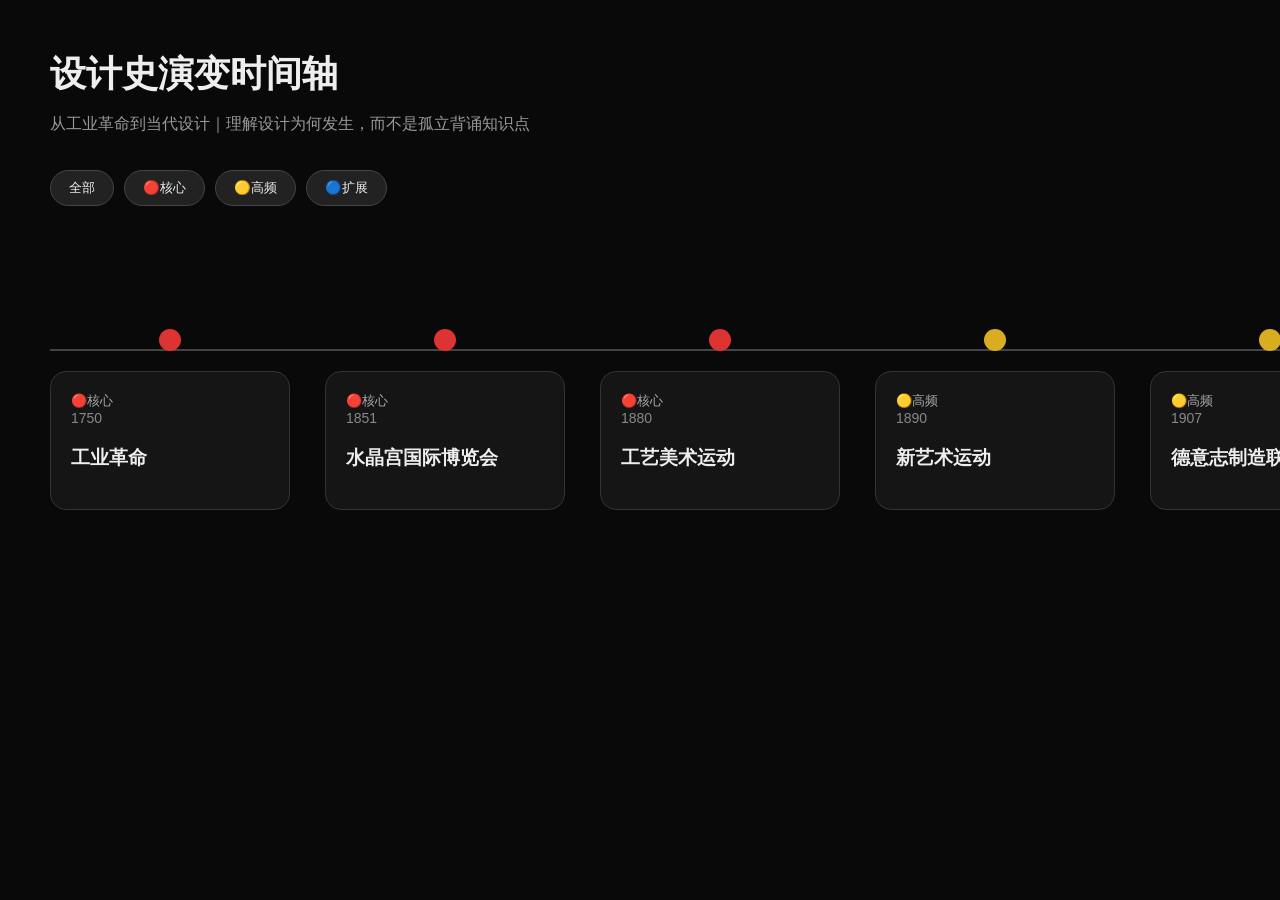
==== pages/design-history-timeline-app.html @ 2b5a3be9 "Upgrade design history timeline UI with expandable nodes and filtering" ====
<!DOCTYPE html>
<html lang="zh-CN">
<head>
<meta charset="UTF-8">
<meta name="viewport" content="width=device-width,initial-scale=1.0">
<title>Design History Timeline</title>
<style>
*{box-sizing:border-box}body{margin:0;background:#090909;color:#eee;font-family:Arial,"Microsoft YaHei",sans-serif}.wrap{padding:50px;overflow-x:auto}.title{font-size:36px;font-weight:700;margin-bottom:15px}.sub{color:#999;margin-bottom:35px}.filters button{background:#222;color:#eee;border:1px solid #444;padding:8px 18px;border-radius:20px;margin-right:10px;cursor:pointer}.line{display:flex;gap:35px;min-width:2200px;position:relative}.line:before{content:"";position:absolute;top:125px;left:0;right:0;height:2px;background:#444}.card{width:240px;position:relative}.dot{width:22px;height:22px;border-radius:50%;margin:105px auto 20px;background:#d33;position:relative;z-index:2}.yellow .dot{background:#d8ad20}.blue .dot{background:#2670d8}.box{background:#151515;border:1px solid #333;padding:20px;border-radius:16px;cursor:pointer;transition:.35s}.box:hover{transform:translateY(-10px);box-shadow:0 15px 40px #000}.tag{font-size:13px;color:#aaa}.detail{display:none;color:#bbb;line-height:1.8;margin-top:15px}.box.active .detail{display:block}.year{font-size:14px;color:#888}.hidden{display:none}
</style>
</head>
<body>
<div class="wrap">
<div class="title">设计史演变时间轴</div>
<div class="sub">从工业革命到当代设计｜理解设计为何发生，而不是孤立背诵知识点</div>
<div class="filters"><button onclick="filter('all')">全部</button><button onclick="filter('red')">🔴核心</button><button onclick="filter('yellow')">🟡高频</button><button onclick="filter('blue')">🔵扩展</button></div>
<br>
<div class="line">
<div class="card red"><div class="dot"></div><div class="box"><div class="tag">🔴核心</div><div class="year">1750</div><h3>工业革命</h3><div class="detail">机械化生产改变传统制造方式，现代设计产生的社会基础形成。</div></div></div>
<div class="card red"><div class="dot"></div><div class="box"><div class="tag">🔴核心</div><div class="year">1851</div><h3>水晶宫国际博览会</h3><div class="detail">工业技术展示与产品质量问题，引发设计改革思考。</div></div></div>
<div class="card red"><div class="dot"></div><div class="box"><div class="tag">🔴核心</div><div class="year">1880</div><h3>工艺美术运动</h3><div class="detail">拉斯金、莫里斯反对工业粗制滥造，强调艺术与生活结合。</div></div></div>
<div class="card yellow"><div class="dot"></div><div class="box"><div class="tag">🟡高频</div><div class="year">1890</div><h3>新艺术运动</h3><div class="detail">探索新时代形式语言，摆脱历史样式影响。</div></div></div>
<div class="card yellow"><div class="dot"></div><div class="box"><div class="tag">🟡高频</div><div class="year">1907</div><h3>德意志制造联盟</h3><div class="detail">推动艺术、工业和标准化结合，现代工业设计形成。</div></div></div>
<div class="card red"><div class="dot"></div><div class="box"><div class="tag">🔴核心</div><div class="year">1919</div><h3>包豪斯</h3><div class="detail">建立现代设计教育体系，提出艺术与技术统一。</div></div></div>
<div class="card yellow"><div class="dot"></div><div class="box"><div class="tag">🟡高频</div><div class="year">1950</div><h3>国际主义设计</h3><div class="detail">现代主义全球传播，功能主义成为重要原则。</div></div></div>
<div class="card blue"><div class="dot"></div><div class="box"><div class="tag">🔵扩展</div><div class="year">2000+</div><h3>数字与可持续设计</h3><div class="detail">设计对象扩展至体验、服务、系统和社会问题。</div></div></div>
</div></div>
<script>document.querySelectorAll('.box').forEach(e=>e.onclick=()=>e.classList.toggle('active'));function filter(type){document.querySelectorAll('.card').forEach(c=>{c.classList.toggle('hidden',type!='all'&&!c.classList.contains(type))})}</script>
</body>
</html>
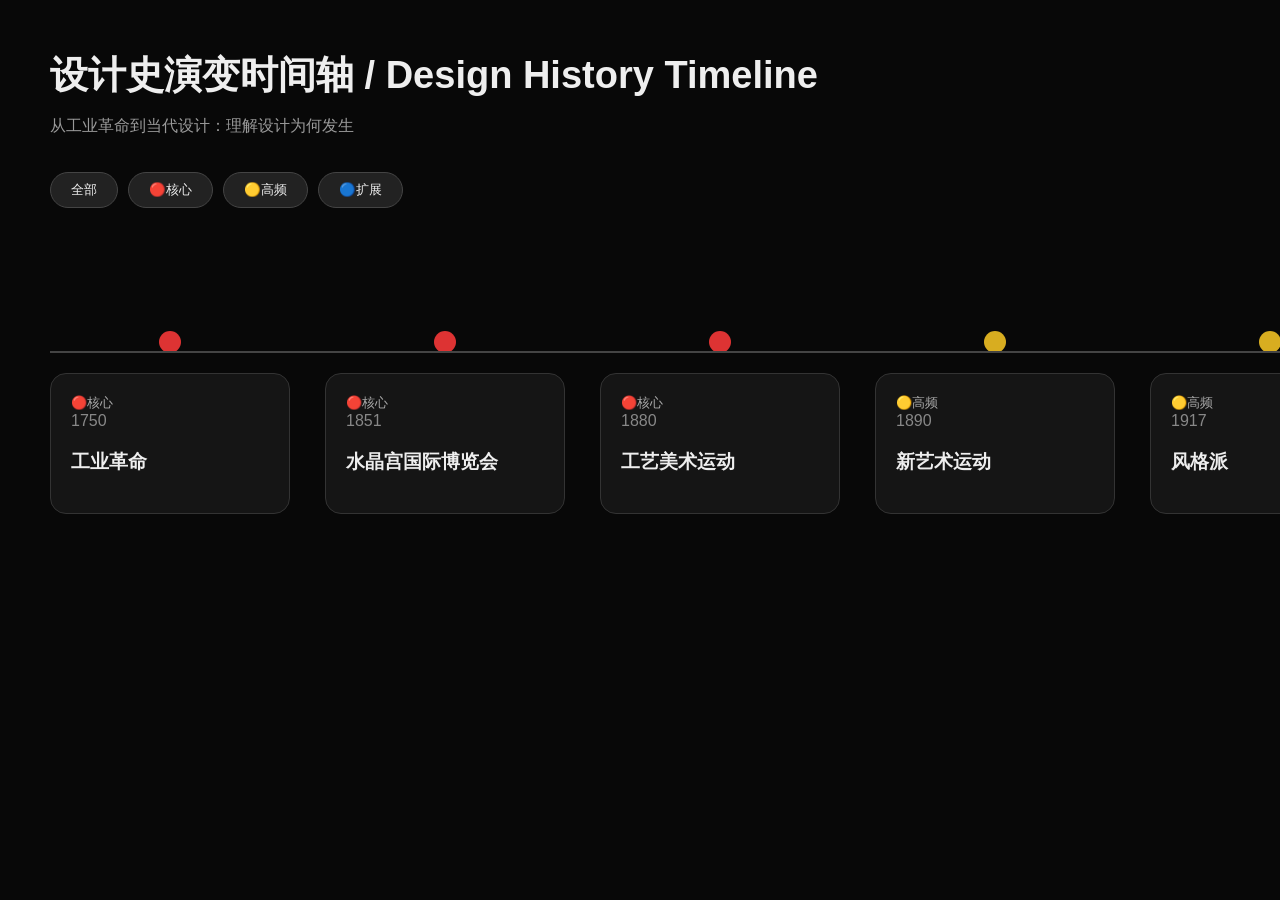
==== commit c52f79c6: "upgrade timeline page with expanded design history nodes" ====
--- a/pages/design-history-timeline-app.html
+++ b/pages/design-history-timeline-app.html
@@ -1,29 +1,24 @@
 <!DOCTYPE html>
 <html lang="zh-CN">
 <head>
-<meta charset="UTF-8">
-<meta name="viewport" content="width=device-width,initial-scale=1.0">
+<meta charset="UTF-8"><meta name="viewport" content="width=device-width,initial-scale=1.0">
 <title>Design History Timeline</title>
 <style>
-*{box-sizing:border-box}body{margin:0;background:#090909;color:#eee;font-family:Arial,"Microsoft YaHei",sans-serif}.wrap{padding:50px;overflow-x:auto}.title{font-size:36px;font-weight:700;margin-bottom:15px}.sub{color:#999;margin-bottom:35px}.filters button{background:#222;color:#eee;border:1px solid #444;padding:8px 18px;border-radius:20px;margin-right:10px;cursor:pointer}.line{display:flex;gap:35px;min-width:2200px;position:relative}.line:before{content:"";position:absolute;top:125px;left:0;right:0;height:2px;background:#444}.card{width:240px;position:relative}.dot{width:22px;height:22px;border-radius:50%;margin:105px auto 20px;background:#d33;position:relative;z-index:2}.yellow .dot{background:#d8ad20}.blue .dot{background:#2670d8}.box{background:#151515;border:1px solid #333;padding:20px;border-radius:16px;cursor:pointer;transition:.35s}.box:hover{transform:translateY(-10px);box-shadow:0 15px 40px #000}.tag{font-size:13px;color:#aaa}.detail{display:none;color:#bbb;line-height:1.8;margin-top:15px}.box.active .detail{display:block}.year{font-size:14px;color:#888}.hidden{display:none}
-</style>
-</head>
-<body>
-<div class="wrap">
-<div class="title">设计史演变时间轴</div>
-<div class="sub">从工业革命到当代设计｜理解设计为何发生，而不是孤立背诵知识点</div>
-<div class="filters"><button onclick="filter('all')">全部</button><button onclick="filter('red')">🔴核心</button><button onclick="filter('yellow')">🟡高频</button><button onclick="filter('blue')">🔵扩展</button></div>
-<br>
-<div class="line">
-<div class="card red"><div class="dot"></div><div class="box"><div class="tag">🔴核心</div><div class="year">1750</div><h3>工业革命</h3><div class="detail">机械化生产改变传统制造方式，现代设计产生的社会基础形成。</div></div></div>
-<div class="card red"><div class="dot"></div><div class="box"><div class="tag">🔴核心</div><div class="year">1851</div><h3>水晶宫国际博览会</h3><div class="detail">工业技术展示与产品质量问题，引发设计改革思考。</div></div></div>
-<div class="card red"><div class="dot"></div><div class="box"><div class="tag">🔴核心</div><div class="year">1880</div><h3>工艺美术运动</h3><div class="detail">拉斯金、莫里斯反对工业粗制滥造，强调艺术与生活结合。</div></div></div>
-<div class="card yellow"><div class="dot"></div><div class="box"><div class="tag">🟡高频</div><div class="year">1890</div><h3>新艺术运动</h3><div class="detail">探索新时代形式语言，摆脱历史样式影响。</div></div></div>
-<div class="card yellow"><div class="dot"></div><div class="box"><div class="tag">🟡高频</div><div class="year">1907</div><h3>德意志制造联盟</h3><div class="detail">推动艺术、工业和标准化结合，现代工业设计形成。</div></div></div>
+*{box-sizing:border-box}body{margin:0;background:#080808;color:#eee;font-family:Arial,"Microsoft YaHei",sans-serif}.wrap{padding:50px;overflow-x:auto}.title{font-size:38px;font-weight:700}.sub{color:#999;margin:15px 0 35px}.filters button{background:#222;color:#eee;border:1px solid #444;padding:8px 20px;border-radius:20px;cursor:pointer;margin-right:10px}.line{display:flex;gap:35px;min-width:4200px;position:relative}.line:before{content:"";position:absolute;top:125px;left:0;right:0;height:2px;background:#444}.card{width:240px}.dot{width:22px;height:22px;border-radius:50%;margin:105px auto 20px;background:#d33}.yellow .dot{background:#d8ad20}.blue .dot{background:#2670d8}.box{background:#151515;border:1px solid #333;padding:20px;border-radius:16px;cursor:pointer;transition:.3s}.box:hover{transform:translateY(-10px)}.detail{display:none;color:#bbb;line-height:1.7;margin-top:15px}.active .detail{display:block}.year{color:#888}.tag{font-size:13px;color:#aaa}.hidden{display:none}
+</style></head>
+<body><div class="wrap"><div class="title">设计史演变时间轴 / Design History Timeline</div><div class="sub">从工业革命到当代设计：理解设计为何发生</div><div class="filters"><button onclick="f('all')">全部</button><button onclick="f('red')">🔴核心</button><button onclick="f('yellow')">🟡高频</button><button onclick="f('blue')">🔵扩展</button></div><br><div class="line">
+<div class="card red"><div class="dot"></div><div class="box"><div class="tag">🔴核心</div><div class="year">1750</div><h3>工业革命</h3><div class="detail">机械化生产改变制造方式，成为现代设计产生的社会基础。</div></div></div>
+<div class="card red"><div class="dot"></div><div class="box"><div class="tag">🔴核心</div><div class="year">1851</div><h3>水晶宫国际博览会</h3><div class="detail">工业技术展示暴露产品美学问题，引发设计改革。</div></div></div>
+<div class="card red"><div class="dot"></div><div class="box"><div class="tag">🔴核心</div><div class="year">1880</div><h3>工艺美术运动</h3><div class="detail">拉斯金、莫里斯反思工业化，强调艺术与生活结合。</div></div></div>
+<div class="card yellow"><div class="dot"></div><div class="box"><div class="tag">🟡高频</div><div class="year">1890</div><h3>新艺术运动</h3><div class="detail">探索新的时代形式语言，反对历史样式模仿。</div></div></div>
+<div class="card yellow"><div class="dot"></div><div class="box"><div class="tag">🟡高频</div><div class="year">1917</div><h3>风格派</h3><div class="detail">追求几何抽象和理性秩序，影响现代视觉设计。</div></div></div>
+<div class="card yellow"><div class="dot"></div><div class="box"><div class="tag">🟡高频</div><div class="year">1917</div><h3>俄国构成主义</h3><div class="detail">强调结构、材料和社会功能，推动现代设计观念。</div></div></div>
+<div class="card yellow"><div class="dot"></div><div class="box"><div class="tag">🟡高频</div><div class="year">1907</div><h3>德意志制造联盟</h3><div class="detail">艺术进入工业体系，推动标准化生产。</div></div></div>
 <div class="card red"><div class="dot"></div><div class="box"><div class="tag">🔴核心</div><div class="year">1919</div><h3>包豪斯</h3><div class="detail">建立现代设计教育体系，提出艺术与技术统一。</div></div></div>
-<div class="card yellow"><div class="dot"></div><div class="box"><div class="tag">🟡高频</div><div class="year">1950</div><h3>国际主义设计</h3><div class="detail">现代主义全球传播，功能主义成为重要原则。</div></div></div>
-<div class="card blue"><div class="dot"></div><div class="box"><div class="tag">🔵扩展</div><div class="year">2000+</div><h3>数字与可持续设计</h3><div class="detail">设计对象扩展至体验、服务、系统和社会问题。</div></div></div>
-</div></div>
-<script>document.querySelectorAll('.box').forEach(e=>e.onclick=()=>e.classList.toggle('active'));function filter(type){document.querySelectorAll('.card').forEach(c=>{c.classList.toggle('hidden',type!='all'&&!c.classList.contains(type))})}</script>
-</body>
-</html>+<div class="card yellow"><div class="dot"></div><div class="box"><div class="tag">🟡高频</div><div class="year">1925</div><h3>装饰艺术运动</h3><div class="detail">融合工业文明与装饰美学，形成20世纪视觉风格。</div></div></div>
+<div class="card yellow"><div class="dot"></div><div class="box"><div class="tag">🟡高频</div><div class="year">1950</div><h3>国际主义设计</h3><div class="detail">现代主义全球传播，强调功能与理性。</div></div></div>
+<div class="card yellow"><div class="dot"></div><div class="box"><div class="tag">🟡高频</div><div class="year">1953</div><h3>乌尔姆设计学院</h3><div class="detail">强化科学方法和系统设计思想。</div></div></div>
+<div class="card blue"><div class="dot"></div><div class="box"><div class="tag">🔵扩展</div><div class="year">1960s</div><h3>波普设计</h3><div class="detail">大众文化和消费社会进入设计领域。</div></div></div>
+<div class="card blue"><div class="dot"></div><div class="box"><div class="tag">🔵扩展</div><div class="year">1980s</div><h3>后现代与解构主义</h3><div class="detail">反思现代主义单一原则，强调多元文化表达。</div></div></div>
+<div class="card blue"><div class="dot"></div><div class="box"><div class="tag">🔵扩展</div><div class="year">2000+</div><h3>数字与可持续设计</h3><div class="detail">设计从产品扩展至体验、服务和社会系统。</div></div></div>
+</div></div><script>document.querySelectorAll('.box').forEach(e=>e.onclick=()=>e.classList.toggle('active'));function f(t){document.querySelectorAll('.card').forEach(c=>c.classList.toggle('hidden',t!='all'&&!c.classList.contains(t)))}</script></body></html>
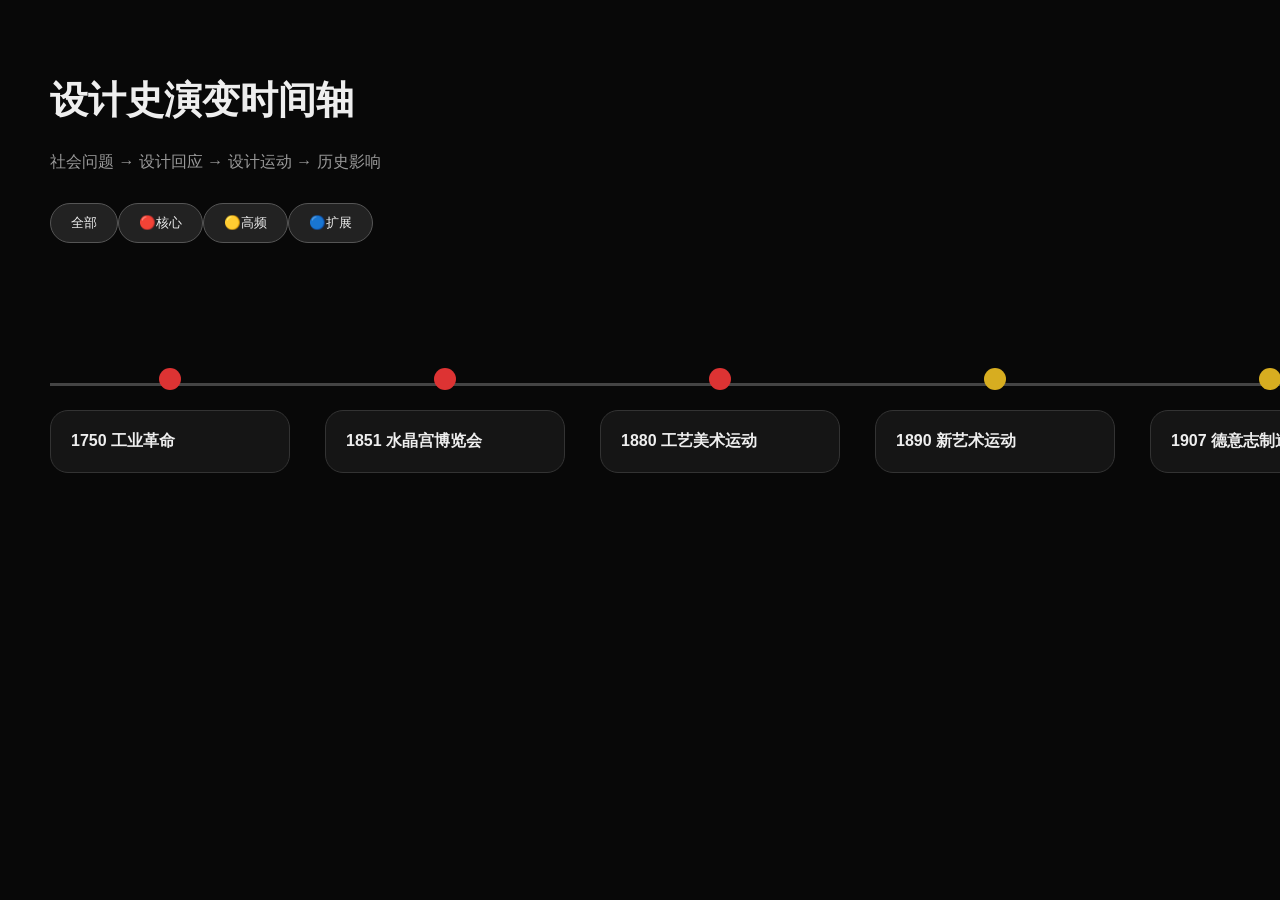
==== commit 27737cc5: "refine timeline app interaction and causal timeline layout" ====
--- a/pages/design-history-timeline-app.html
+++ b/pages/design-history-timeline-app.html
@@ -1,24 +1 @@
-<!DOCTYPE html>
-<html lang="zh-CN">
-<head>
-<meta charset="UTF-8"><meta name="viewport" content="width=device-width,initial-scale=1.0">
-<title>Design History Timeline</title>
-<style>
-*{box-sizing:border-box}body{margin:0;background:#080808;color:#eee;font-family:Arial,"Microsoft YaHei",sans-serif}.wrap{padding:50px;overflow-x:auto}.title{font-size:38px;font-weight:700}.sub{color:#999;margin:15px 0 35px}.filters button{background:#222;color:#eee;border:1px solid #444;padding:8px 20px;border-radius:20px;cursor:pointer;margin-right:10px}.line{display:flex;gap:35px;min-width:4200px;position:relative}.line:before{content:"";position:absolute;top:125px;left:0;right:0;height:2px;background:#444}.card{width:240px}.dot{width:22px;height:22px;border-radius:50%;margin:105px auto 20px;background:#d33}.yellow .dot{background:#d8ad20}.blue .dot{background:#2670d8}.box{background:#151515;border:1px solid #333;padding:20px;border-radius:16px;cursor:pointer;transition:.3s}.box:hover{transform:translateY(-10px)}.detail{display:none;color:#bbb;line-height:1.7;margin-top:15px}.active .detail{display:block}.year{color:#888}.tag{font-size:13px;color:#aaa}.hidden{display:none}
-</style></head>
-<body><div class="wrap"><div class="title">设计史演变时间轴 / Design History Timeline</div><div class="sub">从工业革命到当代设计：理解设计为何发生</div><div class="filters"><button onclick="f('all')">全部</button><button onclick="f('red')">🔴核心</button><button onclick="f('yellow')">🟡高频</button><button onclick="f('blue')">🔵扩展</button></div><br><div class="line">
-<div class="card red"><div class="dot"></div><div class="box"><div class="tag">🔴核心</div><div class="year">1750</div><h3>工业革命</h3><div class="detail">机械化生产改变制造方式，成为现代设计产生的社会基础。</div></div></div>
-<div class="card red"><div class="dot"></div><div class="box"><div class="tag">🔴核心</div><div class="year">1851</div><h3>水晶宫国际博览会</h3><div class="detail">工业技术展示暴露产品美学问题，引发设计改革。</div></div></div>
-<div class="card red"><div class="dot"></div><div class="box"><div class="tag">🔴核心</div><div class="year">1880</div><h3>工艺美术运动</h3><div class="detail">拉斯金、莫里斯反思工业化，强调艺术与生活结合。</div></div></div>
-<div class="card yellow"><div class="dot"></div><div class="box"><div class="tag">🟡高频</div><div class="year">1890</div><h3>新艺术运动</h3><div class="detail">探索新的时代形式语言，反对历史样式模仿。</div></div></div>
-<div class="card yellow"><div class="dot"></div><div class="box"><div class="tag">🟡高频</div><div class="year">1917</div><h3>风格派</h3><div class="detail">追求几何抽象和理性秩序，影响现代视觉设计。</div></div></div>
-<div class="card yellow"><div class="dot"></div><div class="box"><div class="tag">🟡高频</div><div class="year">1917</div><h3>俄国构成主义</h3><div class="detail">强调结构、材料和社会功能，推动现代设计观念。</div></div></div>
-<div class="card yellow"><div class="dot"></div><div class="box"><div class="tag">🟡高频</div><div class="year">1907</div><h3>德意志制造联盟</h3><div class="detail">艺术进入工业体系，推动标准化生产。</div></div></div>
-<div class="card red"><div class="dot"></div><div class="box"><div class="tag">🔴核心</div><div class="year">1919</div><h3>包豪斯</h3><div class="detail">建立现代设计教育体系，提出艺术与技术统一。</div></div></div>
-<div class="card yellow"><div class="dot"></div><div class="box"><div class="tag">🟡高频</div><div class="year">1925</div><h3>装饰艺术运动</h3><div class="detail">融合工业文明与装饰美学，形成20世纪视觉风格。</div></div></div>
-<div class="card yellow"><div class="dot"></div><div class="box"><div class="tag">🟡高频</div><div class="year">1950</div><h3>国际主义设计</h3><div class="detail">现代主义全球传播，强调功能与理性。</div></div></div>
-<div class="card yellow"><div class="dot"></div><div class="box"><div class="tag">🟡高频</div><div class="year">1953</div><h3>乌尔姆设计学院</h3><div class="detail">强化科学方法和系统设计思想。</div></div></div>
-<div class="card blue"><div class="dot"></div><div class="box"><div class="tag">🔵扩展</div><div class="year">1960s</div><h3>波普设计</h3><div class="detail">大众文化和消费社会进入设计领域。</div></div></div>
-<div class="card blue"><div class="dot"></div><div class="box"><div class="tag">🔵扩展</div><div class="year">1980s</div><h3>后现代与解构主义</h3><div class="detail">反思现代主义单一原则，强调多元文化表达。</div></div></div>
-<div class="card blue"><div class="dot"></div><div class="box"><div class="tag">🔵扩展</div><div class="year">2000+</div><h3>数字与可持续设计</h3><div class="detail">设计从产品扩展至体验、服务和社会系统。</div></div></div>
-</div></div><script>document.querySelectorAll('.box').forEach(e=>e.onclick=()=>e.classList.toggle('active'));function f(t){document.querySelectorAll('.card').forEach(c=>c.classList.toggle('hidden',t!='all'&&!c.classList.contains(t)))}</script></body></html>+<!DOCTYPE html><html lang="zh-CN"><head><meta charset="UTF-8"><meta name="viewport" content="width=device-width,initial-scale=1.0"><title>Design History Timeline</title><style>*{box-sizing:border-box}body{margin:0;background:#080808;color:#eee;font-family:Arial,"Microsoft YaHei"}.wrap{padding:50px;overflow-x:auto}.title{font-size:38px}.sub{color:#999;margin-bottom:30px}.filters button{background:#222;color:#eee;border:1px solid #555;padding:10px 20px;border-radius:30px;cursor:pointer}.line{display:flex;gap:35px;min-width:4000px;position:relative}.line:before{content:"";position:absolute;top:140px;left:0;right:0;height:3px;background:#444}.card{width:240px;position:relative}.dot{width:22px;height:22px;border-radius:50%;margin:125px auto 20px;background:#d33}.yellow .dot{background:#d7ad20}.blue .dot{background:#2670d8}.box{background:#151515;border:1px solid #333;border-radius:18px;padding:20px;cursor:pointer;transition:.3s}.box:hover{transform:translateY(-10px)}.detail{display:none;color:#bbb;line-height:1.8;margin-top:15px}.active .detail{display:block}.hidden{display:none}</style></head><body><div class="wrap"><h1 class="title">设计史演变时间轴</h1><div class="sub">社会问题 → 设计回应 → 设计运动 → 历史影响</div><div class="filters"><button onclick="filter('all')">全部</button><button onclick="filter('red')">🔴核心</button><button onclick="filter('yellow')">🟡高频</button><button onclick="filter('blue')">🔵扩展</button></div><div class="line"><div class="card red"><div class="dot"></div><div class="box"><b>1750 工业革命</b><div class="detail">机械化生产改变制造体系，现代设计产生背景形成。</div></div></div><div class="card red"><div class="dot"></div><div class="box"><b>1851 水晶宫博览会</b><div class="detail">工业技术展示暴露产品问题，引发设计改革。</div></div></div><div class="card red"><div class="dot"></div><div class="box"><b>1880 工艺美术运动</b><div class="detail">莫里斯、拉斯金反思工业化，强调艺术与生活结合。</div></div></div><div class="card yellow"><div class="dot"></div><div class="box"><b>1890 新艺术运动</b><div class="detail">探索新的时代形式语言。</div></div></div><div class="card yellow"><div class="dot"></div><div class="box"><b>1907 德意志制造联盟</b><div class="detail">艺术、工业、标准化结合。</div></div></div><div class="card red"><div class="dot"></div><div class="box"><b>1919 包豪斯</b><div class="detail">建立现代设计教育体系，艺术与技术统一。</div></div></div><div class="card yellow"><div class="dot"></div><div class="box"><b>1950 国际主义设计</b><div class="detail">现代主义全球传播。</div></div></div><div class="card blue"><div class="dot"></div><div class="box"><b>2000+ 数字与可持续设计</b><div class="detail">设计扩展至体验、服务和系统。</div></div></div></div></div><script>document.querySelectorAll('.box').forEach(e=>e.onclick=()=>e.classList.toggle('active'));function filter(t){document.querySelectorAll('.card').forEach(e=>e.classList.toggle('hidden',t!='all'&&!e.classList.contains(t)))}</script></body></html>
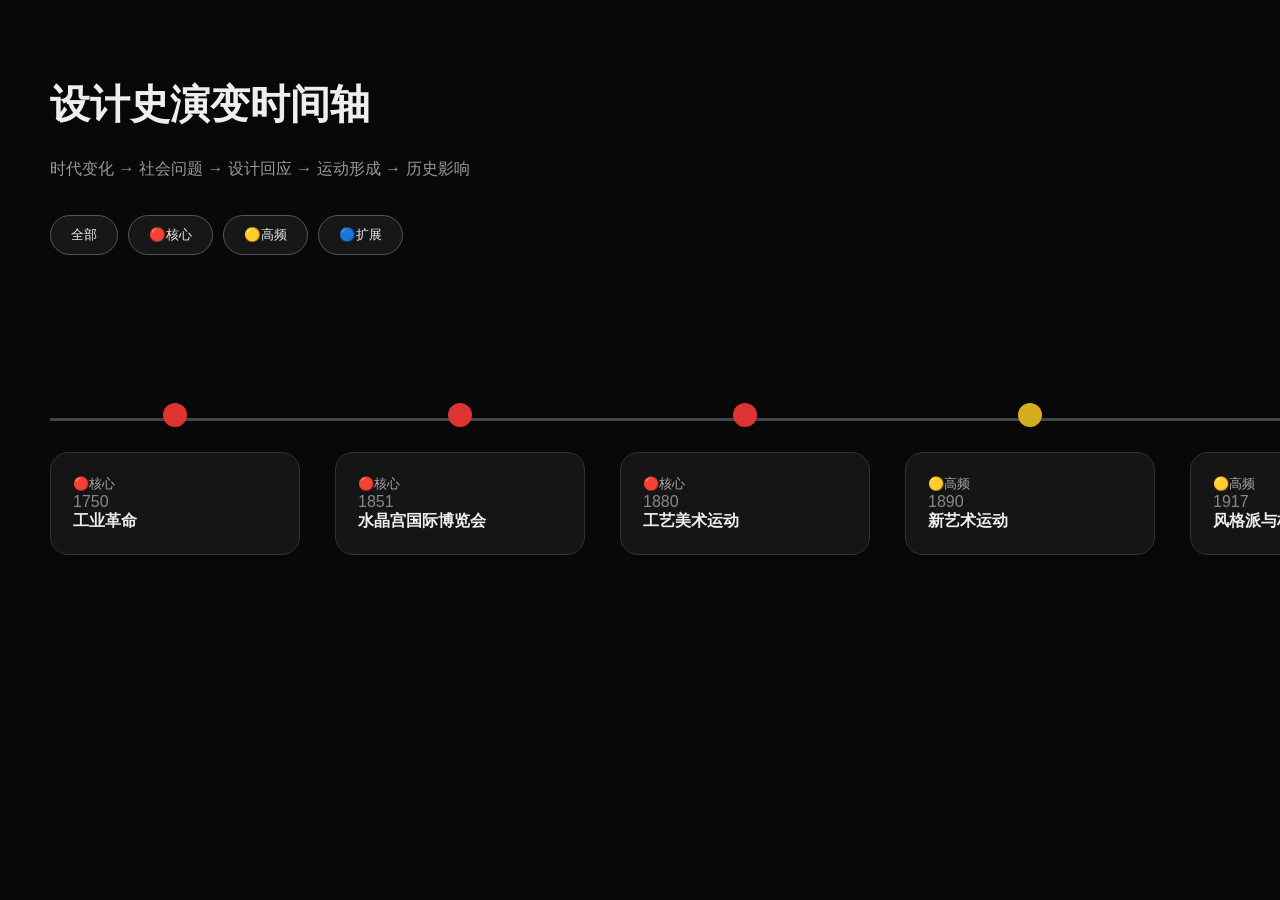
==== commit fdf95ee5: "expand timeline nodes and improve design history narrative" ====
--- a/pages/design-history-timeline-app.html
+++ b/pages/design-history-timeline-app.html
@@ -1 +1,23 @@
-<!DOCTYPE html><html lang="zh-CN"><head><meta charset="UTF-8"><meta name="viewport" content="width=device-width,initial-scale=1.0"><title>Design History Timeline</title><style>*{box-sizing:border-box}body{margin:0;background:#080808;color:#eee;font-family:Arial,"Microsoft YaHei"}.wrap{padding:50px;overflow-x:auto}.title{font-size:38px}.sub{color:#999;margin-bottom:30px}.filters button{background:#222;color:#eee;border:1px solid #555;padding:10px 20px;border-radius:30px;cursor:pointer}.line{display:flex;gap:35px;min-width:4000px;position:relative}.line:before{content:"";position:absolute;top:140px;left:0;right:0;height:3px;background:#444}.card{width:240px;position:relative}.dot{width:22px;height:22px;border-radius:50%;margin:125px auto 20px;background:#d33}.yellow .dot{background:#d7ad20}.blue .dot{background:#2670d8}.box{background:#151515;border:1px solid #333;border-radius:18px;padding:20px;cursor:pointer;transition:.3s}.box:hover{transform:translateY(-10px)}.detail{display:none;color:#bbb;line-height:1.8;margin-top:15px}.active .detail{display:block}.hidden{display:none}</style></head><body><div class="wrap"><h1 class="title">设计史演变时间轴</h1><div class="sub">社会问题 → 设计回应 → 设计运动 → 历史影响</div><div class="filters"><button onclick="filter('all')">全部</button><button onclick="filter('red')">🔴核心</button><button onclick="filter('yellow')">🟡高频</button><button onclick="filter('blue')">🔵扩展</button></div><div class="line"><div class="card red"><div class="dot"></div><div class="box"><b>1750 工业革命</b><div class="detail">机械化生产改变制造体系，现代设计产生背景形成。</div></div></div><div class="card red"><div class="dot"></div><div class="box"><b>1851 水晶宫博览会</b><div class="detail">工业技术展示暴露产品问题，引发设计改革。</div></div></div><div class="card red"><div class="dot"></div><div class="box"><b>1880 工艺美术运动</b><div class="detail">莫里斯、拉斯金反思工业化，强调艺术与生活结合。</div></div></div><div class="card yellow"><div class="dot"></div><div class="box"><b>1890 新艺术运动</b><div class="detail">探索新的时代形式语言。</div></div></div><div class="card yellow"><div class="dot"></div><div class="box"><b>1907 德意志制造联盟</b><div class="detail">艺术、工业、标准化结合。</div></div></div><div class="card red"><div class="dot"></div><div class="box"><b>1919 包豪斯</b><div class="detail">建立现代设计教育体系，艺术与技术统一。</div></div></div><div class="card yellow"><div class="dot"></div><div class="box"><b>1950 国际主义设计</b><div class="detail">现代主义全球传播。</div></div></div><div class="card blue"><div class="dot"></div><div class="box"><b>2000+ 数字与可持续设计</b><div class="detail">设计扩展至体验、服务和系统。</div></div></div></div></div><script>document.querySelectorAll('.box').forEach(e=>e.onclick=()=>e.classList.toggle('active'));function filter(t){document.querySelectorAll('.card').forEach(e=>e.classList.toggle('hidden',t!='all'&&!e.classList.contains(t)))}</script></body></html>+<!DOCTYPE html>
+<html lang="zh-CN">
+<head>
+<meta charset="UTF-8"><meta name="viewport" content="width=device-width,initial-scale=1.0">
+<title>Design History Timeline</title>
+<style>
+*{box-sizing:border-box}body{margin:0;background:#080808;color:#eee;font-family:Arial,"Microsoft YaHei"}.wrap{padding:50px;overflow-x:auto}.title{font-size:40px;font-weight:700}.sub{color:#999;margin:15px 0 35px}.filters button{background:#171717;color:#eee;border:1px solid #555;padding:10px 20px;border-radius:30px;margin-right:10px;cursor:pointer}.line{display:flex;gap:35px;min-width:5200px;position:relative}.line:before{content:"";position:absolute;top:145px;left:0;right:0;height:3px;background:#444}.card{width:250px;position:relative}.dot{width:24px;height:24px;border-radius:50%;margin:130px auto 25px;background:#d33;position:relative;z-index:2}.yellow .dot{background:#d7ad20}.blue .dot{background:#2670d8}.box{background:#151515;border:1px solid #333;border-radius:18px;padding:22px;cursor:pointer;transition:.35s}.box:hover{transform:translateY(-12px);border-color:#aaa}.detail{display:none;color:#bbb;line-height:1.8;margin-top:15px}.active .detail{display:block}.hidden{display:none}.tag{color:#aaa;font-size:13px}.year{color:#888}
+</style></head>
+<body><div class="wrap"><h1 class="title">设计史演变时间轴</h1><div class="sub">时代变化 → 社会问题 → 设计回应 → 运动形成 → 历史影响</div>
+<div class="filters"><button onclick="filter('all')">全部</button><button onclick="filter('red')">🔴核心</button><button onclick="filter('yellow')">🟡高频</button><button onclick="filter('blue')">🔵扩展</button></div><br><div class="line">
+<div class="card red"><div class="dot"></div><div class="box"><div class="tag">🔴核心</div><div class="year">1750</div><b>工业革命</b><div class="detail">机械化生产改变制造体系，为现代设计产生提供社会基础。</div></div></div>
+<div class="card red"><div class="dot"></div><div class="box"><div class="tag">🔴核心</div><div class="year">1851</div><b>水晶宫国际博览会</b><div class="detail">工业技术展示暴露产品质量与审美问题，引发设计改革。</div></div></div>
+<div class="card red"><div class="dot"></div><div class="box"><div class="tag">🔴核心</div><div class="year">1880</div><b>工艺美术运动</b><div class="detail">拉斯金、莫里斯反思工业化，强调艺术与生活结合。</div></div></div>
+<div class="card yellow"><div class="dot"></div><div class="box"><div class="tag">🟡高频</div><div class="year">1890</div><b>新艺术运动</b><div class="detail">探索新的时代形式语言，反对历史样式束缚。</div></div></div>
+<div class="card yellow"><div class="dot"></div><div class="box"><div class="tag">🟡高频</div><div class="year">1917</div><b>风格派与构成主义</b><div class="detail">抽象形式与社会功能结合，推动现代视觉语言形成。</div></div></div>
+<div class="card yellow"><div class="dot"></div><div class="box"><div class="tag">🟡高频</div><div class="year">1907</div><b>德意志制造联盟</b><div class="detail">艺术进入工业体系，推动标准化与现代工业设计。</div></div></div>
+<div class="card red"><div class="dot"></div><div class="box"><div class="tag">🔴核心</div><div class="year">1919</div><b>包豪斯</b><div class="detail">建立现代设计教育体系，提出艺术与技术统一。</div></div></div>
+<div class="card yellow"><div class="dot"></div><div class="box"><div class="tag">🟡高频</div><div class="year">1925</div><b>装饰艺术运动</b><div class="detail">工业文明与装饰美学结合，形成20世纪视觉风格。</div></div></div>
+<div class="card yellow"><div class="dot"></div><div class="box"><div class="tag">🟡高频</div><div class="year">1953</div><b>乌尔姆设计学院</b><div class="detail">设计进一步科学化，强调系统设计与理性方法。</div></div></div>
+<div class="card blue"><div class="dot"></div><div class="box"><div class="tag">🔵扩展</div><div class="year">1960s</div><b>波普设计</b><div class="detail">大众文化进入设计领域，回应消费社会。</div></div></div>
+<div class="card blue"><div class="dot"></div><div class="box"><div class="tag">🔵扩展</div><div class="year">1980+</div><b>后现代与解构主义</b><div class="detail">反思单一现代主义，推动设计多元化发展。</div></div></div>
+<div class="card blue"><div class="dot"></div><div class="box"><div class="tag">🔵扩展</div><div class="year">2000+</div><b>数字与可持续设计</b><div class="detail">设计对象扩展到体验、服务、系统和社会问题。</div></div></div>
+</div></div><script>document.querySelectorAll('.box').forEach(e=>e.onclick=()=>e.classList.toggle('active'));function filter(t){document.querySelectorAll('.card').forEach(e=>e.classList.toggle('hidden',t!='all'&&!e.classList.contains(t)))}</script></body></html>
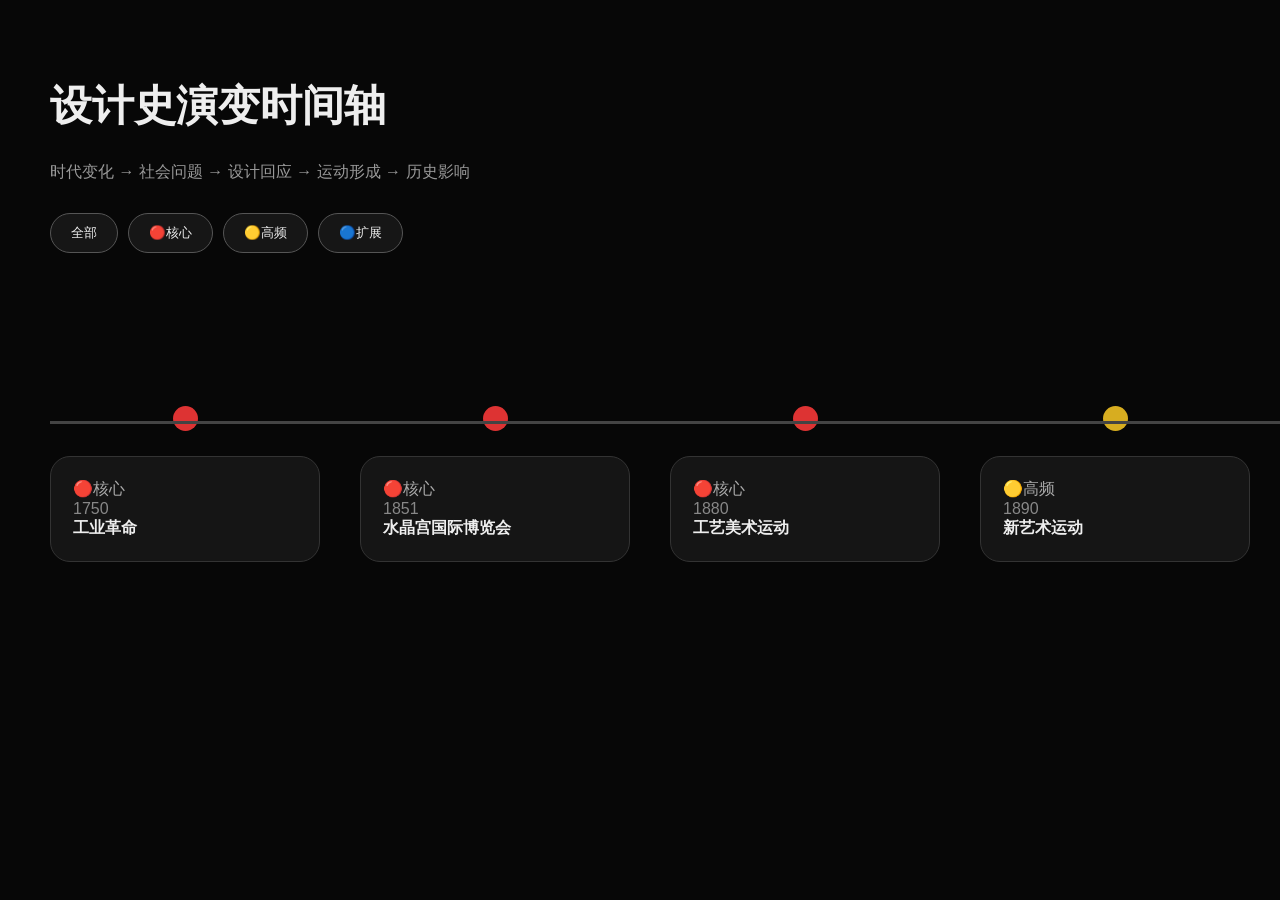
==== commit eaa2ee54: "Integrate timeline detail panel interaction" ====
--- a/pages/design-history-timeline-app.html
+++ b/pages/design-history-timeline-app.html
@@ -4,20 +4,30 @@
 <meta charset="UTF-8"><meta name="viewport" content="width=device-width,initial-scale=1.0">
 <title>Design History Timeline</title>
 <style>
-*{box-sizing:border-box}body{margin:0;background:#080808;color:#eee;font-family:Arial,"Microsoft YaHei"}.wrap{padding:50px;overflow-x:auto}.title{font-size:40px;font-weight:700}.sub{color:#999;margin:15px 0 35px}.filters button{background:#171717;color:#eee;border:1px solid #555;padding:10px 20px;border-radius:30px;margin-right:10px;cursor:pointer}.line{display:flex;gap:35px;min-width:5200px;position:relative}.line:before{content:"";position:absolute;top:145px;left:0;right:0;height:3px;background:#444}.card{width:250px;position:relative}.dot{width:24px;height:24px;border-radius:50%;margin:130px auto 25px;background:#d33;position:relative;z-index:2}.yellow .dot{background:#d7ad20}.blue .dot{background:#2670d8}.box{background:#151515;border:1px solid #333;border-radius:18px;padding:22px;cursor:pointer;transition:.35s}.box:hover{transform:translateY(-12px);border-color:#aaa}.detail{display:none;color:#bbb;line-height:1.8;margin-top:15px}.active .detail{display:block}.hidden{display:none}.tag{color:#aaa;font-size:13px}.year{color:#888}
+*{box-sizing:border-box}body{margin:0;background:#070707;color:#eee;font-family:Arial,"Microsoft YaHei"}.wrap{padding:50px;overflow-x:auto}.title{font-size:42px}.sub{color:#999;margin-bottom:30px}.filters button{background:#161616;color:#eee;border:1px solid #555;padding:10px 20px;border-radius:30px;margin-right:10px;cursor:pointer}.line{display:flex;gap:40px;min-width:6000px;position:relative}.line:before{content:"";position:absolute;top:150px;left:0;right:0;height:3px;background:#444}.card{width:270px}.dot{width:25px;height:25px;border-radius:50%;background:#d33;margin:135px auto 25px}.yellow .dot{background:#d7ad20}.blue .dot{background:#2670d8}.box{background:#151515;border:1px solid #333;border-radius:20px;padding:22px;cursor:pointer;transition:.3s}.box:hover{transform:translateY(-10px)}.detail{display:none;color:#bbb;line-height:1.8;margin-top:15px}.active .detail{display:block}.hidden{display:none}.panel{position:fixed;right:0;top:0;width:420px;height:100%;background:#111;border-left:1px solid #333;padding:35px;transform:translateX(100%);transition:.4s;overflow:auto}.panel.show{transform:translateX(0)}.close{cursor:pointer;color:#aaa}.tag{color:#aaa}.year{color:#888}
 </style></head>
-<body><div class="wrap"><h1 class="title">设计史演变时间轴</h1><div class="sub">时代变化 → 社会问题 → 设计回应 → 运动形成 → 历史影响</div>
-<div class="filters"><button onclick="filter('all')">全部</button><button onclick="filter('red')">🔴核心</button><button onclick="filter('yellow')">🟡高频</button><button onclick="filter('blue')">🔵扩展</button></div><br><div class="line">
-<div class="card red"><div class="dot"></div><div class="box"><div class="tag">🔴核心</div><div class="year">1750</div><b>工业革命</b><div class="detail">机械化生产改变制造体系，为现代设计产生提供社会基础。</div></div></div>
-<div class="card red"><div class="dot"></div><div class="box"><div class="tag">🔴核心</div><div class="year">1851</div><b>水晶宫国际博览会</b><div class="detail">工业技术展示暴露产品质量与审美问题，引发设计改革。</div></div></div>
-<div class="card red"><div class="dot"></div><div class="box"><div class="tag">🔴核心</div><div class="year">1880</div><b>工艺美术运动</b><div class="detail">拉斯金、莫里斯反思工业化，强调艺术与生活结合。</div></div></div>
-<div class="card yellow"><div class="dot"></div><div class="box"><div class="tag">🟡高频</div><div class="year">1890</div><b>新艺术运动</b><div class="detail">探索新的时代形式语言，反对历史样式束缚。</div></div></div>
-<div class="card yellow"><div class="dot"></div><div class="box"><div class="tag">🟡高频</div><div class="year">1917</div><b>风格派与构成主义</b><div class="detail">抽象形式与社会功能结合，推动现代视觉语言形成。</div></div></div>
-<div class="card yellow"><div class="dot"></div><div class="box"><div class="tag">🟡高频</div><div class="year">1907</div><b>德意志制造联盟</b><div class="detail">艺术进入工业体系，推动标准化与现代工业设计。</div></div></div>
-<div class="card red"><div class="dot"></div><div class="box"><div class="tag">🔴核心</div><div class="year">1919</div><b>包豪斯</b><div class="detail">建立现代设计教育体系，提出艺术与技术统一。</div></div></div>
-<div class="card yellow"><div class="dot"></div><div class="box"><div class="tag">🟡高频</div><div class="year">1925</div><b>装饰艺术运动</b><div class="detail">工业文明与装饰美学结合，形成20世纪视觉风格。</div></div></div>
-<div class="card yellow"><div class="dot"></div><div class="box"><div class="tag">🟡高频</div><div class="year">1953</div><b>乌尔姆设计学院</b><div class="detail">设计进一步科学化，强调系统设计与理性方法。</div></div></div>
-<div class="card blue"><div class="dot"></div><div class="box"><div class="tag">🔵扩展</div><div class="year">1960s</div><b>波普设计</b><div class="detail">大众文化进入设计领域，回应消费社会。</div></div></div>
-<div class="card blue"><div class="dot"></div><div class="box"><div class="tag">🔵扩展</div><div class="year">1980+</div><b>后现代与解构主义</b><div class="detail">反思单一现代主义，推动设计多元化发展。</div></div></div>
-<div class="card blue"><div class="dot"></div><div class="box"><div class="tag">🔵扩展</div><div class="year">2000+</div><b>数字与可持续设计</b><div class="detail">设计对象扩展到体验、服务、系统和社会问题。</div></div></div>
-</div></div><script>document.querySelectorAll('.box').forEach(e=>e.onclick=()=>e.classList.toggle('active'));function filter(t){document.querySelectorAll('.card').forEach(e=>e.classList.toggle('hidden',t!='all'&&!e.classList.contains(t)))}</script></body></html>+<body>
+<div class="wrap"><h1 class="title">设计史演变时间轴</h1><div class="sub">时代变化 → 社会问题 → 设计回应 → 运动形成 → 历史影响</div>
+<div class="filters"><button onclick="filter('all')">全部</button><button onclick="filter('red')">🔴核心</button><button onclick="filter('yellow')">🟡高频</button><button onclick="filter('blue')">🔵扩展</button></div><br>
+<div class="line" id="timeline">
+</div></div>
+<div class="panel" id="panel"><div class="close" onclick="closePanel()">关闭 ×</div><h2 id="ptitle"></h2><div id="pcontent"></div></div>
+<script>
+const data=[
+['red','1750','工业革命','机械化生产改变制造体系，为现代设计产生提供社会基础。'],
+['red','1851','水晶宫国际博览会','工业技术展示暴露产品质量与审美问题，引发设计改革。'],
+['red','1880','工艺美术运动','拉斯金、莫里斯反思工业化，强调艺术与生活结合。'],
+['yellow','1890','新艺术运动','探索新的时代形式语言，反对历史样式束缚。'],
+['yellow','1907','德意志制造联盟','艺术进入工业体系，推动标准化与现代工业设计。'],
+['yellow','1917','风格派与构成主义','抽象形式与社会功能结合，推动现代视觉语言形成。'],
+['red','1919','包豪斯','建立现代设计教育体系，提出艺术与技术统一。'],
+['yellow','1925','装饰艺术运动','工业文明与装饰美学结合。'],
+['yellow','1953','乌尔姆设计学院','设计进一步科学化，强调系统设计。'],
+['blue','1960s','波普设计','大众文化进入设计领域，回应消费社会。'],
+['blue','1980+','后现代与解构主义','反思单一现代主义，推动设计多元化。'],
+['blue','2000+','数字与可持续设计','设计对象扩展到体验、服务和系统。']];
+const t=document.getElementById('timeline');data.forEach(x=>{let c=document.createElement('div');c.className='card '+x[0];c.innerHTML=`<div class="dot"></div><div class="box"><div class="tag">${x[0]=='red'?'🔴核心':x[0]=='yellow'?'🟡高频':'🔵扩展'}</div><div class="year">${x[1]}</div><b>${x[2]}</b><div class="detail">${x[3]}</div></div>`;c.querySelector('.box').onclick=()=>openPanel(x);t.appendChild(c)});
+function openPanel(x){document.getElementById('ptitle').innerHTML=x[1]+' '+x[2];document.getElementById('pcontent').innerHTML='<h3>出现原因</h3><p>'+x[3]+'</p><h3>历史影响</h3><p>推动设计思想与实践的发展，形成后续设计体系。</p>';document.getElementById('panel').classList.add('show')}
+function closePanel(){document.getElementById('panel').classList.remove('show')}
+function filter(t){document.querySelectorAll('.card').forEach(e=>e.classList.toggle('hidden',t!='all'&&!e.classList.contains(t)))}
+</script></body></html>
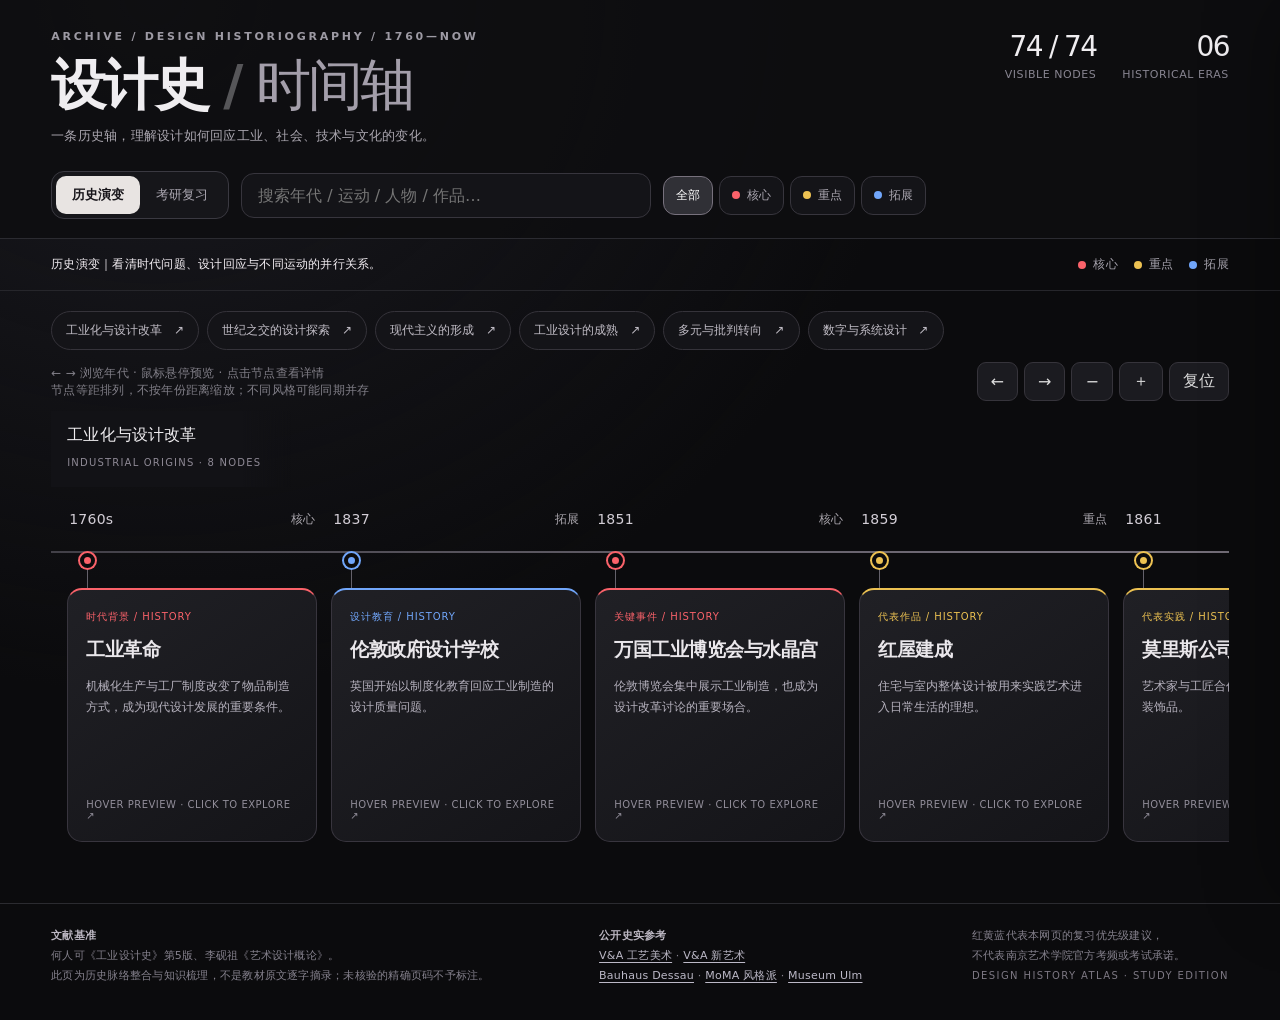
==== commit e7a83532: "feat: ship interactive 70-node design history atlas with chronology, hover previews, dual study mode" ====
--- a/pages/design-history-timeline-app.html
+++ b/pages/design-history-timeline-app.html
@@ -1,33 +1,99 @@
-<!DOCTYPE html>
-<html lang="zh-CN">
-<head>
-<meta charset="UTF-8"><meta name="viewport" content="width=device-width,initial-scale=1.0">
-<title>Design History Timeline</title>
-<style>
-*{box-sizing:border-box}body{margin:0;background:#070707;color:#eee;font-family:Arial,"Microsoft YaHei"}.wrap{padding:50px;overflow-x:auto}.title{font-size:42px}.sub{color:#999;margin-bottom:30px}.filters button{background:#161616;color:#eee;border:1px solid #555;padding:10px 20px;border-radius:30px;margin-right:10px;cursor:pointer}.line{display:flex;gap:40px;min-width:6000px;position:relative}.line:before{content:"";position:absolute;top:150px;left:0;right:0;height:3px;background:#444}.card{width:270px}.dot{width:25px;height:25px;border-radius:50%;background:#d33;margin:135px auto 25px}.yellow .dot{background:#d7ad20}.blue .dot{background:#2670d8}.box{background:#151515;border:1px solid #333;border-radius:20px;padding:22px;cursor:pointer;transition:.3s}.box:hover{transform:translateY(-10px)}.detail{display:none;color:#bbb;line-height:1.8;margin-top:15px}.active .detail{display:block}.hidden{display:none}.panel{position:fixed;right:0;top:0;width:420px;height:100%;background:#111;border-left:1px solid #333;padding:35px;transform:translateX(100%);transition:.4s;overflow:auto}.panel.show{transform:translateX(0)}.close{cursor:pointer;color:#aaa}.tag{color:#aaa}.year{color:#888}
-</style></head>
-<body>
-<div class="wrap"><h1 class="title">设计史演变时间轴</h1><div class="sub">时代变化 → 社会问题 → 设计回应 → 运动形成 → 历史影响</div>
-<div class="filters"><button onclick="filter('all')">全部</button><button onclick="filter('red')">🔴核心</button><button onclick="filter('yellow')">🟡高频</button><button onclick="filter('blue')">🔵扩展</button></div><br>
-<div class="line" id="timeline">
-</div></div>
-<div class="panel" id="panel"><div class="close" onclick="closePanel()">关闭 ×</div><h2 id="ptitle"></h2><div id="pcontent"></div></div>
-<script>
-const data=[
-['red','1750','工业革命','机械化生产改变制造体系，为现代设计产生提供社会基础。'],
-['red','1851','水晶宫国际博览会','工业技术展示暴露产品质量与审美问题，引发设计改革。'],
-['red','1880','工艺美术运动','拉斯金、莫里斯反思工业化，强调艺术与生活结合。'],
-['yellow','1890','新艺术运动','探索新的时代形式语言，反对历史样式束缚。'],
-['yellow','1907','德意志制造联盟','艺术进入工业体系，推动标准化与现代工业设计。'],
-['yellow','1917','风格派与构成主义','抽象形式与社会功能结合，推动现代视觉语言形成。'],
-['red','1919','包豪斯','建立现代设计教育体系，提出艺术与技术统一。'],
-['yellow','1925','装饰艺术运动','工业文明与装饰美学结合。'],
-['yellow','1953','乌尔姆设计学院','设计进一步科学化，强调系统设计。'],
-['blue','1960s','波普设计','大众文化进入设计领域，回应消费社会。'],
-['blue','1980+','后现代与解构主义','反思单一现代主义，推动设计多元化。'],
-['blue','2000+','数字与可持续设计','设计对象扩展到体验、服务和系统。']];
-const t=document.getElementById('timeline');data.forEach(x=>{let c=document.createElement('div');c.className='card '+x[0];c.innerHTML=`<div class="dot"></div><div class="box"><div class="tag">${x[0]=='red'?'🔴核心':x[0]=='yellow'?'🟡高频':'🔵扩展'}</div><div class="year">${x[1]}</div><b>${x[2]}</b><div class="detail">${x[3]}</div></div>`;c.querySelector('.box').onclick=()=>openPanel(x);t.appendChild(c)});
-function openPanel(x){document.getElementById('ptitle').innerHTML=x[1]+' '+x[2];document.getElementById('pcontent').innerHTML='<h3>出现原因</h3><p>'+x[3]+'</p><h3>历史影响</h3><p>推动设计思想与实践的发展，形成后续设计体系。</p>';document.getElementById('panel').classList.add('show')}
-function closePanel(){document.getElementById('panel').classList.remove('show')}
-function filter(t){document.querySelectorAll('.card').forEach(e=>e.classList.toggle('hidden',t!='all'&&!e.classList.contains(t)))}
-</script></body></html>+<!DOCTYPE html><html lang="zh-CN"><head><meta charset="utf-8"><meta name="viewport" content="width=device-width,initial-scale=1"><meta name="description" content="工业革命至当代的交互式设计史时间轴，历史演变与考研复习双模式。"><title>设计史时间轴 · DESIGN HISTORY ATLAS</title><style>
+:root{color-scheme:dark;--bg:#0b0b0d;--card:#19191d;--line:#44444a;--text:#efedf0;--muted:#a2a0a8;--red:#fa626a;--yellow:#edc252;--blue:#71a6fa;--step:250px}
+*{box-sizing:border-box}html{scroll-behavior:smooth}body{margin:0;background:var(--bg);color:var(--text);font-family:Inter,"Noto Sans SC","Microsoft Yahei",system-ui,sans-serif;letter-spacing:.015em}
+button,input{font:inherit}button{cursor:pointer}.page{min-height:100vh;overflow:hidden;background:radial-gradient(ellipse at 12% 0%,#19191f 0%,transparent 48%),var(--bg)}
+header{padding:30px clamp(18px,4vw,64px) 19px;border-bottom:1px solid #2b2b31;background:#0d0d10d9;position:relative}
+.eyebrow{font-size:11px;letter-spacing:.25em;color:#9d9aa4;font-weight:700}.top{display:flex;align-items:flex-start;justify-content:space-between;gap:24px}.brand h1{font-size:clamp(28px,4.3vw,56px);font-weight:650;letter-spacing:-.055em;margin:12px 0 8px;line-height:1.12}.brand h1 em{font-weight:300;font-style:normal;color:#a39eaa}.brand p{margin:0;line-height:1.65;color:#aaa6af;font-size:13px}.summary{display:flex;gap:26px;text-align:right}.summary b{display:block;font-size:28px;font-weight:450;letter-spacing:-.06em}.summary span{font-size:11px;color:#888591;letter-spacing:.05em}
+.controls{display:flex;align-items:center;gap:12px;flex-wrap:wrap;margin-top:25px}.modes{display:flex;border:1px solid #3a3941;border-radius:13px;padding:4px;background:#16161a}.modes button{background:transparent;border:0;color:#aaa6b0;border-radius:10px;padding:10px 16px;font-size:13px}.modes button.active{background:#e8e4e2;color:#17151a;font-weight:650}
+.search{min-width:190px;flex:1;max-width:410px;position:relative}.search input{border:1px solid #37353d;border-radius:13px;background:#141418;color:#eee;padding:12px 16px;width:100%;outline:0}.search input:focus{border-color:#9992a2}.levels{display:flex;gap:6px;flex-wrap:wrap}.levels button{border:1px solid #37353d;background:#141418;color:#aaa6b0;border-radius:12px;padding:10px 12px;font-size:12px}.levels button.active{background:#303036;border-color:#77717d;color:#fff}.levels i{display:inline-block;width:8px;height:8px;border-radius:50%;margin-right:7px}.red{--accent:var(--red)}.yellow{--accent:var(--yellow)}.blue{--accent:var(--blue)}
+.levels i.red{background:var(--red)}.levels i.yellow{background:var(--yellow)}.levels i.blue{background:var(--blue)}
+.guide{display:flex;align-items:center;justify-content:space-between;gap:20px;padding:17px clamp(18px,4vw,64px);border-bottom:1px solid #26262b;color:#a6a3ad;font-size:12px}.guide strong{color:#f5f0f5;font-weight:500}.guide .indicators{display:flex;align-items:center;gap:16px}.indicator{display:flex;align-items:center;gap:7px}.indicator::before{content:"";width:8px;height:8px;border-radius:50%;background:var(--accent)}.guide .indicators .red{--accent:var(--red)}.guide .indicators .yellow{--accent:var(--yellow)}.guide .indicators .blue{--accent:var(--blue)}
+.eraNav{display:flex;gap:8px;overflow:auto;padding:20px clamp(18px,4vw,64px) 12px;scrollbar-width:thin}.eraNav button{flex-shrink:0;border:1px solid #35333a;background:#141418;color:#c1bdc6;border-radius:100px;padding:10px 14px;font-size:12px;white-space:nowrap}.eraNav button:hover,.eraNav button:focus-visible{border-color:#b9b4bb;color:#fff}
+.workspace{margin:0 clamp(18px,4vw,64px);position:relative}.railTools{display:flex;justify-content:space-between;align-items:center;gap:12px;margin-bottom:10px}.railTools .hint{font-size:12px;color:#807e87}.railButtons{display:flex;gap:6px}.railButtons button{color:#ddd;background:#1b1b20;border:1px solid #36343b;padding:8px 13px;border-radius:9px}
+.viewport{overflow-x:auto;overflow-y:hidden;min-height:492px;scrollbar-width:thin;scrollbar-color:#57515d #19191c;padding-bottom:18px;overscroll-behavior-inline:contain}.track{display:flex;align-items:stretch;width:max-content;min-height:450px}.era{padding:0 16px 0 0;border-left:1px solid #353138}.era:first-child{border-left:0}.eraTitle{position:sticky;left:0;z-index:1;background:linear-gradient(90deg,#121216 80%,#12121600);padding:14px 16px 17px;width:max-content;min-width:240px;max-width:80vw;white-space:nowrap}.eraTitle b{display:block;font-size:16px;font-weight:540;margin-bottom:5px;letter-spacing:.01em}.eraTitle small{font-size:10px;color:#8e8995;letter-spacing:.12em}.events{position:relative;display:flex;gap:14px;padding:10px 24px 24px 16px}.events:before{content:"";position:absolute;left:0;right:0;top:64px;height:2px;background:linear-gradient(90deg,#424048,#77717c,#424048)}
+.event{width:var(--step);flex:none;position:relative;outline:0}.event .head{height:62px;display:flex;align-items:center;justify-content:space-between;padding:3px 2px 21px;color:#aaa6ad;font-size:12px}.event .year{font-variant-numeric:tabular-nums;color:#d3ced6;font-size:14px}.event .pin{position:absolute;top:56px;left:13px;width:15px;height:15px;border:4px solid var(--bg);border-radius:100%;background:var(--accent);box-shadow:0 0 0 2px var(--accent);z-index:2}.event .stem{position:absolute;left:20px;top:72px;height:21px;width:1px;background:#64616a}.eventCard{margin-top:29px;text-align:left;width:100%;height:254px;display:flex;flex-direction:column;gap:13px;background:linear-gradient(145deg,#202025,#141418);border:1px solid #38353e;border-top:2px solid var(--accent);border-radius:15px;padding:20px 18px;transition:transform .2s ease,border-color .2s,box-shadow .2s;position:relative;color:#eae7eb}
+.eventCard:hover,.eventCard:focus-visible{transform:translateY(-8px);border-color:var(--accent);box-shadow:0 19px 32px #0007}.eventCard[aria-expanded=true]{border-color:var(--accent);background:#232229}.eventCard .category{font-size:10px;color:var(--accent);letter-spacing:.09em}.eventCard .name{font-size:19px;font-weight:600;letter-spacing:-.025em;line-height:1.35}.eventCard .desc{font-size:12px;color:#b6b2be;line-height:1.75;overflow:hidden;display:-webkit-box;-webkit-line-clamp:4;-webkit-box-orient:vertical}.eventCard .more{margin-top:auto;color:#928e9a;font-size:10px;letter-spacing:.05em}
+.empty{padding:100px 10px;color:#aaa;min-width:70vw}.foot{padding:22px clamp(18px,4vw,64px) 35px;border-top:1px solid #2b2b30;display:flex;flex-wrap:wrap;gap:25px;justify-content:space-between;color:#85818d;font-size:11px;line-height:1.8}.foot a{color:#bcb9c7;text-underline-offset:3px}
+.peek{position:fixed;pointer-events:none;z-index:90;width:290px;max-width:calc(100vw - 28px);background:#f0ece9;color:#16151a;border-radius:13px;padding:16px 17px;box-shadow:0 18px 50px #000c;opacity:0;transform:translateY(5px);transition:opacity .13s,transform .13s}.peek.show{opacity:1;transform:none}.peek b{font-size:14px}.peek p{font-size:12px;line-height:1.6;color:#55515a;margin:7px 0}.peek small{font-size:11px;color:#807b86}
+.shade{position:fixed;inset:0;background:#0009;z-index:100;opacity:0;pointer-events:none;transition:opacity .23s}.shade.open{opacity:1;pointer-events:auto}
+.drawer{position:fixed;right:0;top:0;bottom:0;width:min(540px,100vw);z-index:101;background:#17171c;border-left:1px solid #4b4750;transform:translateX(105%);transition:transform .27s;overflow:auto;padding:28px clamp(22px,3vw,38px) 45px;box-shadow:-30px 0 70px #0005}.drawer.open{transform:none}
+.drawerHead{display:flex;align-items:center;justify-content:space-between}.drawerHead .mini{font-size:10px;letter-spacing:.13em;color:#aaa}.close{border:1px solid #514b56;border-radius:9px;background:#24232a;color:#fff;padding:7px 12px}
+.drawerYear{font-size:16px;color:var(--accent);margin:35px 0 9px}.drawer h2{font-size:34px;line-height:1.25;letter-spacing:-.04em;margin:0 0 19px}.drawerLead{font-size:14px;line-height:1.9;color:#bdb8c3;margin-bottom:24px}.fact{border-top:1px solid #36343d;padding:17px 0}.fact h3{font-size:11px;letter-spacing:.11em;font-weight:500;color:#85818d;margin:0 0 8px}.fact p{font-size:14px;line-height:1.8;margin:0;color:#ded9e1}.relation{display:flex;flex-wrap:wrap;gap:7px}.relation button{border:1px solid #57505d;border-radius:7px;padding:8px 9px;background:#25232b;color:#e4dee8;font-size:12px;text-align:left}.relation button:hover{border-color:#fff}.examTag{display:inline-block;padding:7px 10px;background:#302b35;border:1px solid #4d4653;border-radius:7px;font-size:12px;margin:0 6px 6px 0;color:#ddd4e0}
+.disclaimer{font-size:11px;color:#a39ca9;line-height:1.8;border-top:1px solid #36343d;margin-top:18px;padding-top:15px}.credit{letter-spacing:.14em;font-size:10px;color:#7d7883}
+@media(max-width:780px){header{padding-top:23px}.summary{display:none}.controls{align-items:stretch}.modes{width:100%}.modes button{flex:1}.search{max-width:unset;width:100%;flex-basis:100%}.guide{align-items:flex-start;flex-direction:column}.railTools .hint{max-width:190px;line-height:1.5}.eventCard{height:245px}.viewport{min-height:471px}.eraNav{padding-top:15px}.foot{flex-direction:column;gap:8px}.drawer{padding-top:19px}.drawer h2{font-size:29px}}
+@media(prefers-reduced-motion:reduce){*,*::before,*::after{scroll-behavior:auto!important;transition-duration:.01ms!important;animation-duration:.01ms!important}}
+</style></head><body>
+<div class="page"><header><div class="top"><div class="brand"><div class="eyebrow">ARCHIVE  /  DESIGN HISTORIOGRAPHY  /  1760—NOW</div><h1>设计史<span style="opacity:.32"> / </span><em>时间轴</em></h1><p>一条历史轴，理解设计如何回应工业、社会、技术与文化的变化。</p></div><div class="summary"><div><b id="count">74 / 74</b><span>VISIBLE NODES</span></div><div><b>06</b><span>HISTORICAL ERAS</span></div></div></div>
+<div class="controls"><div class="modes" role="group" aria-label="浏览模式"><button class="active" data-mode="history" aria-pressed="true">历史演变</button><button data-mode="exam" aria-pressed="false">考研复习</button></div><div class="search"><input type="search" id="search" placeholder="搜索年代 / 运动 / 人物 / 作品…" aria-label="搜索知识点"></div><div class="levels" role="group" aria-label="复习优先级筛选"><button class="active" data-filter="all" aria-pressed="true">全部</button><button data-filter="red" aria-pressed="false"><i class="red"></i>核心</button><button data-filter="yellow" aria-pressed="false"><i class="yellow"></i>重点</button><button data-filter="blue" aria-pressed="false"><i class="blue"></i>拓展</button></div></div></header>
+<div class="guide"><strong id="modeExplain">历史演变｜看清时代问题、设计回应与不同运动的并行关系。</strong><div class="indicators"><span class="indicator red">核心</span><span class="indicator yellow">重点</span><span class="indicator blue">拓展</span></div></div>
+<nav class="eraNav" aria-label="年代快速跳转"><button type="button" data-era="industrial">工业化与设计改革　↗</button><button type="button" data-era="reform">世纪之交的设计探索　↗</button><button type="button" data-era="modern">现代主义的形成　↗</button><button type="button" data-era="postwar">工业设计的成熟　↗</button><button type="button" data-era="plural">多元与批判转向　↗</button><button type="button" data-era="digital">数字与系统设计　↗</button></nav>
+<div class="workspace"><div class="railTools"><span class="hint">← → 浏览年代 · 鼠标悬停预览 · 点击节点查看详情<br>节点等距排列，不按年份距离缩放；不同风格可能同期并存</span><div class="railButtons"><button id="prev" aria-label="向前浏览">←</button><button id="next" aria-label="向后浏览">→</button><button id="zoomOut" aria-label="缩小">−</button><button id="zoomIn" aria-label="放大">＋</button><button id="reset">复位</button></div></div><div class="viewport" id="viewport" tabindex="0" aria-label="设计史横向时间轴"><main class="track" id="track"></main></div></div>
+<footer class="foot"><div><b style="color:#bcb7c2">文献基准</b><br>何人可《工业设计史》第5版、李砚祖《艺术设计概论》。<br>此页为历史脉络整合与知识梳理，不是教材原文逐字摘录；未核验的精确页码不予标注。</div><div><b style="color:#bcb7c2">公开史实参考</b><br><a href="https://www.vam.ac.uk/articles/arts-and-crafts-an-introduction" target="_blank" rel="noopener">V&amp;A 工艺美术</a> · <a href="https://www.vam.ac.uk/articles/art-nouveau-an-international-style" target="_blank" rel="noopener">V&amp;A 新艺术</a><br><a href="https://bauhaus-dessau.de/en/institution/chronology/" target="_blank" rel="noopener">Bauhaus Dessau</a> · <a href="https://www.moma.org/collection/terms/de-stijl" target="_blank" rel="noopener">MoMA 风格派</a> · <a href="https://museumulm.de/en/collections/hfg-ulm/" target="_blank" rel="noopener">Museum Ulm</a></div><div>红黄蓝代表本网页的复习优先级建议，<br>不代表南京艺术学院官方考频或考试承诺。<br><span class="credit">DESIGN HISTORY ATLAS · STUDY EDITION</span></div></footer></div>
+<div class="peek" id="peek" aria-hidden="true"></div><div class="shade" id="shade"></div><aside id="drawer" class="drawer" role="dialog" aria-modal="true" aria-hidden="true" aria-label="设计史节点详情"><div class="drawerHead"><span class="mini">DESIGN HISTORY / KNOWLEDGE FILE</span><button class="close" id="close" aria-label="关闭详情">关闭 ×</button></div><p class="drawerYear" id="drawerYear"></p><h2 id="drawerTitle"></h2><p class="drawerLead" id="drawerLead"></p><div id="drawerDetails"></div><p class="disclaimer">知识解释为对设计史公开史实和教材相关知识的学习性归纳，非教材原话。并行运动之间的关联不应全部理解为直接因果。</p></aside>
+<script>const data=[{"year":"1760s","tier":"red","category":"时代背景","title":"工业革命","summary":"机械化生产与工厂制度改变了物品制造方式，成为现代设计发展的重要条件。","why":"生产规模扩大，传统手工艺组织方式难以应对新市场。","idea":"设计逐渐要面对批量生产、功能与品质的协调。","people":"詹姆斯·瓦特等工业技术革新者","works":"蒸汽动力与机械生产","legacy":"为19世纪设计改革与工业设计专业化奠定条件。","related":["1851年万国工业博览会"],"id":"n0","sort":1760},{"year":"1837","tier":"blue","category":"设计教育","title":"伦敦政府设计学校","summary":"英国开始以制度化教育回应工业制造的设计质量问题。","why":"工业制品品质与装饰趣味引起社会关注。","idea":"从教育层面改善制造品的图案与造型。","people":"亨利·科尔（后续设计改革的重要推动者）","works":"英国早期设计教育实践","legacy":"连接工业教育、展览和设计改革。","related":["1851年万国工业博览会"],"id":"n1","sort":1837},{"year":"1851","tier":"red","category":"关键事件","title":"万国工业博览会与水晶宫","summary":"伦敦博览会集中展示工业制造，也成为设计改革讨论的重要场合。","why":"机械技术进步和产品造型品质之间出现落差。","idea":"铁与玻璃的预制化建筑展示了新材料、新结构可能。","people":"约瑟夫·帕克斯顿","works":"水晶宫（Crystal Palace）","legacy":"推动英国设计改革与工艺价值之争。","related":["工艺美术运动","红屋"],"id":"n2","sort":1851},{"year":"1859","tier":"yellow","category":"代表作品","title":"红屋建成","summary":"住宅与室内整体设计被用来实践艺术进入日常生活的理想。","why":"对维多利亚时代流行的仿古装饰和工业品质感到不满。","idea":"建筑、家具和室内陈设共同构成生活空间。","people":"菲利普·韦布、威廉·莫里斯","works":"红屋（Red House）","legacy":"成为理解英国工艺美术思想的典型案例。","related":["工艺美术运动","莫里斯公司成立"],"id":"n3","sort":1859},{"year":"1861","tier":"yellow","category":"代表实践","title":"莫里斯公司成立","summary":"艺术家与工匠合作制作家具、纺织品及装饰品。","why":"希望将手工品质和艺术设计带回日常用品。","idea":"强调材料、工艺与整体环境的统一。","people":"威廉·莫里斯及合作伙伴","works":"莫里斯公司纺织品与壁纸","legacy":"推动手工艺的社会价值与设计改革。","related":["工艺美术运动","红屋建成"],"id":"n4","sort":1861},{"year":"1880s","tier":"red","category":"设计运动","title":"工艺美术运动","summary":"英国设计改革由思想主张发展为广泛的工艺与生活方式运动。","why":"批评机械化生产中的粗制滥造及劳动异化。","idea":"强调诚实材料、手工艺品质以及艺术与生活的联系。","people":"约翰·拉斯金、威廉·莫里斯、沃尔特·克兰","works":"红屋、莫里斯壁纸与家具","legacy":"影响欧洲大陆新艺术运动及后来的现代设计改革。","related":["新艺术运动","莫里斯公司成立"],"id":"n5","sort":1880},{"year":"1884","tier":"blue","category":"组织实践","title":"艺术工作者行会","summary":"英国工艺美术相关群体开始更系统地组织交流。","why":"工艺者在艺术等级体系中的地位偏低。","idea":"强调建筑师、艺术家和工艺者的合作。","people":"英国艺术工作者行会成员","works":"Art Workers' Guild","legacy":"为工艺美术运动的组织化提供推动。","related":["工艺美术运动"],"id":"n6","sort":1884},{"year":"1887","tier":"yellow","category":"组织实践","title":"工艺美术展览协会成立","summary":"“Arts and Crafts”作为运动名称获得组织化传播的基础。","why":"装饰艺术长期缺乏平等展示平台。","idea":"通过展览为工艺制品建立公共评价空间。","people":"沃尔特·克兰等","works":"Arts and Crafts Exhibition Society","legacy":"1888年首届展览推动运动传播。","related":["工艺美术运动"],"id":"n7","sort":1887},{"year":"1890s","tier":"red","category":"设计运动","title":"新艺术运动","summary":"欧洲多国出现寻求摆脱历史复古样式的设计革新。","why":"历史主义与折衷式装饰难以表达新时代。","idea":"强调自然形态、曲线或几何语言以及整体艺术环境。","people":"维克多·霍尔塔、吉马尔、穆夏、麦金托什","works":"塔塞尔公馆、巴黎地铁入口","legacy":"在工艺美术与现代主义之间形成重要过渡。","related":["工艺美术运动","维也纳分离派"],"id":"n8","sort":1890},{"year":"1893","tier":"yellow","category":"代表作品","title":"塔塞尔公馆","summary":"布鲁塞尔建筑把结构、装饰与连续的线条组织为整体。","why":"需要摆脱传统建筑的复古装饰框架。","idea":"以富有生命感的曲线统合楼梯、铁艺和室内空间。","people":"维克多·霍尔塔","works":"塔塞尔公馆（Hôtel Tassel）","legacy":"成为比利时新艺术建筑的重要案例。","related":["新艺术运动"],"id":"n9","sort":1893},{"year":"1897","tier":"yellow","category":"设计运动","title":"维也纳分离派","summary":"奥地利艺术家与既有艺术体制决裂，追求新的视觉文化。","why":"反对学院派和历史主义的主导地位。","idea":"强调平面化、几何秩序与艺术设计整合。","people":"古斯塔夫·克里姆特、约瑟夫·霍夫曼","works":"维也纳分离派展览馆","legacy":"连接新艺术运动与理性化几何设计。","related":["新艺术运动","维也纳工坊"],"id":"n10","sort":1897},{"year":"1900","tier":"yellow","category":"关键事件","title":"巴黎世界博览会","summary":"世纪之交的展览促进新技术与新设计风格的国际传播。","why":"工业化与城市生活需要具有时代感的视觉形态。","idea":"建筑、交通设施和展品成为城市现代性的展示。","people":"多国建筑师、设计师","works":"1900年巴黎世博会相关展馆与展品","legacy":"强化新艺术语言的国际可见度。","related":["新艺术运动"],"id":"n11","sort":1900},{"year":"1903","tier":"yellow","category":"组织实践","title":"维也纳工坊","summary":"艺术家与工匠建立面向整体生活环境的设计制作组织。","why":"工业制品与传统装饰之间需要新的质量标准。","idea":"重视几何形式、工艺品质与统一的视觉风格。","people":"约瑟夫·霍夫曼、科洛曼·莫泽","works":"维也纳工坊家居与用品","legacy":"为现代商业品牌和产品形象整合提供先例。","related":["维也纳分离派","德意志制造联盟"],"id":"n12","sort":1903},{"year":"1907","tier":"red","category":"设计组织","title":"德意志制造联盟","summary":"德国推动设计与产业合作，讨论标准化和产品品质。","why":"工业竞争要求提升制造品的功能与文化品质。","idea":"强调艺术、工业与商业协作；内部存在标准化与个性表达的争论。","people":"赫尔曼·穆特修斯、彼得·贝伦斯、亨利·凡·德·威尔德","works":"AEG企业形象与产品设计","legacy":"为现代工业设计与包豪斯发展提供重要背景。","related":["AEG涡轮机工厂","包豪斯创立"],"id":"n13","sort":1907},{"year":"1909","tier":"red","category":"代表作品","title":"AEG涡轮机工厂","summary":"工业建筑与企业视觉形象体现设计和现代生产的结合。","why":"大型工业企业需要兼顾技术和统一形象。","idea":"将工业结构、建筑表现与企业设计联系起来。","people":"彼得·贝伦斯","works":"AEG涡轮机工厂","legacy":"成为企业整体设计与工业美学的重要案例。","related":["德意志制造联盟"],"id":"n14","sort":1909},{"year":"1913","tier":"yellow","category":"生产方式","title":"福特移动装配线","summary":"大规模标准化生产改变制造与消费。","why":"提升汽车产量并降低制造成本。","idea":"零件标准化、流程分工与生产组织革新。","people":"亨利·福特及工厂工程团队","works":"福特T型车生产体系","legacy":"为工业设计的大众化、市场化提供条件。","related":["美国工业设计职业化"],"id":"n15","sort":1913},{"year":"1914","tier":"yellow","category":"关键事件","title":"科隆制造联盟展","summary":"德国设计改革内部的理念分歧公开呈现。","why":"标准化生产与艺术创造的自由如何共存。","idea":"现代建筑和工业产品的形态实验。","people":"穆特修斯、凡·德·威尔德、格罗皮乌斯","works":"1914年科隆德意志制造联盟展","legacy":"让现代主义的价值争论更加明确。","related":["德意志制造联盟","包豪斯创立"],"id":"n16","sort":1914},{"year":"1915","tier":"yellow","category":"前卫运动","title":"俄国构成主义的兴起","summary":"俄国前卫艺术逐步转向材料、结构与生产。","why":"艺术与新的社会实践如何发生联系。","idea":"以构成、几何、材料和功能替代再现式装饰。","people":"弗拉基米尔·塔特林、亚历山大·罗琴科","works":"构成主义海报与空间实验","legacy":"影响现代视觉传达、展陈与设计实践。","related":["第三国际纪念塔方案","风格派成立"],"id":"n17","sort":1915},{"year":"1917","tier":"red","category":"前卫运动","title":"风格派成立","summary":"荷兰艺术家与设计师寻找具有普遍性的抽象秩序。","why":"战争年代对和谐、秩序和理性形式的追求。","idea":"水平垂直线、矩形及三原色的构成。","people":"特奥·凡·杜斯堡、蒙德里安、里特维尔德","works":"《风格派》杂志、红蓝椅","legacy":"推动现代家具、建筑与平面构成语言。","related":["红蓝椅","施罗德住宅"],"id":"n18","sort":1917},{"year":"1918","tier":"yellow","category":"代表作品","title":"红蓝椅","summary":"家具被处理成独立的线与色面构成。","why":"寻找超越传统实体家具的抽象形式。","idea":"使用直线、平面与原色建立空间关系。","people":"赫里特·里特维尔德","works":"红蓝椅（Red and Blue Chair；后期形成红蓝配色）","legacy":"体现风格派将抽象艺术转化为日常物品。","related":["风格派成立","施罗德住宅"],"id":"n19","sort":1918},{"year":"1919","tier":"red","category":"设计教育","title":"包豪斯创立","summary":"格罗皮乌斯在魏玛创办新型艺术与设计学校。","why":"传统美术教育与工业化社会需求脱节。","idea":"以基础课程和工作坊联通艺术、工艺、技术；主张艺术与技术的新统一。","people":"瓦尔特·格罗皮乌斯、约翰·伊顿、保罗·克利等","works":"包豪斯课程与作品","legacy":"深刻影响现代设计教育和工业产品观念。","related":["德意志制造联盟","包豪斯迁至德绍"],"id":"n20","sort":1919},{"year":"1920","tier":"yellow","category":"前卫作品","title":"第三国际纪念塔方案","summary":"塔特林提出以动态结构表达新的社会理想。","why":"艺术如何参与社会变革和公共空间。","idea":"螺旋结构、工程材料与宣传功能结合。","people":"弗拉基米尔·塔特林","works":"第三国际纪念塔未建方案","legacy":"成为构成主义建筑与公共装置的标志性案例。","related":["俄国构成主义的兴起"],"id":"n21","sort":1920},{"year":"1923","tier":"yellow","category":"关键转折","title":"艺术与技术的新统一","summary":"包豪斯更明确转向适合工业生产的原型探索。","why":"仅靠手工艺实验难以回应工业社会需要。","idea":"设计教学与批量制造的实践结合。","people":"格罗皮乌斯与包豪斯工作坊","works":"1923年包豪斯展览、实验样品","legacy":"影响德绍时期的产品与建筑实践。","related":["包豪斯创立","包豪斯迁至德绍"],"id":"n22","sort":1923},{"year":"1924","tier":"yellow","category":"代表作品","title":"施罗德住宅","summary":"室内外空间采用可变隔断与几何秩序。","why":"现代住宅需要更自由的生活空间。","idea":"风格派构成与可变空间的结合。","people":"赫里特·里特维尔德、特鲁斯·施罗德","works":"施罗德住宅","legacy":"显示抽象设计原则对建筑与生活空间的塑造。","related":["风格派成立"],"id":"n23","sort":1924},{"year":"1925","tier":"red","category":"设计运动","title":"巴黎装饰艺术博览会","summary":"1925年巴黎展会使装饰艺术风格获得标志性呈现。","why":"现代都市消费文化需要兼具豪华感与时代性的造型。","idea":"几何装饰、精致材料与现代工业美感并置。","people":"法国及国际装饰艺术设计师","works":"1925年国际现代装饰和工业艺术博览会","legacy":"成为Art Deco设计史命名的重要事件。","related":["美国流线型设计","纽约世界博览会"],"id":"n24","sort":1925},{"year":"1925","tier":"red","category":"设计教育","title":"包豪斯迁至德绍","summary":"学校迁入现代工业城市，开始更重视工业化原型。","why":"魏玛政治环境变化与教育方向调整。","idea":"工厂合作、产品实验和建筑教育进一步发展。","people":"格罗皮乌斯及师生","works":"德绍时期工作坊","legacy":"为德绍校舍及现代设计教育成果提供条件。","related":["包豪斯创立","德绍包豪斯校舍"],"id":"n25","sort":1925},{"year":"1926","tier":"red","category":"代表建筑","title":"德绍包豪斯校舍","summary":"新校舍将建筑体量、功能组织和工业材料综合呈现。","why":"新学校需要适配工作坊、教学和集体生活。","idea":"玻璃幕墙、功能分区与简练的建筑语言。","people":"瓦尔特·格罗皮乌斯","works":"包豪斯德绍校舍","legacy":"成为现代主义建筑与设计教育的代表案例。","related":["包豪斯迁至德绍"],"id":"n26","sort":1926},{"year":"1927","tier":"yellow","category":"建筑展览","title":"魏森霍夫住宅展","summary":"一批现代建筑师通过实验住宅展示新居住方式。","why":"都市住房与标准化建造的现实需求。","idea":"平屋顶、开放布局、工业材料等现代建筑探索。","people":"密斯·凡·德·罗、勒·柯布西耶等","works":"斯图加特魏森霍夫住宅展","legacy":"促进现代主义建筑的国际传播。","related":["国际式展览"],"id":"n27","sort":1927},{"year":"1928","tier":"yellow","category":"设计组织","title":"CIAM成立","summary":"现代建筑师组织讨论城市、住房与功能的关系。","why":"工业都市需要跨国交流与城市规划方法。","idea":"现代主义建筑及城市规划的系统讨论。","people":"勒·柯布西耶等建筑师","works":"国际现代建筑协会（CIAM）","legacy":"使现代建筑的理念进入更广范围。","related":["魏森霍夫住宅展"],"id":"n28","sort":1928},{"year":"1929","tier":"red","category":"代表作品","title":"巴塞罗那椅与德国馆","summary":"现代主义的结构与材料表现达到高度凝练。","why":"国际展馆需要代表现代国家形象的建筑与家具。","idea":"钢、皮革、大理石及开放空间的协调运用。","people":"密斯·凡·德·罗、莉莉·赖希","works":"巴塞罗那椅、巴塞罗那德国馆","legacy":"常用于现代主义形式与功能关系的案例分析。","related":["国际式展览"],"id":"n29","sort":1929},{"year":"1930s","tier":"red","category":"行业发展","title":"美国工业设计职业化","summary":"产品设计逐步形成独立的商业职业。","why":"大萧条前后市场竞争与消费品销售压力增加。","idea":"外观造型、用户吸引力与制造技术结合。","people":"雷蒙德·罗维、亨利·德雷夫斯、诺曼·贝尔·盖迪斯","works":"交通工具、家电与产品设计","legacy":"推动设计与营销、企业竞争的结合。","related":["美国流线型设计","有计划废止制"],"id":"n30","sort":1930},{"year":"1932","tier":"red","category":"设计思潮","title":"国际式展览与命名","summary":"现代建筑的简洁几何语言在国际范围内被系统介绍。","why":"新建筑实践需要得到总结和传播。","idea":"强调体量表达、规整结构与少装饰等建筑特征。","people":"菲利普·约翰逊、亨利-拉塞尔·希区柯克","works":"纽约现代艺术博物馆《国际式》展览","legacy":"推动现代主义建筑的广泛认知；不等于所有设计领域的唯一标准。","related":["巴塞罗那椅与德国馆"],"id":"n31","sort":1932},{"year":"1933","tier":"red","category":"历史转折","title":"包豪斯关闭","summary":"纳粹政权压力下学校停止运作，师生理念向国外传播。","why":"政治环境直接干预艺术与设计教育。","idea":"学校关闭不等于其现代设计思想的终结。","people":"密斯·凡·德·罗及包豪斯师生","works":"包豪斯在魏玛、德绍、柏林的办学历程","legacy":"其师生流动扩大了现代主义的国际影响。","related":["包豪斯创立","乌尔姆设计学院成立"],"id":"n32","sort":1933},{"year":"1934","tier":"yellow","category":"设计风格","title":"美国流线型设计","summary":"空气动力学形象成为交通和消费产品的时代语言。","why":"速度、效率和市场竞争塑造产品审美。","idea":"连续曲面与流动线条表现技术进步感。","people":"诺曼·贝尔·盖迪斯、雷蒙德·罗维","works":"流线型汽车、火车和家电","legacy":"体现商业造型与功能技术并行的设计路径。","related":["美国工业设计职业化"],"id":"n33","sort":1934},{"year":"1935","tier":"blue","category":"视觉设计","title":"企鹅图书平装本","summary":"现代平面设计更重视廉价出版和清晰的识别系统。","why":"知识传播需要易购、易辨认的出版物。","idea":"统一的封面网格、字体与品牌识别。","people":"爱德华·扬等","works":"企鹅图书早期平装本","legacy":"展示现代平面设计服务大众传播的能力。","related":["瑞士国际主义平面风格"],"id":"n34","sort":1935},{"year":"1939","tier":"yellow","category":"关键事件","title":"纽约世界博览会","summary":"企业主导的未来生活想象集中展现。","why":"消费社会需要可感知的技术未来愿景。","idea":"模型、交通叙事和展览空间呈现科技与设计。","people":"诺曼·贝尔·盖迪斯等","works":"通用汽车Futurama展陈","legacy":"显示工业设计与企业传播、展陈设计的融合。","related":["美国工业设计职业化"],"id":"n35","sort":1939},{"year":"1940s","tier":"yellow","category":"地域设计","title":"北欧现代设计成熟","summary":"斯堪的纳维亚形成兼顾功能、自然材料与生活品质的现代设计。","why":"寒冷环境、生活传统和公共福利理念影响物品设计。","idea":"人性化尺度、木材工艺和克制形态。","people":"阿尔瓦·阿尔托、汉斯·瓦格纳、阿纳·雅各布森","works":"曲木家具、北欧家具与灯具","legacy":"成为现代设计地域性与人本特征的重要参照。","related":["战后欧洲设计复兴"],"id":"n36","sort":1940},{"year":"1946","tier":"yellow","category":"代表作品","title":"伊姆斯胶合板椅","summary":"家具通过胶合板弯曲技术实现适配身体的造型。","why":"战后对舒适、可生产家具的需求增长。","idea":"材料实验、人因考虑与批量制造结合。","people":"查尔斯·伊姆斯、蕾·伊姆斯","works":"Eames Molded Plywood Chair","legacy":"影响战后美国现代家具的发展。","related":["伊姆斯塑料椅"],"id":"n37","sort":1946},{"year":"1950","tier":"yellow","category":"代表作品","title":"伊姆斯塑料椅","summary":"新型材料让现代家具走向更广泛消费场景。","why":"经济型、可批量生产的椅子成为现实需求。","idea":"人体曲面、玻璃纤维增强塑料等技术探索。","people":"查尔斯·伊姆斯、蕾·伊姆斯","works":"Eames Molded Fiberglass Chairs","legacy":"表现材料技术与工业化家具设计的结合。","related":["伊姆斯胶合板椅"],"id":"n38","sort":1950},{"year":"1950s","tier":"yellow","category":"视觉设计","title":"瑞士国际主义平面风格","summary":"现代平面设计形成清晰、理性的网格系统。","why":"跨国传播需要明确而稳定的信息组织。","idea":"无衬线字体、网格与客观摄影。","people":"约瑟夫·米勒-布罗克曼、阿明·霍夫曼","works":"瑞士海报和网格设计","legacy":"深刻影响现代视觉传达与信息设计。","related":["企鹅图书平装本"],"id":"n39","sort":1950},{"year":"1950s","tier":"yellow","category":"设计方法","title":"人机工程学广泛应用","summary":"工业设计逐渐重视人体尺度、操作安全与使用效率。","why":"复杂工业产品需要回应真实的身体与行为需求。","idea":"以测量、实验和行为分析优化产品。","people":"亨利·德雷夫斯等","works":"《人的尺度》相关人体测量与工业设计实践","legacy":"使“以人为本”获得更具体的技术方法。","related":["美国工业设计职业化"],"id":"n46","sort":1950},{"year":"1950s","tier":"yellow","category":"商业机制","title":"有计划废止制","summary":"以产品更新推动重复消费的商业设计策略引发讨论。","why":"企业希望通过产品换代刺激持续购买。","idea":"款式、技术或耐用性上的更新策略。","people":"美国汽车及消费品行业","works":"汽车年度改款等现象","legacy":"成为设计商业伦理与可持续讨论的反面参照。","related":["美国工业设计职业化","可持续发展报告"],"id":"n47","sort":1950},{"year":"1950s","tier":"yellow","category":"地域设计","title":"战后意大利设计复兴","summary":"意大利将工业技术、生活趣味与材料实验结合。","why":"战后工业增长及新消费文化。","idea":"强调形式创造力、工艺传统与工业生产协作。","people":"吉奥·庞蒂、阿基莱·卡斯蒂廖尼等","works":"意大利家具和家电设计","legacy":"为后来的反主流和孟菲斯运动提供文化环境。","related":["孟菲斯设计集团"],"id":"n48","sort":1950},{"year":"1951","tier":"yellow","category":"关键事件","title":"英国节日展","summary":"战后英国通过设计展现科技进步与社会复兴。","why":"重建时代需要面向公众的现代生活想象。","idea":"展馆、工业产品与公共展示形成整体体验。","people":"英国设计与建筑团队","works":"Festival of Britain","legacy":"体现设计与国家文化、公共生活之间的联系。","related":["战后欧洲设计复兴"],"id":"n40","sort":1951},{"year":"1952","tier":"blue","category":"行业组织","title":"日本工业设计师协会","summary":"日本现代工业设计逐渐形成组织化的专业网络。","why":"战后产业复兴需要工业设计人才与交流。","idea":"专业化、制造业合作和国际竞争。","people":"日本工业设计师协会（JIDA）成员","works":"JIDA成立","legacy":"为日本设计产业成长提供行业基础。","related":["日本设计国际化"],"id":"n41","sort":1952},{"year":"1953","tier":"red","category":"设计教育","title":"乌尔姆设计学院成立","summary":"德国战后设计教育进一步趋向理性分析与系统方法。","why":"工业技术和复杂生产体系要求更科学的设计程序。","idea":"强调产品系统、研究方法与技术协作。","people":"英格·朔尔、奥托·艾舍、马克斯·比尔、托马斯·马尔多纳多","works":"乌尔姆设计学院教学与项目","legacy":"接续而又修正包豪斯的设计教育传统。","related":["包豪斯创立","布劳恩与乌尔姆合作"],"id":"n42","sort":1953},{"year":"1954","tier":"yellow","category":"代表作品","title":"乌尔姆凳","summary":"简洁家具体现教学环境中的功能与材料逻辑。","why":"现代教育空间需要轻便灵活的用品。","idea":"多功能、结构明确、材料节制。","people":"马克斯·比尔、汉斯·古格洛特、保罗·希尔丁格","works":"乌尔姆凳（Ulmer Hocker）","legacy":"成为理性设计教育的重要物证。","related":["乌尔姆设计学院成立"],"id":"n43","sort":1954},{"year":"1955","tier":"red","category":"企业设计","title":"布劳恩与乌尔姆合作","summary":"企业产品设计同系统化方法与统一形象结合。","why":"电子消费品需要可理解、可生产的造型与交互。","idea":"产品家族、功能逻辑与企业识别统一。","people":"汉斯·古格洛特、迪特·拉姆斯等","works":"布劳恩家用电器与音响","legacy":"形成德国理性设计的重要实践。","related":["乌尔姆设计学院成立","布劳恩SK4"],"id":"n44","sort":1955},{"year":"1956","tier":"red","category":"代表作品","title":"布劳恩SK4","summary":"透明盖板和清晰操作布局改变音响设备的视觉语言。","why":"传统家电家具化外观与电子设备用途不匹配。","idea":"简明结构、透明材质与产品操作逻辑结合。","people":"汉斯·古格洛特、迪特·拉姆斯","works":"Braun SK4唱机","legacy":"体现现代主义产品设计与企业设计的结合。","related":["布劳恩与乌尔姆合作"],"id":"n45","sort":1956},{"year":"1960","tier":"yellow","category":"地域设计","title":"日本设计国际化","summary":"日本工业产品与视觉形象逐步进入国际市场。","why":"制造业升级与现代生活方式变化。","idea":"现代工业技术与日本传统审美并行。","people":"柳宗理、龟仓雄策等","works":"日本现代家具、工业产品与视觉设计","legacy":"形成兼具国际性和地域特征的现代设计。","related":["东京奥运视觉设计"],"id":"n49","sort":1960},{"year":"1960s","tier":"yellow","category":"设计风格","title":"波普设计兴起","summary":"大众文化和消费图像进入家具、平面及产品设计。","why":"青年文化不满严肃单一的现代主义语言。","idea":"鲜艳色彩、广告符号、幽默和短暂性。","people":"彼得·默多克、艾伦·琼斯等","works":"纸椅与波普家具、海报","legacy":"扩展设计对流行文化和消费社会的表达。","related":["孟菲斯设计集团"],"id":"n52","sort":1960},{"year":"1961","tier":"blue","category":"先锋运动","title":"建筑电讯派兴起","summary":"英国前卫建筑师提出以技术、媒介与未来城市为核心的幻想方案。","why":"对传统城市与固定建筑模式的不满。","idea":"插接城市、可移动结构与夸张科技形象。","people":"彼得·库克等","works":"Archigram《Plug-In City》","legacy":"影响高技术风格与实验性空间设计。","related":["高技术风格"],"id":"n50","sort":1961},{"year":"1962","tier":"yellow","category":"社会背景","title":"《寂静的春天》出版","summary":"生态危机逐渐进入大众公共议题。","why":"化学技术应用对自然环境造成影响。","idea":"推动对技术副作用的批判性讨论。","people":"蕾切尔·卡森","works":"《寂静的春天》","legacy":"为绿色设计的社会背景提供重要线索。","related":["《为真实的世界而设计》","可持续发展报告"],"id":"n51","sort":1962},{"year":"1964","tier":"yellow","category":"视觉设计","title":"东京奥运视觉设计","summary":"大型国际赛事展示系统性视觉识别与导向设计。","why":"复杂国际观众需要跨语言的信息传达。","idea":"图形符号、摄影与标识系统协同。","people":"龟仓雄策、胜见胜等","works":"1964年东京奥运会海报与导向图形","legacy":"推动日本现代视觉设计的国际影响。","related":["日本设计国际化"],"id":"n53","sort":1964},{"year":"1967","tier":"yellow","category":"代表作品","title":"潘顿椅","summary":"塑料成型技术使悬臂式整体椅成为消费产品。","why":"新材料与制造方式扩展家具构型。","idea":"连续曲面、色彩与一体化结构。","people":"维纳·潘顿","works":"Panton Chair（量产始于1960年代末）","legacy":"可用于材料革新、造型与生活方式案例。","related":["波普设计兴起"],"id":"n54","sort":1967},{"year":"1968","tier":"yellow","category":"历史转折","title":"乌尔姆设计学院关闭","summary":"学校虽停止办学，其理性设计方法持续传播。","why":"财政与政治等问题导致学校难以延续。","idea":"学术机构终结与设计思想流传并不等同。","people":"乌尔姆学院教师与学生","works":"1968年乌尔姆学院关闭","legacy":"方法论影响后续企业设计教育与实践。","related":["乌尔姆设计学院成立"],"id":"n55","sort":1968},{"year":"1969","tier":"yellow","category":"代表作品","title":"情人节打字机","summary":"意大利产品设计将便携性、颜色和时尚体验融入办公用品。","why":"传统办公设备与新生活方式之间的差距。","idea":"轻巧外形、塑料材质与强烈识别性。","people":"埃托雷·索特萨斯、佩里·金","works":"Olivetti Valentine打字机","legacy":"展示工业产品的情感与商业符号价值。","related":["战后意大利设计复兴","孟菲斯设计集团"],"id":"n56","sort":1969},{"year":"1970s","tier":"blue","category":"设计风格","title":"高技术风格","summary":"技术设备、建筑结构和工业构件被直接作为视觉语言。","why":"对隐藏结构的传统装饰以及单一建筑表皮的反思。","idea":"外露结构、工程材料、可识别的技术系统。","people":"理查德·罗杰斯、伦佐·皮亚诺等","works":"蓬皮杜中心","legacy":"使技术结构与公共空间表达结合。","related":["蓬皮杜中心"],"id":"n57","sort":1970},{"year":"1971","tier":"red","category":"设计伦理","title":"《为真实的世界而设计》","summary":"设计师社会责任成为更突出的讨论主题。","why":"消费主义设计难以覆盖弱势群体和环境问题。","idea":"关注社会需要、资源和真正的人的需求。","people":"维克多·帕帕奈克","works":"《Design for the Real World》英语版","legacy":"与绿色设计、公共设计和社会责任紧密相关。","related":["《寂静的春天》出版","可持续发展报告"],"id":"n58","sort":1971},{"year":"1973","tier":"yellow","category":"社会背景","title":"石油危机","summary":"能源与资源问题挑战无节制消费和增长观念。","why":"依赖化石能源的产业面临成本与供应压力。","idea":"节能、替代材料与资源效率获得更多关注。","people":"工业设计师与能源研究者","works":"节能家电与交通产品的探索","legacy":"成为绿色设计思考的历史背景之一。","related":["可持续发展报告"],"id":"n59","sort":1973},{"year":"1977","tier":"yellow","category":"代表建筑","title":"蓬皮杜中心建成","summary":"结构和机电系统外显，改变文化建筑的公共形象。","why":"现代文化设施需要开放、灵活的公共空间。","idea":"技术构件与空间流线成为视觉表现。","people":"伦佐·皮亚诺、理查德·罗杰斯","works":"巴黎蓬皮杜中心","legacy":"是高技术建筑风格的重要案例。","related":["高技术风格"],"id":"n60","sort":1977},{"year":"1980s","tier":"red","category":"设计思潮","title":"后现代主义设计","summary":"在反思单一现代主义价值的过程中，设计走向多元表达。","why":"现代主义的理性普遍主义难以涵盖复杂文化语境。","idea":"历史引用、象征、多义性和折衷表达。","people":"罗伯特·文丘里、迈克尔·格雷夫斯、索特萨斯","works":"波特兰大厦、孟菲斯家具","legacy":"促进符号、文脉和大众文化进入设计讨论。","related":["孟菲斯设计集团","解构主义设计"],"id":"n62","sort":1980},{"year":"1980s","tier":"yellow","category":"设计思潮","title":"解构主义设计","summary":"建筑和造型实验挑战传统中心、秩序和几何完整性。","why":"对稳定构成和单一意义表达的反思。","idea":"错位、断裂、非正交与复杂空间组织。","people":"弗兰克·盖里、彼得·艾森曼、扎哈·哈迪德等","works":"解构主义建筑方案与建成作品","legacy":"推动当代建筑和空间语言的扩展。","related":["后现代主义设计"],"id":"n63","sort":1980},{"year":"1981","tier":"red","category":"设计运动","title":"孟菲斯设计集团","summary":"意大利设计师以反常规色彩和形态挑战正统现代主义。","why":"对理性功能主义和中性色彩的审美疲劳。","idea":"拼贴、鲜明图案、混搭材料和幽默表达。","people":"埃托雷·索特萨斯、米歇尔·德·卢基等","works":"Carlton书架、孟菲斯家具","legacy":"成为后现代设计语言的标志之一。","related":["后现代主义设计","情人节打字机"],"id":"n61","sort":1981},{"year":"1984","tier":"yellow","category":"数字产品","title":"Macintosh发布","summary":"图形用户界面让个人电脑更易于一般用户操作。","why":"命令行交互存在较高学习门槛。","idea":"可视图标、窗口和鼠标交互形成整体体验。","people":"Apple Macintosh项目团队","works":"Macintosh 128K","legacy":"是交互设计进入大众技术产品的重要阶段。","related":["互联网与交互界面"],"id":"n64","sort":1984},{"year":"1987","tier":"red","category":"公共议题","title":"《我们共同的未来》报告","summary":"可持续发展获得国际政策层面的重要定义与传播。","why":"环境保护与经济发展被要求同时考虑。","idea":"将代际公平与资源问题纳入长期决策。","people":"世界环境与发展委员会","works":"《Our Common Future》","legacy":"为后来绿色设计与循环设计提供政策背景。","related":["《寂静的春天》出版","联合国可持续发展目标"],"id":"n65","sort":1987},{"year":"1988","tier":"yellow","category":"设计方法","title":"《日常用品的设计》","summary":"以认知心理学解释人与产品交互中的困难。","why":"设计不当导致用户难以理解如何操作。","idea":"可见性、反馈与自然映射等用户体验原则。","people":"唐纳德·诺曼","works":"《The Psychology of Everyday Things》（后改题为《The Design of Everyday Things》）","legacy":"促进用户中心和交互设计方法传播。","related":["互联网与交互界面"],"id":"n66","sort":1988},{"year":"1991","tier":"yellow","category":"技术转折","title":"万维网面向公众","summary":"超文本网络逐渐改变信息获取和交互方式。","why":"不同计算机之间的信息共享需求快速扩大。","idea":"网页、链接与信息架构成为新的设计对象。","people":"蒂姆·伯纳斯-李及CERN团队","works":"World Wide Web早期网页","legacy":"奠定网络信息设计与数字体验的发展背景。","related":["互联网与交互界面"],"id":"n67","sort":1991},{"year":"1998","tier":"yellow","category":"代表产品","title":"iMac G3","summary":"半透明彩色外壳改变个人电脑的消费电子形象。","why":"电脑市场需要更友好、更有识别度的产品。","idea":"工业外观、品牌传播和易用感共同塑造产品体验。","people":"乔纳森·艾维及苹果设计团队","works":"iMac G3","legacy":"展现工业设计与品牌身份的深度协作。","related":["Macintosh发布","iPhone发布"],"id":"n68","sort":1998},{"year":"2001","tier":"yellow","category":"代表产品","title":"iPod发布","summary":"便携音乐播放器通过界面和服务生态重构体验。","why":"数字音乐管理与携带变得普遍。","idea":"操作装置、软件与音乐获取体验协作。","people":"苹果设计与工程团队","works":"第一代iPod","legacy":"体现产品从单一硬件向整体体验转变。","related":["互联网与交互界面","iPhone发布"],"id":"n69","sort":2001},{"year":"2007","tier":"yellow","category":"代表产品","title":"iPhone发布","summary":"多点触控智能手机重新组织移动交互和服务体验。","why":"手机与互联网功能走向融合。","idea":"软件界面、硬件形态和交互手势整合。","people":"苹果跨学科团队","works":"第一代iPhone","legacy":"扩大交互设计、服务与数字生态的影响。","related":["iPod发布","服务与体验设计扩展"],"id":"n70","sort":2007},{"year":"2010s","tier":"blue","category":"设计方法","title":"服务与体验设计扩展","summary":"设计对象逐渐从单件产品转向用户旅程和服务系统。","why":"复杂产品体验横跨多个接触点。","idea":"强调流程、服务蓝图与跨平台体验。","people":"服务设计研究者与跨学科团队","works":"数字平台、公共服务体验项目","legacy":"推动设计从造型转向组织关系与系统体验。","related":["互联网与交互界面","联合国可持续发展目标"],"id":"n71","sort":2010},{"year":"2015","tier":"yellow","category":"公共议题","title":"联合国可持续发展目标","summary":"全球发展议题为设计提供更清晰的社会任务框架。","why":"贫困、资源、气候与城市治理问题相互关联。","idea":"面向社会和环境的长期系统性设计。","people":"联合国成员国与相关机构","works":"联合国SDGs 17项可持续发展目标","legacy":"影响公共设计、可持续产品与城市更新议题。","related":["《我们共同的未来》报告","循环设计与低碳转型"],"id":"n72","sort":2015},{"year":"2020s","tier":"blue","category":"当代方向","title":"循环设计与低碳转型","summary":"设计进一步重视产品全生命周期及资源循环。","why":"废弃物、碳排放与复杂供应链形成新挑战。","idea":"维修、再使用、回收、模块化和系统优化。","people":"产业设计团队与环境研究者","works":"循环产品与公共服务实践","legacy":"体现设计责任由产品扩展至生命周期与社会系统。","related":["联合国可持续发展目标"],"id":"n73","sort":2020}];const eras=[{"id":"industrial","start":1750,"end":1889,"label":"工业化与设计改革","en":"INDUSTRIAL ORIGINS","desc":"机械生产改变制造方式，设计质量和手工艺价值成为争论焦点。"},{"id":"reform","start":1890,"end":1916,"label":"世纪之交的设计探索","en":"REFORM & NEW FORMS","desc":"从反历史主义装饰走向设计、工业和标准化合作。"},{"id":"modern","start":1917,"end":1933,"label":"现代主义的形成","en":"MODERNISM IN FORMATION","desc":"抽象运动、包豪斯与现代工业体系并行发展。"},{"id":"postwar","start":1934,"end":1969,"label":"工业设计的成熟","en":"INDUSTRY & RECONSTRUCTION","desc":"商业设计、地域现代主义与理性方法共同发展。"},{"id":"plural","start":1970,"end":1999,"label":"多元与批判转向","en":"PLURALITY & CRITIQUE","desc":"社会责任、反主流设计和数字工具挑战单一的现代主义叙事。"},{"id":"digital","start":2000,"end":2030,"label":"数字与系统设计","en":"DIGITAL & SYSTEMIC","desc":"从产品到交互、服务、生态与公共议题。"}];(function boot(){
+ const $=id=>document.getElementById(id);
+ const modeBtns=[...document.querySelectorAll("[data-mode]")];
+ const filterBtns=[...document.querySelectorAll("[data-filter]")];
+ const tierText={red:"核心",yellow:"重点",blue:"拓展"};
+ let mode="history",tier="all",search="",zoom=1,selected=null,shown=[];
+ const track=$("track"),port=$("viewport"),peek=$("peek"),drawer=$("drawer"),shade=$("shade");
+ const escapeHTML=x=>String(x??"").replace(/[&<>"']/g,m=>({"&":"&amp;","<":"&lt;",">":"&gt;",'"':"&quot;","'":"&#39;"}[m]));
+ function getEra(n){return eras.find(e=>n.sort>=e.start&&n.sort<=e.end)||eras[eras.length-1]}
+ function visible(){return data.filter(n=>(tier==="all"||n.tier===tier)&&(!search||[n.year,n.title,n.summary,n.why,n.idea,n.people,n.works,n.category].some(s=>s.toLowerCase().includes(search))))}
+ function exam(n){return n.category.includes("作品")||n.category.includes("建筑")||n.category==="代表实践"?"案例分析 / 简答论证":n.tier==="red"?"名词解释 / 简答题 / 论述题":n.tier==="yellow"?"名词解释 / 简答题":"扩展理解 / 案例补充"}
+ function render(keepScroll=false){
+  const oldLeft=port.scrollLeft;shown=visible();
+  $("count").textContent=shown.length+" / "+data.length;
+  $("modeExplain").textContent=mode==="history"?"历史演变｜看清时代问题、设计回应与不同运动的并行关系。":"考研复习｜以红黄蓝提示复习顺序，并从节点进入人物、作品与答题方向。";
+  track.innerHTML="";
+  if(!shown.length){track.innerHTML='<div class="empty">没有匹配的知识节点。请尝试其他关键词或清除筛选。</div>';return}
+  const groups=eras.map(e=>({era:e,nodes:shown.filter(n=>getEra(n).id===e.id)})).filter(g=>g.nodes.length);
+  groups.forEach(({era,nodes})=>{
+   const wrap=document.createElement("section");wrap.className="era";wrap.id="era-"+era.id;wrap.setAttribute("aria-label",era.label);
+   const head=document.createElement("div");head.className="eraTitle";head.innerHTML="<b>"+escapeHTML(era.label)+"</b><small>"+escapeHTML(era.en)+" · "+nodes.length+" NODES</small>";wrap.appendChild(head);
+   const events=document.createElement("div");events.className="events";
+   nodes.forEach(n=>{
+    const el=document.createElement("div");el.className="event "+n.tier;el.id="event-"+n.id;
+    const body=mode==="history"?n.summary:(n.works!=="—"?"典型案例："+n.works+"。":"核心理解："+n.idea);
+    el.innerHTML='<div class="head"><span class="year">'+escapeHTML(n.year)+'</span><span>'+tierText[n.tier]+'</span></div><span class="pin"></span><span class="stem"></span><button class="eventCard" type="button" aria-label="查看'+escapeHTML(n.title)+'详情" aria-expanded="'+(selected===n.id?"true":"false")+'"><span class="category">'+escapeHTML(n.category)+' / '+(mode==="history"?"HISTORY":"EXAM")+'</span><span class="name">'+escapeHTML(n.title)+'</span><span class="desc">'+escapeHTML(body)+'</span><span class="more">HOVER PREVIEW · CLICK TO EXPLORE ↗</span></button>';
+    const btn=el.querySelector("button");
+    btn.addEventListener("mouseenter",ev=>showPeek(n,ev));btn.addEventListener("mousemove",movePeek);btn.addEventListener("mouseleave",hidePeek);
+    btn.addEventListener("focus",()=>{});btn.addEventListener("click",()=>openDrawer(n));
+    events.appendChild(el);
+   });wrap.appendChild(events);track.appendChild(wrap);
+  });
+  if(keepScroll)port.scrollLeft=oldLeft;
+ }
+ function movePeek(e){const w=Math.min(300,window.innerWidth-28),h=178;let x=e.clientX+19,y=e.clientY+19;if(x+w>innerWidth-10)x=Math.max(10,e.clientX-w-14);if(y+h>innerHeight-10)y=Math.max(10,e.clientY-h-14);peek.style.left=x+"px";peek.style.top=y+"px"}
+ function showPeek(n,e){if(drawer.classList.contains("open"))return;peek.innerHTML="<b>"+escapeHTML(n.year+" · "+n.title)+"</b><p><strong>时代问题：</strong>"+escapeHTML(n.why)+"</p><p><strong>代表：</strong>"+escapeHTML(n.people)+"</p><small>点击查看详细关联知识 →</small>";movePeek(e);peek.classList.add("show")}
+ function hidePeek(){peek.classList.remove("show")}
+ function fact(label,value){return'<section class="fact"><h3>'+escapeHTML(label)+'</h3><p>'+escapeHTML(value)+'</p></section>'}
+ function openDrawer(n){
+  selected=n.id;hidePeek();drawer.className="drawer open "+n.tier;shade.classList.add("open");drawer.setAttribute("aria-hidden","false");
+  $("drawerYear").textContent=n.year+" · "+tierText[n.tier]+" / "+n.category;
+  $("drawerTitle").textContent=n.title;$("drawerLead").textContent=n.summary;
+  const history=fact("01 / 为什么出现",n.why)+fact("02 / 思想与设计回应",n.idea);
+  const people=fact("03 / 代表人物",n.people)+fact("04 / 代表作品与实践",n.works)+fact("05 / 后续影响",n.legacy);
+  const examBlock='<section class="fact"><h3>考研复习角度 · 非官方命题概率</h3><span class="examTag">'+escapeHTML(exam(n))+'</span><span class="examTag">'+escapeHTML(tierText[n.tier])+'优先级</span><p style="margin-top:9px">答题线索：'+escapeHTML(n.why)+' → '+escapeHTML(n.idea)+' → '+escapeHTML(n.works)+'</p></section>';
+  const target=n.related.map(label=>data.find(x=>x.title===label)).filter(Boolean);
+  const rel='<section class="fact"><h3>相关历史节点 · 关联不等于单向因果</h3><div class="relation">'+(target.length?target.map(x=>'<button type="button" data-target="'+escapeHTML(x.id)+'">'+escapeHTML(x.year+" "+x.title)+'</button>').join(""):'<span style="color:#888">暂无已编排关联</span>')+'</div></section>';
+  $("drawerDetails").innerHTML=(mode==="exam"?examBlock+history+people:history+people+examBlock)+rel;
+  $("drawerDetails").querySelectorAll("[data-target]").forEach(b=>b.addEventListener("click",()=>jump(b.dataset.target)));
+  document.querySelectorAll(".eventCard").forEach(b=>b.setAttribute("aria-expanded","false"));const selectedBtn=$("event-"+n.id)?.querySelector("button");selectedBtn?.setAttribute("aria-expanded","true");
+  drawer.scrollTop=0;$("close").focus();
+ }
+ function closeDrawer(){drawer.classList.remove("open");shade.classList.remove("open");drawer.setAttribute("aria-hidden","true");selected=null;document.querySelectorAll(".eventCard").forEach(b=>b.setAttribute("aria-expanded","false"))}
+ function jump(id){const n=data.find(x=>x.id===id);if(!n)return;if(!shown.some(x=>x.id===id)){tier="all";search="";$("search").value="";syncFilters();render()}const el=$("event-"+id);if(el){port.scrollTo({left:Math.max(0,el.getBoundingClientRect().left-port.getBoundingClientRect().left+port.scrollLeft-100),behavior:"smooth"});openDrawer(n)}}
+ function syncFilters(){filterBtns.forEach(b=>{const active=b.dataset.filter===tier;b.classList.toggle("active",active);b.setAttribute("aria-pressed",String(active))})}
+ modeBtns.forEach(b=>b.addEventListener("click",()=>{mode=b.dataset.mode;modeBtns.forEach(x=>{x.classList.toggle("active",x===b);x.setAttribute("aria-pressed",String(x===b))});render(true);if(selected){const n=data.find(x=>x.id===selected);if(n)openDrawer(n)}}));
+ filterBtns.forEach(b=>b.addEventListener("click",()=>{tier=b.dataset.filter;syncFilters();closeDrawer();render()}));
+ $("search").addEventListener("input",e=>{search=e.target.value.trim().toLowerCase();closeDrawer();render()});
+ $("close").addEventListener("click",closeDrawer);shade.addEventListener("click",closeDrawer);
+ $("prev").addEventListener("click",()=>port.scrollBy({left:-600,behavior:"smooth"}));$("next").addEventListener("click",()=>port.scrollBy({left:600,behavior:"smooth"}));
+ $("zoomIn").addEventListener("click",()=>{zoom=Math.min(1.55,Math.round((zoom+.15)*100)/100);track.style.setProperty("--step",Math.round(250*zoom)+"px")});
+ $("zoomOut").addEventListener("click",()=>{zoom=Math.max(.82,Math.round((zoom-.15)*100)/100);track.style.setProperty("--step",Math.round(250*zoom)+"px")});
+ $("reset").addEventListener("click",()=>{zoom=1;track.style.setProperty("--step","250px");tier="all";search="";$("search").value="";syncFilters();closeDrawer();render();port.scrollTo({left:0,behavior:"smooth"})});
+ document.querySelectorAll("[data-era]").forEach(b=>b.addEventListener("click",()=>{const el=$("era-"+b.dataset.era);if(el){port.scrollTo({left:el.offsetLeft-track.offsetLeft,behavior:"smooth"})}else{tier="all";search="";$("search").value="";syncFilters();render();const next=$("era-"+b.dataset.era);if(next)port.scrollTo({left:next.offsetLeft-track.offsetLeft,behavior:"smooth"})}}));
+ document.addEventListener("keydown",e=>{if(e.key==="Escape")closeDrawer();if(document.activeElement?.tagName==="INPUT"||drawer.classList.contains("open"))return;if(e.key==="ArrowRight"||e.key==="ArrowLeft"){e.preventDefault();port.scrollBy({left:e.key==="ArrowRight"?300:-300,behavior:"smooth"})}});
+ render();
+})();</script></body></html>
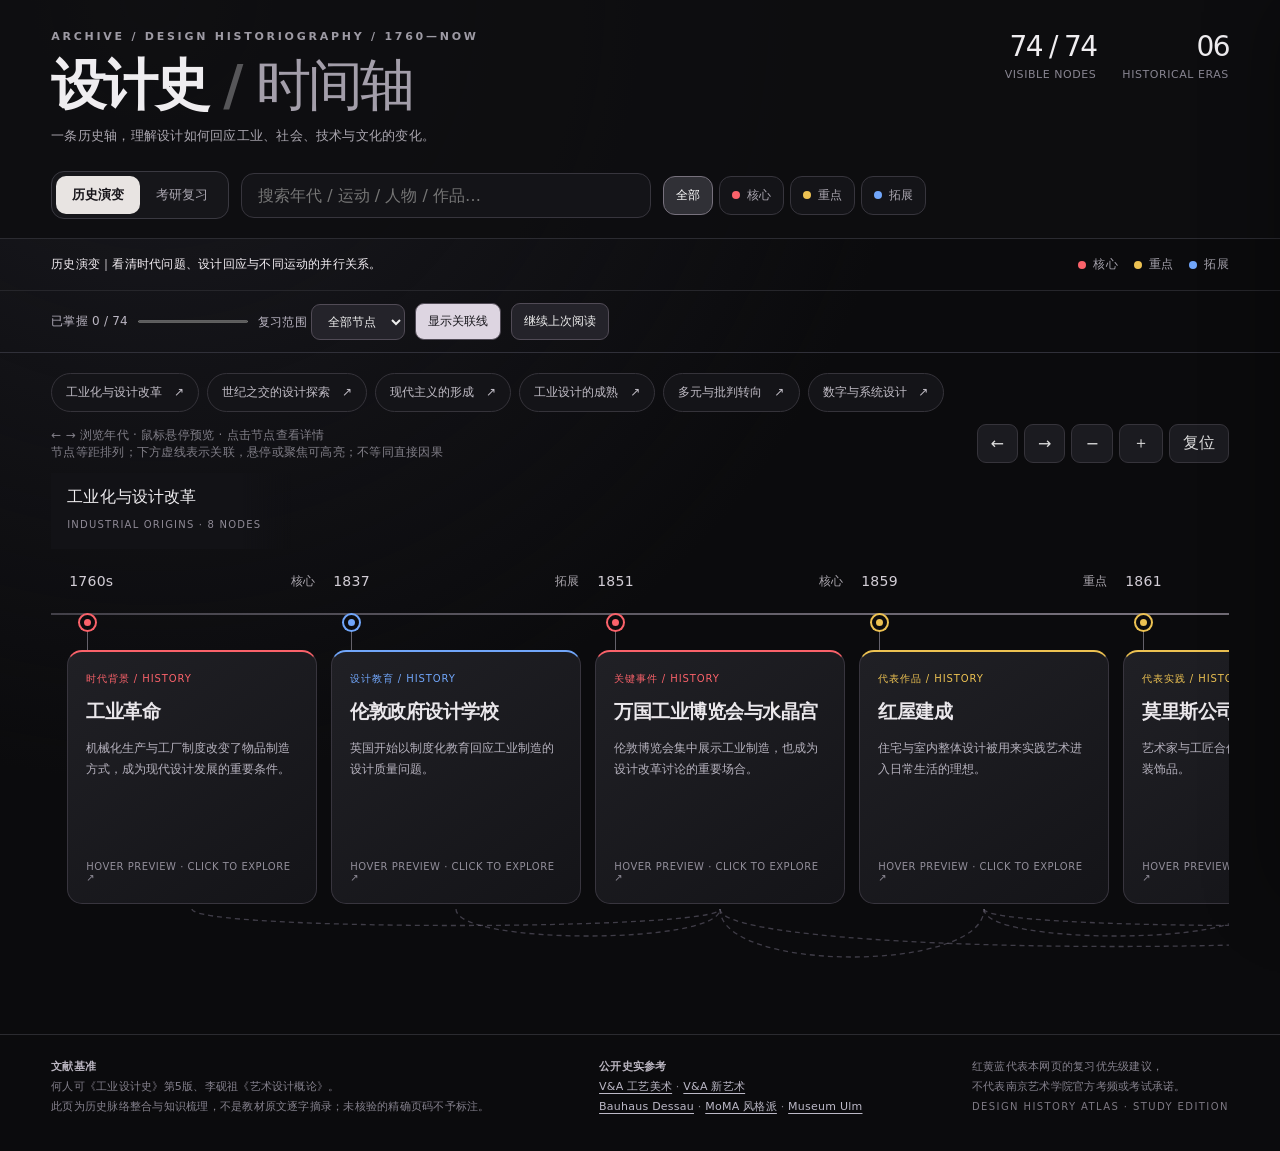
==== commit 4eda4def: "feat: complete timeline relations, saved study progress and Pages deployment" ====
--- a/pages/design-history-timeline-app.html
+++ b/pages/design-history-timeline-app.html
@@ -22,27 +22,34 @@
 .disclaimer{font-size:11px;color:#a39ca9;line-height:1.8;border-top:1px solid #36343d;margin-top:18px;padding-top:15px}.credit{letter-spacing:.14em;font-size:10px;color:#7d7883}
 @media(max-width:780px){header{padding-top:23px}.summary{display:none}.controls{align-items:stretch}.modes{width:100%}.modes button{flex:1}.search{max-width:unset;width:100%;flex-basis:100%}.guide{align-items:flex-start;flex-direction:column}.railTools .hint{max-width:190px;line-height:1.5}.eventCard{height:245px}.viewport{min-height:471px}.eraNav{padding-top:15px}.foot{flex-direction:column;gap:8px}.drawer{padding-top:19px}.drawer h2{font-size:29px}}
 @media(prefers-reduced-motion:reduce){*,*::before,*::after{scroll-behavior:auto!important;transition-duration:.01ms!important;animation-duration:.01ms!important}}
+
+.studybar{display:flex;gap:10px;align-items:center;flex-wrap:wrap;padding:12px clamp(18px,4vw,64px);border-bottom:1px solid #303039;font-size:12px;color:#bab5c2}.studybar button,.studybar select,.studyActions button{background:#24232a;border:1px solid #514b56;border-radius:9px;padding:9px 12px;color:#eee;font:inherit}.studybar progress{width:110px;height:5px;accent-color:#b7d6be}.studybar button[aria-pressed=true]{background:#ddd5e1;color:#16151a}.studyActions{display:flex;gap:8px;flex-wrap:wrap;margin:20px 0}.studyActions button[aria-pressed=true]{background:#cee6d4;color:#183322}.event.done .name:after{content:' ✓';color:#b7d6be}.track{position:relative;padding-bottom:88px}.linksLayer{position:absolute;inset:0;pointer-events:none;overflow:visible}.linksLayer path{fill:none;stroke:#777083;stroke-width:1.3;stroke-dasharray:5 4;opacity:.5}.linksLayer path.focused{stroke:#eee5fd;stroke-width:2.5;opacity:1;stroke-dasharray:none}.linksLayer text{fill:#b5a9c4;font-size:11px}.eventCard{z-index:2}.railButtons{flex-wrap:wrap;justify-content:flex-end}.statusMessage{color:#e2cd9d}.viewport{min-height:550px}button:focus-visible,select:focus-visible{outline:2px solid #e6d6fb;outline-offset:4px}
 </style></head><body>
 <div class="page"><header><div class="top"><div class="brand"><div class="eyebrow">ARCHIVE  /  DESIGN HISTORIOGRAPHY  /  1760—NOW</div><h1>设计史<span style="opacity:.32"> / </span><em>时间轴</em></h1><p>一条历史轴，理解设计如何回应工业、社会、技术与文化的变化。</p></div><div class="summary"><div><b id="count">74 / 74</b><span>VISIBLE NODES</span></div><div><b>06</b><span>HISTORICAL ERAS</span></div></div></div>
 <div class="controls"><div class="modes" role="group" aria-label="浏览模式"><button class="active" data-mode="history" aria-pressed="true">历史演变</button><button data-mode="exam" aria-pressed="false">考研复习</button></div><div class="search"><input type="search" id="search" placeholder="搜索年代 / 运动 / 人物 / 作品…" aria-label="搜索知识点"></div><div class="levels" role="group" aria-label="复习优先级筛选"><button class="active" data-filter="all" aria-pressed="true">全部</button><button data-filter="red" aria-pressed="false"><i class="red"></i>核心</button><button data-filter="yellow" aria-pressed="false"><i class="yellow"></i>重点</button><button data-filter="blue" aria-pressed="false"><i class="blue"></i>拓展</button></div></div></header>
 <div class="guide"><strong id="modeExplain">历史演变｜看清时代问题、设计回应与不同运动的并行关系。</strong><div class="indicators"><span class="indicator red">核心</span><span class="indicator yellow">重点</span><span class="indicator blue">拓展</span></div></div>
-<nav class="eraNav" aria-label="年代快速跳转"><button type="button" data-era="industrial">工业化与设计改革　↗</button><button type="button" data-era="reform">世纪之交的设计探索　↗</button><button type="button" data-era="modern">现代主义的形成　↗</button><button type="button" data-era="postwar">工业设计的成熟　↗</button><button type="button" data-era="plural">多元与批判转向　↗</button><button type="button" data-era="digital">数字与系统设计　↗</button></nav>
-<div class="workspace"><div class="railTools"><span class="hint">← → 浏览年代 · 鼠标悬停预览 · 点击节点查看详情<br>节点等距排列，不按年份距离缩放；不同风格可能同期并存</span><div class="railButtons"><button id="prev" aria-label="向前浏览">←</button><button id="next" aria-label="向后浏览">→</button><button id="zoomOut" aria-label="缩小">−</button><button id="zoomIn" aria-label="放大">＋</button><button id="reset">复位</button></div></div><div class="viewport" id="viewport" tabindex="0" aria-label="设计史横向时间轴"><main class="track" id="track"></main></div></div>
+<div class="studybar"><span id="progressText" aria-live="polite"></span><progress id="progress" max="74" value="0" aria-label="已掌握节点比例"></progress><label>复习范围 <select id="studyFilter"><option value="all">全部节点</option><option value="pending">尚未掌握</option><option value="done">已掌握</option></select></label><button id="toggleLinks" aria-pressed="true">显示关联线</button><button id="resume">继续上次阅读</button><span id="statusMessage" class="statusMessage" role="status"></span></div><nav class="eraNav" aria-label="年代快速跳转"><button type="button" data-era="industrial">工业化与设计改革　↗</button><button type="button" data-era="reform">世纪之交的设计探索　↗</button><button type="button" data-era="modern">现代主义的形成　↗</button><button type="button" data-era="postwar">工业设计的成熟　↗</button><button type="button" data-era="plural">多元与批判转向　↗</button><button type="button" data-era="digital">数字与系统设计　↗</button></nav>
+<div class="workspace"><div class="railTools"><span class="hint">← → 浏览年代 · 鼠标悬停预览 · 点击节点查看详情<br>节点等距排列；下方虚线表示关联，悬停或聚焦可高亮；不等同直接因果</span><div class="railButtons"><button id="prev" aria-label="向前浏览">←</button><button id="next" aria-label="向后浏览">→</button><button id="zoomOut" aria-label="缩小">−</button><button id="zoomIn" aria-label="放大">＋</button><button id="reset">复位</button></div></div><div class="viewport" id="viewport" tabindex="0" aria-label="设计史横向时间轴"><main class="track" id="track"></main></div></div>
 <footer class="foot"><div><b style="color:#bcb7c2">文献基准</b><br>何人可《工业设计史》第5版、李砚祖《艺术设计概论》。<br>此页为历史脉络整合与知识梳理，不是教材原文逐字摘录；未核验的精确页码不予标注。</div><div><b style="color:#bcb7c2">公开史实参考</b><br><a href="https://www.vam.ac.uk/articles/arts-and-crafts-an-introduction" target="_blank" rel="noopener">V&amp;A 工艺美术</a> · <a href="https://www.vam.ac.uk/articles/art-nouveau-an-international-style" target="_blank" rel="noopener">V&amp;A 新艺术</a><br><a href="https://bauhaus-dessau.de/en/institution/chronology/" target="_blank" rel="noopener">Bauhaus Dessau</a> · <a href="https://www.moma.org/collection/terms/de-stijl" target="_blank" rel="noopener">MoMA 风格派</a> · <a href="https://museumulm.de/en/collections/hfg-ulm/" target="_blank" rel="noopener">Museum Ulm</a></div><div>红黄蓝代表本网页的复习优先级建议，<br>不代表南京艺术学院官方考频或考试承诺。<br><span class="credit">DESIGN HISTORY ATLAS · STUDY EDITION</span></div></footer></div>
 <div class="peek" id="peek" aria-hidden="true"></div><div class="shade" id="shade"></div><aside id="drawer" class="drawer" role="dialog" aria-modal="true" aria-hidden="true" aria-label="设计史节点详情"><div class="drawerHead"><span class="mini">DESIGN HISTORY / KNOWLEDGE FILE</span><button class="close" id="close" aria-label="关闭详情">关闭 ×</button></div><p class="drawerYear" id="drawerYear"></p><h2 id="drawerTitle"></h2><p class="drawerLead" id="drawerLead"></p><div id="drawerDetails"></div><p class="disclaimer">知识解释为对设计史公开史实和教材相关知识的学习性归纳，非教材原话。并行运动之间的关联不应全部理解为直接因果。</p></aside>
-<script>const data=[{"year":"1760s","tier":"red","category":"时代背景","title":"工业革命","summary":"机械化生产与工厂制度改变了物品制造方式，成为现代设计发展的重要条件。","why":"生产规模扩大，传统手工艺组织方式难以应对新市场。","idea":"设计逐渐要面对批量生产、功能与品质的协调。","people":"詹姆斯·瓦特等工业技术革新者","works":"蒸汽动力与机械生产","legacy":"为19世纪设计改革与工业设计专业化奠定条件。","related":["1851年万国工业博览会"],"id":"n0","sort":1760},{"year":"1837","tier":"blue","category":"设计教育","title":"伦敦政府设计学校","summary":"英国开始以制度化教育回应工业制造的设计质量问题。","why":"工业制品品质与装饰趣味引起社会关注。","idea":"从教育层面改善制造品的图案与造型。","people":"亨利·科尔（后续设计改革的重要推动者）","works":"英国早期设计教育实践","legacy":"连接工业教育、展览和设计改革。","related":["1851年万国工业博览会"],"id":"n1","sort":1837},{"year":"1851","tier":"red","category":"关键事件","title":"万国工业博览会与水晶宫","summary":"伦敦博览会集中展示工业制造，也成为设计改革讨论的重要场合。","why":"机械技术进步和产品造型品质之间出现落差。","idea":"铁与玻璃的预制化建筑展示了新材料、新结构可能。","people":"约瑟夫·帕克斯顿","works":"水晶宫（Crystal Palace）","legacy":"推动英国设计改革与工艺价值之争。","related":["工艺美术运动","红屋"],"id":"n2","sort":1851},{"year":"1859","tier":"yellow","category":"代表作品","title":"红屋建成","summary":"住宅与室内整体设计被用来实践艺术进入日常生活的理想。","why":"对维多利亚时代流行的仿古装饰和工业品质感到不满。","idea":"建筑、家具和室内陈设共同构成生活空间。","people":"菲利普·韦布、威廉·莫里斯","works":"红屋（Red House）","legacy":"成为理解英国工艺美术思想的典型案例。","related":["工艺美术运动","莫里斯公司成立"],"id":"n3","sort":1859},{"year":"1861","tier":"yellow","category":"代表实践","title":"莫里斯公司成立","summary":"艺术家与工匠合作制作家具、纺织品及装饰品。","why":"希望将手工品质和艺术设计带回日常用品。","idea":"强调材料、工艺与整体环境的统一。","people":"威廉·莫里斯及合作伙伴","works":"莫里斯公司纺织品与壁纸","legacy":"推动手工艺的社会价值与设计改革。","related":["工艺美术运动","红屋建成"],"id":"n4","sort":1861},{"year":"1880s","tier":"red","category":"设计运动","title":"工艺美术运动","summary":"英国设计改革由思想主张发展为广泛的工艺与生活方式运动。","why":"批评机械化生产中的粗制滥造及劳动异化。","idea":"强调诚实材料、手工艺品质以及艺术与生活的联系。","people":"约翰·拉斯金、威廉·莫里斯、沃尔特·克兰","works":"红屋、莫里斯壁纸与家具","legacy":"影响欧洲大陆新艺术运动及后来的现代设计改革。","related":["新艺术运动","莫里斯公司成立"],"id":"n5","sort":1880},{"year":"1884","tier":"blue","category":"组织实践","title":"艺术工作者行会","summary":"英国工艺美术相关群体开始更系统地组织交流。","why":"工艺者在艺术等级体系中的地位偏低。","idea":"强调建筑师、艺术家和工艺者的合作。","people":"英国艺术工作者行会成员","works":"Art Workers' Guild","legacy":"为工艺美术运动的组织化提供推动。","related":["工艺美术运动"],"id":"n6","sort":1884},{"year":"1887","tier":"yellow","category":"组织实践","title":"工艺美术展览协会成立","summary":"“Arts and Crafts”作为运动名称获得组织化传播的基础。","why":"装饰艺术长期缺乏平等展示平台。","idea":"通过展览为工艺制品建立公共评价空间。","people":"沃尔特·克兰等","works":"Arts and Crafts Exhibition Society","legacy":"1888年首届展览推动运动传播。","related":["工艺美术运动"],"id":"n7","sort":1887},{"year":"1890s","tier":"red","category":"设计运动","title":"新艺术运动","summary":"欧洲多国出现寻求摆脱历史复古样式的设计革新。","why":"历史主义与折衷式装饰难以表达新时代。","idea":"强调自然形态、曲线或几何语言以及整体艺术环境。","people":"维克多·霍尔塔、吉马尔、穆夏、麦金托什","works":"塔塞尔公馆、巴黎地铁入口","legacy":"在工艺美术与现代主义之间形成重要过渡。","related":["工艺美术运动","维也纳分离派"],"id":"n8","sort":1890},{"year":"1893","tier":"yellow","category":"代表作品","title":"塔塞尔公馆","summary":"布鲁塞尔建筑把结构、装饰与连续的线条组织为整体。","why":"需要摆脱传统建筑的复古装饰框架。","idea":"以富有生命感的曲线统合楼梯、铁艺和室内空间。","people":"维克多·霍尔塔","works":"塔塞尔公馆（Hôtel Tassel）","legacy":"成为比利时新艺术建筑的重要案例。","related":["新艺术运动"],"id":"n9","sort":1893},{"year":"1897","tier":"yellow","category":"设计运动","title":"维也纳分离派","summary":"奥地利艺术家与既有艺术体制决裂，追求新的视觉文化。","why":"反对学院派和历史主义的主导地位。","idea":"强调平面化、几何秩序与艺术设计整合。","people":"古斯塔夫·克里姆特、约瑟夫·霍夫曼","works":"维也纳分离派展览馆","legacy":"连接新艺术运动与理性化几何设计。","related":["新艺术运动","维也纳工坊"],"id":"n10","sort":1897},{"year":"1900","tier":"yellow","category":"关键事件","title":"巴黎世界博览会","summary":"世纪之交的展览促进新技术与新设计风格的国际传播。","why":"工业化与城市生活需要具有时代感的视觉形态。","idea":"建筑、交通设施和展品成为城市现代性的展示。","people":"多国建筑师、设计师","works":"1900年巴黎世博会相关展馆与展品","legacy":"强化新艺术语言的国际可见度。","related":["新艺术运动"],"id":"n11","sort":1900},{"year":"1903","tier":"yellow","category":"组织实践","title":"维也纳工坊","summary":"艺术家与工匠建立面向整体生活环境的设计制作组织。","why":"工业制品与传统装饰之间需要新的质量标准。","idea":"重视几何形式、工艺品质与统一的视觉风格。","people":"约瑟夫·霍夫曼、科洛曼·莫泽","works":"维也纳工坊家居与用品","legacy":"为现代商业品牌和产品形象整合提供先例。","related":["维也纳分离派","德意志制造联盟"],"id":"n12","sort":1903},{"year":"1907","tier":"red","category":"设计组织","title":"德意志制造联盟","summary":"德国推动设计与产业合作，讨论标准化和产品品质。","why":"工业竞争要求提升制造品的功能与文化品质。","idea":"强调艺术、工业与商业协作；内部存在标准化与个性表达的争论。","people":"赫尔曼·穆特修斯、彼得·贝伦斯、亨利·凡·德·威尔德","works":"AEG企业形象与产品设计","legacy":"为现代工业设计与包豪斯发展提供重要背景。","related":["AEG涡轮机工厂","包豪斯创立"],"id":"n13","sort":1907},{"year":"1909","tier":"red","category":"代表作品","title":"AEG涡轮机工厂","summary":"工业建筑与企业视觉形象体现设计和现代生产的结合。","why":"大型工业企业需要兼顾技术和统一形象。","idea":"将工业结构、建筑表现与企业设计联系起来。","people":"彼得·贝伦斯","works":"AEG涡轮机工厂","legacy":"成为企业整体设计与工业美学的重要案例。","related":["德意志制造联盟"],"id":"n14","sort":1909},{"year":"1913","tier":"yellow","category":"生产方式","title":"福特移动装配线","summary":"大规模标准化生产改变制造与消费。","why":"提升汽车产量并降低制造成本。","idea":"零件标准化、流程分工与生产组织革新。","people":"亨利·福特及工厂工程团队","works":"福特T型车生产体系","legacy":"为工业设计的大众化、市场化提供条件。","related":["美国工业设计职业化"],"id":"n15","sort":1913},{"year":"1914","tier":"yellow","category":"关键事件","title":"科隆制造联盟展","summary":"德国设计改革内部的理念分歧公开呈现。","why":"标准化生产与艺术创造的自由如何共存。","idea":"现代建筑和工业产品的形态实验。","people":"穆特修斯、凡·德·威尔德、格罗皮乌斯","works":"1914年科隆德意志制造联盟展","legacy":"让现代主义的价值争论更加明确。","related":["德意志制造联盟","包豪斯创立"],"id":"n16","sort":1914},{"year":"1915","tier":"yellow","category":"前卫运动","title":"俄国构成主义的兴起","summary":"俄国前卫艺术逐步转向材料、结构与生产。","why":"艺术与新的社会实践如何发生联系。","idea":"以构成、几何、材料和功能替代再现式装饰。","people":"弗拉基米尔·塔特林、亚历山大·罗琴科","works":"构成主义海报与空间实验","legacy":"影响现代视觉传达、展陈与设计实践。","related":["第三国际纪念塔方案","风格派成立"],"id":"n17","sort":1915},{"year":"1917","tier":"red","category":"前卫运动","title":"风格派成立","summary":"荷兰艺术家与设计师寻找具有普遍性的抽象秩序。","why":"战争年代对和谐、秩序和理性形式的追求。","idea":"水平垂直线、矩形及三原色的构成。","people":"特奥·凡·杜斯堡、蒙德里安、里特维尔德","works":"《风格派》杂志、红蓝椅","legacy":"推动现代家具、建筑与平面构成语言。","related":["红蓝椅","施罗德住宅"],"id":"n18","sort":1917},{"year":"1918","tier":"yellow","category":"代表作品","title":"红蓝椅","summary":"家具被处理成独立的线与色面构成。","why":"寻找超越传统实体家具的抽象形式。","idea":"使用直线、平面与原色建立空间关系。","people":"赫里特·里特维尔德","works":"红蓝椅（Red and Blue Chair；后期形成红蓝配色）","legacy":"体现风格派将抽象艺术转化为日常物品。","related":["风格派成立","施罗德住宅"],"id":"n19","sort":1918},{"year":"1919","tier":"red","category":"设计教育","title":"包豪斯创立","summary":"格罗皮乌斯在魏玛创办新型艺术与设计学校。","why":"传统美术教育与工业化社会需求脱节。","idea":"以基础课程和工作坊联通艺术、工艺、技术；主张艺术与技术的新统一。","people":"瓦尔特·格罗皮乌斯、约翰·伊顿、保罗·克利等","works":"包豪斯课程与作品","legacy":"深刻影响现代设计教育和工业产品观念。","related":["德意志制造联盟","包豪斯迁至德绍"],"id":"n20","sort":1919},{"year":"1920","tier":"yellow","category":"前卫作品","title":"第三国际纪念塔方案","summary":"塔特林提出以动态结构表达新的社会理想。","why":"艺术如何参与社会变革和公共空间。","idea":"螺旋结构、工程材料与宣传功能结合。","people":"弗拉基米尔·塔特林","works":"第三国际纪念塔未建方案","legacy":"成为构成主义建筑与公共装置的标志性案例。","related":["俄国构成主义的兴起"],"id":"n21","sort":1920},{"year":"1923","tier":"yellow","category":"关键转折","title":"艺术与技术的新统一","summary":"包豪斯更明确转向适合工业生产的原型探索。","why":"仅靠手工艺实验难以回应工业社会需要。","idea":"设计教学与批量制造的实践结合。","people":"格罗皮乌斯与包豪斯工作坊","works":"1923年包豪斯展览、实验样品","legacy":"影响德绍时期的产品与建筑实践。","related":["包豪斯创立","包豪斯迁至德绍"],"id":"n22","sort":1923},{"year":"1924","tier":"yellow","category":"代表作品","title":"施罗德住宅","summary":"室内外空间采用可变隔断与几何秩序。","why":"现代住宅需要更自由的生活空间。","idea":"风格派构成与可变空间的结合。","people":"赫里特·里特维尔德、特鲁斯·施罗德","works":"施罗德住宅","legacy":"显示抽象设计原则对建筑与生活空间的塑造。","related":["风格派成立"],"id":"n23","sort":1924},{"year":"1925","tier":"red","category":"设计运动","title":"巴黎装饰艺术博览会","summary":"1925年巴黎展会使装饰艺术风格获得标志性呈现。","why":"现代都市消费文化需要兼具豪华感与时代性的造型。","idea":"几何装饰、精致材料与现代工业美感并置。","people":"法国及国际装饰艺术设计师","works":"1925年国际现代装饰和工业艺术博览会","legacy":"成为Art Deco设计史命名的重要事件。","related":["美国流线型设计","纽约世界博览会"],"id":"n24","sort":1925},{"year":"1925","tier":"red","category":"设计教育","title":"包豪斯迁至德绍","summary":"学校迁入现代工业城市，开始更重视工业化原型。","why":"魏玛政治环境变化与教育方向调整。","idea":"工厂合作、产品实验和建筑教育进一步发展。","people":"格罗皮乌斯及师生","works":"德绍时期工作坊","legacy":"为德绍校舍及现代设计教育成果提供条件。","related":["包豪斯创立","德绍包豪斯校舍"],"id":"n25","sort":1925},{"year":"1926","tier":"red","category":"代表建筑","title":"德绍包豪斯校舍","summary":"新校舍将建筑体量、功能组织和工业材料综合呈现。","why":"新学校需要适配工作坊、教学和集体生活。","idea":"玻璃幕墙、功能分区与简练的建筑语言。","people":"瓦尔特·格罗皮乌斯","works":"包豪斯德绍校舍","legacy":"成为现代主义建筑与设计教育的代表案例。","related":["包豪斯迁至德绍"],"id":"n26","sort":1926},{"year":"1927","tier":"yellow","category":"建筑展览","title":"魏森霍夫住宅展","summary":"一批现代建筑师通过实验住宅展示新居住方式。","why":"都市住房与标准化建造的现实需求。","idea":"平屋顶、开放布局、工业材料等现代建筑探索。","people":"密斯·凡·德·罗、勒·柯布西耶等","works":"斯图加特魏森霍夫住宅展","legacy":"促进现代主义建筑的国际传播。","related":["国际式展览"],"id":"n27","sort":1927},{"year":"1928","tier":"yellow","category":"设计组织","title":"CIAM成立","summary":"现代建筑师组织讨论城市、住房与功能的关系。","why":"工业都市需要跨国交流与城市规划方法。","idea":"现代主义建筑及城市规划的系统讨论。","people":"勒·柯布西耶等建筑师","works":"国际现代建筑协会（CIAM）","legacy":"使现代建筑的理念进入更广范围。","related":["魏森霍夫住宅展"],"id":"n28","sort":1928},{"year":"1929","tier":"red","category":"代表作品","title":"巴塞罗那椅与德国馆","summary":"现代主义的结构与材料表现达到高度凝练。","why":"国际展馆需要代表现代国家形象的建筑与家具。","idea":"钢、皮革、大理石及开放空间的协调运用。","people":"密斯·凡·德·罗、莉莉·赖希","works":"巴塞罗那椅、巴塞罗那德国馆","legacy":"常用于现代主义形式与功能关系的案例分析。","related":["国际式展览"],"id":"n29","sort":1929},{"year":"1930s","tier":"red","category":"行业发展","title":"美国工业设计职业化","summary":"产品设计逐步形成独立的商业职业。","why":"大萧条前后市场竞争与消费品销售压力增加。","idea":"外观造型、用户吸引力与制造技术结合。","people":"雷蒙德·罗维、亨利·德雷夫斯、诺曼·贝尔·盖迪斯","works":"交通工具、家电与产品设计","legacy":"推动设计与营销、企业竞争的结合。","related":["美国流线型设计","有计划废止制"],"id":"n30","sort":1930},{"year":"1932","tier":"red","category":"设计思潮","title":"国际式展览与命名","summary":"现代建筑的简洁几何语言在国际范围内被系统介绍。","why":"新建筑实践需要得到总结和传播。","idea":"强调体量表达、规整结构与少装饰等建筑特征。","people":"菲利普·约翰逊、亨利-拉塞尔·希区柯克","works":"纽约现代艺术博物馆《国际式》展览","legacy":"推动现代主义建筑的广泛认知；不等于所有设计领域的唯一标准。","related":["巴塞罗那椅与德国馆"],"id":"n31","sort":1932},{"year":"1933","tier":"red","category":"历史转折","title":"包豪斯关闭","summary":"纳粹政权压力下学校停止运作，师生理念向国外传播。","why":"政治环境直接干预艺术与设计教育。","idea":"学校关闭不等于其现代设计思想的终结。","people":"密斯·凡·德·罗及包豪斯师生","works":"包豪斯在魏玛、德绍、柏林的办学历程","legacy":"其师生流动扩大了现代主义的国际影响。","related":["包豪斯创立","乌尔姆设计学院成立"],"id":"n32","sort":1933},{"year":"1934","tier":"yellow","category":"设计风格","title":"美国流线型设计","summary":"空气动力学形象成为交通和消费产品的时代语言。","why":"速度、效率和市场竞争塑造产品审美。","idea":"连续曲面与流动线条表现技术进步感。","people":"诺曼·贝尔·盖迪斯、雷蒙德·罗维","works":"流线型汽车、火车和家电","legacy":"体现商业造型与功能技术并行的设计路径。","related":["美国工业设计职业化"],"id":"n33","sort":1934},{"year":"1935","tier":"blue","category":"视觉设计","title":"企鹅图书平装本","summary":"现代平面设计更重视廉价出版和清晰的识别系统。","why":"知识传播需要易购、易辨认的出版物。","idea":"统一的封面网格、字体与品牌识别。","people":"爱德华·扬等","works":"企鹅图书早期平装本","legacy":"展示现代平面设计服务大众传播的能力。","related":["瑞士国际主义平面风格"],"id":"n34","sort":1935},{"year":"1939","tier":"yellow","category":"关键事件","title":"纽约世界博览会","summary":"企业主导的未来生活想象集中展现。","why":"消费社会需要可感知的技术未来愿景。","idea":"模型、交通叙事和展览空间呈现科技与设计。","people":"诺曼·贝尔·盖迪斯等","works":"通用汽车Futurama展陈","legacy":"显示工业设计与企业传播、展陈设计的融合。","related":["美国工业设计职业化"],"id":"n35","sort":1939},{"year":"1940s","tier":"yellow","category":"地域设计","title":"北欧现代设计成熟","summary":"斯堪的纳维亚形成兼顾功能、自然材料与生活品质的现代设计。","why":"寒冷环境、生活传统和公共福利理念影响物品设计。","idea":"人性化尺度、木材工艺和克制形态。","people":"阿尔瓦·阿尔托、汉斯·瓦格纳、阿纳·雅各布森","works":"曲木家具、北欧家具与灯具","legacy":"成为现代设计地域性与人本特征的重要参照。","related":["战后欧洲设计复兴"],"id":"n36","sort":1940},{"year":"1946","tier":"yellow","category":"代表作品","title":"伊姆斯胶合板椅","summary":"家具通过胶合板弯曲技术实现适配身体的造型。","why":"战后对舒适、可生产家具的需求增长。","idea":"材料实验、人因考虑与批量制造结合。","people":"查尔斯·伊姆斯、蕾·伊姆斯","works":"Eames Molded Plywood Chair","legacy":"影响战后美国现代家具的发展。","related":["伊姆斯塑料椅"],"id":"n37","sort":1946},{"year":"1950","tier":"yellow","category":"代表作品","title":"伊姆斯塑料椅","summary":"新型材料让现代家具走向更广泛消费场景。","why":"经济型、可批量生产的椅子成为现实需求。","idea":"人体曲面、玻璃纤维增强塑料等技术探索。","people":"查尔斯·伊姆斯、蕾·伊姆斯","works":"Eames Molded Fiberglass Chairs","legacy":"表现材料技术与工业化家具设计的结合。","related":["伊姆斯胶合板椅"],"id":"n38","sort":1950},{"year":"1950s","tier":"yellow","category":"视觉设计","title":"瑞士国际主义平面风格","summary":"现代平面设计形成清晰、理性的网格系统。","why":"跨国传播需要明确而稳定的信息组织。","idea":"无衬线字体、网格与客观摄影。","people":"约瑟夫·米勒-布罗克曼、阿明·霍夫曼","works":"瑞士海报和网格设计","legacy":"深刻影响现代视觉传达与信息设计。","related":["企鹅图书平装本"],"id":"n39","sort":1950},{"year":"1950s","tier":"yellow","category":"设计方法","title":"人机工程学广泛应用","summary":"工业设计逐渐重视人体尺度、操作安全与使用效率。","why":"复杂工业产品需要回应真实的身体与行为需求。","idea":"以测量、实验和行为分析优化产品。","people":"亨利·德雷夫斯等","works":"《人的尺度》相关人体测量与工业设计实践","legacy":"使“以人为本”获得更具体的技术方法。","related":["美国工业设计职业化"],"id":"n46","sort":1950},{"year":"1950s","tier":"yellow","category":"商业机制","title":"有计划废止制","summary":"以产品更新推动重复消费的商业设计策略引发讨论。","why":"企业希望通过产品换代刺激持续购买。","idea":"款式、技术或耐用性上的更新策略。","people":"美国汽车及消费品行业","works":"汽车年度改款等现象","legacy":"成为设计商业伦理与可持续讨论的反面参照。","related":["美国工业设计职业化","可持续发展报告"],"id":"n47","sort":1950},{"year":"1950s","tier":"yellow","category":"地域设计","title":"战后意大利设计复兴","summary":"意大利将工业技术、生活趣味与材料实验结合。","why":"战后工业增长及新消费文化。","idea":"强调形式创造力、工艺传统与工业生产协作。","people":"吉奥·庞蒂、阿基莱·卡斯蒂廖尼等","works":"意大利家具和家电设计","legacy":"为后来的反主流和孟菲斯运动提供文化环境。","related":["孟菲斯设计集团"],"id":"n48","sort":1950},{"year":"1951","tier":"yellow","category":"关键事件","title":"英国节日展","summary":"战后英国通过设计展现科技进步与社会复兴。","why":"重建时代需要面向公众的现代生活想象。","idea":"展馆、工业产品与公共展示形成整体体验。","people":"英国设计与建筑团队","works":"Festival of Britain","legacy":"体现设计与国家文化、公共生活之间的联系。","related":["战后欧洲设计复兴"],"id":"n40","sort":1951},{"year":"1952","tier":"blue","category":"行业组织","title":"日本工业设计师协会","summary":"日本现代工业设计逐渐形成组织化的专业网络。","why":"战后产业复兴需要工业设计人才与交流。","idea":"专业化、制造业合作和国际竞争。","people":"日本工业设计师协会（JIDA）成员","works":"JIDA成立","legacy":"为日本设计产业成长提供行业基础。","related":["日本设计国际化"],"id":"n41","sort":1952},{"year":"1953","tier":"red","category":"设计教育","title":"乌尔姆设计学院成立","summary":"德国战后设计教育进一步趋向理性分析与系统方法。","why":"工业技术和复杂生产体系要求更科学的设计程序。","idea":"强调产品系统、研究方法与技术协作。","people":"英格·朔尔、奥托·艾舍、马克斯·比尔、托马斯·马尔多纳多","works":"乌尔姆设计学院教学与项目","legacy":"接续而又修正包豪斯的设计教育传统。","related":["包豪斯创立","布劳恩与乌尔姆合作"],"id":"n42","sort":1953},{"year":"1954","tier":"yellow","category":"代表作品","title":"乌尔姆凳","summary":"简洁家具体现教学环境中的功能与材料逻辑。","why":"现代教育空间需要轻便灵活的用品。","idea":"多功能、结构明确、材料节制。","people":"马克斯·比尔、汉斯·古格洛特、保罗·希尔丁格","works":"乌尔姆凳（Ulmer Hocker）","legacy":"成为理性设计教育的重要物证。","related":["乌尔姆设计学院成立"],"id":"n43","sort":1954},{"year":"1955","tier":"red","category":"企业设计","title":"布劳恩与乌尔姆合作","summary":"企业产品设计同系统化方法与统一形象结合。","why":"电子消费品需要可理解、可生产的造型与交互。","idea":"产品家族、功能逻辑与企业识别统一。","people":"汉斯·古格洛特、迪特·拉姆斯等","works":"布劳恩家用电器与音响","legacy":"形成德国理性设计的重要实践。","related":["乌尔姆设计学院成立","布劳恩SK4"],"id":"n44","sort":1955},{"year":"1956","tier":"red","category":"代表作品","title":"布劳恩SK4","summary":"透明盖板和清晰操作布局改变音响设备的视觉语言。","why":"传统家电家具化外观与电子设备用途不匹配。","idea":"简明结构、透明材质与产品操作逻辑结合。","people":"汉斯·古格洛特、迪特·拉姆斯","works":"Braun SK4唱机","legacy":"体现现代主义产品设计与企业设计的结合。","related":["布劳恩与乌尔姆合作"],"id":"n45","sort":1956},{"year":"1960","tier":"yellow","category":"地域设计","title":"日本设计国际化","summary":"日本工业产品与视觉形象逐步进入国际市场。","why":"制造业升级与现代生活方式变化。","idea":"现代工业技术与日本传统审美并行。","people":"柳宗理、龟仓雄策等","works":"日本现代家具、工业产品与视觉设计","legacy":"形成兼具国际性和地域特征的现代设计。","related":["东京奥运视觉设计"],"id":"n49","sort":1960},{"year":"1960s","tier":"yellow","category":"设计风格","title":"波普设计兴起","summary":"大众文化和消费图像进入家具、平面及产品设计。","why":"青年文化不满严肃单一的现代主义语言。","idea":"鲜艳色彩、广告符号、幽默和短暂性。","people":"彼得·默多克、艾伦·琼斯等","works":"纸椅与波普家具、海报","legacy":"扩展设计对流行文化和消费社会的表达。","related":["孟菲斯设计集团"],"id":"n52","sort":1960},{"year":"1961","tier":"blue","category":"先锋运动","title":"建筑电讯派兴起","summary":"英国前卫建筑师提出以技术、媒介与未来城市为核心的幻想方案。","why":"对传统城市与固定建筑模式的不满。","idea":"插接城市、可移动结构与夸张科技形象。","people":"彼得·库克等","works":"Archigram《Plug-In City》","legacy":"影响高技术风格与实验性空间设计。","related":["高技术风格"],"id":"n50","sort":1961},{"year":"1962","tier":"yellow","category":"社会背景","title":"《寂静的春天》出版","summary":"生态危机逐渐进入大众公共议题。","why":"化学技术应用对自然环境造成影响。","idea":"推动对技术副作用的批判性讨论。","people":"蕾切尔·卡森","works":"《寂静的春天》","legacy":"为绿色设计的社会背景提供重要线索。","related":["《为真实的世界而设计》","可持续发展报告"],"id":"n51","sort":1962},{"year":"1964","tier":"yellow","category":"视觉设计","title":"东京奥运视觉设计","summary":"大型国际赛事展示系统性视觉识别与导向设计。","why":"复杂国际观众需要跨语言的信息传达。","idea":"图形符号、摄影与标识系统协同。","people":"龟仓雄策、胜见胜等","works":"1964年东京奥运会海报与导向图形","legacy":"推动日本现代视觉设计的国际影响。","related":["日本设计国际化"],"id":"n53","sort":1964},{"year":"1967","tier":"yellow","category":"代表作品","title":"潘顿椅","summary":"塑料成型技术使悬臂式整体椅成为消费产品。","why":"新材料与制造方式扩展家具构型。","idea":"连续曲面、色彩与一体化结构。","people":"维纳·潘顿","works":"Panton Chair（量产始于1960年代末）","legacy":"可用于材料革新、造型与生活方式案例。","related":["波普设计兴起"],"id":"n54","sort":1967},{"year":"1968","tier":"yellow","category":"历史转折","title":"乌尔姆设计学院关闭","summary":"学校虽停止办学，其理性设计方法持续传播。","why":"财政与政治等问题导致学校难以延续。","idea":"学术机构终结与设计思想流传并不等同。","people":"乌尔姆学院教师与学生","works":"1968年乌尔姆学院关闭","legacy":"方法论影响后续企业设计教育与实践。","related":["乌尔姆设计学院成立"],"id":"n55","sort":1968},{"year":"1969","tier":"yellow","category":"代表作品","title":"情人节打字机","summary":"意大利产品设计将便携性、颜色和时尚体验融入办公用品。","why":"传统办公设备与新生活方式之间的差距。","idea":"轻巧外形、塑料材质与强烈识别性。","people":"埃托雷·索特萨斯、佩里·金","works":"Olivetti Valentine打字机","legacy":"展示工业产品的情感与商业符号价值。","related":["战后意大利设计复兴","孟菲斯设计集团"],"id":"n56","sort":1969},{"year":"1970s","tier":"blue","category":"设计风格","title":"高技术风格","summary":"技术设备、建筑结构和工业构件被直接作为视觉语言。","why":"对隐藏结构的传统装饰以及单一建筑表皮的反思。","idea":"外露结构、工程材料、可识别的技术系统。","people":"理查德·罗杰斯、伦佐·皮亚诺等","works":"蓬皮杜中心","legacy":"使技术结构与公共空间表达结合。","related":["蓬皮杜中心"],"id":"n57","sort":1970},{"year":"1971","tier":"red","category":"设计伦理","title":"《为真实的世界而设计》","summary":"设计师社会责任成为更突出的讨论主题。","why":"消费主义设计难以覆盖弱势群体和环境问题。","idea":"关注社会需要、资源和真正的人的需求。","people":"维克多·帕帕奈克","works":"《Design for the Real World》英语版","legacy":"与绿色设计、公共设计和社会责任紧密相关。","related":["《寂静的春天》出版","可持续发展报告"],"id":"n58","sort":1971},{"year":"1973","tier":"yellow","category":"社会背景","title":"石油危机","summary":"能源与资源问题挑战无节制消费和增长观念。","why":"依赖化石能源的产业面临成本与供应压力。","idea":"节能、替代材料与资源效率获得更多关注。","people":"工业设计师与能源研究者","works":"节能家电与交通产品的探索","legacy":"成为绿色设计思考的历史背景之一。","related":["可持续发展报告"],"id":"n59","sort":1973},{"year":"1977","tier":"yellow","category":"代表建筑","title":"蓬皮杜中心建成","summary":"结构和机电系统外显，改变文化建筑的公共形象。","why":"现代文化设施需要开放、灵活的公共空间。","idea":"技术构件与空间流线成为视觉表现。","people":"伦佐·皮亚诺、理查德·罗杰斯","works":"巴黎蓬皮杜中心","legacy":"是高技术建筑风格的重要案例。","related":["高技术风格"],"id":"n60","sort":1977},{"year":"1980s","tier":"red","category":"设计思潮","title":"后现代主义设计","summary":"在反思单一现代主义价值的过程中，设计走向多元表达。","why":"现代主义的理性普遍主义难以涵盖复杂文化语境。","idea":"历史引用、象征、多义性和折衷表达。","people":"罗伯特·文丘里、迈克尔·格雷夫斯、索特萨斯","works":"波特兰大厦、孟菲斯家具","legacy":"促进符号、文脉和大众文化进入设计讨论。","related":["孟菲斯设计集团","解构主义设计"],"id":"n62","sort":1980},{"year":"1980s","tier":"yellow","category":"设计思潮","title":"解构主义设计","summary":"建筑和造型实验挑战传统中心、秩序和几何完整性。","why":"对稳定构成和单一意义表达的反思。","idea":"错位、断裂、非正交与复杂空间组织。","people":"弗兰克·盖里、彼得·艾森曼、扎哈·哈迪德等","works":"解构主义建筑方案与建成作品","legacy":"推动当代建筑和空间语言的扩展。","related":["后现代主义设计"],"id":"n63","sort":1980},{"year":"1981","tier":"red","category":"设计运动","title":"孟菲斯设计集团","summary":"意大利设计师以反常规色彩和形态挑战正统现代主义。","why":"对理性功能主义和中性色彩的审美疲劳。","idea":"拼贴、鲜明图案、混搭材料和幽默表达。","people":"埃托雷·索特萨斯、米歇尔·德·卢基等","works":"Carlton书架、孟菲斯家具","legacy":"成为后现代设计语言的标志之一。","related":["后现代主义设计","情人节打字机"],"id":"n61","sort":1981},{"year":"1984","tier":"yellow","category":"数字产品","title":"Macintosh发布","summary":"图形用户界面让个人电脑更易于一般用户操作。","why":"命令行交互存在较高学习门槛。","idea":"可视图标、窗口和鼠标交互形成整体体验。","people":"Apple Macintosh项目团队","works":"Macintosh 128K","legacy":"是交互设计进入大众技术产品的重要阶段。","related":["互联网与交互界面"],"id":"n64","sort":1984},{"year":"1987","tier":"red","category":"公共议题","title":"《我们共同的未来》报告","summary":"可持续发展获得国际政策层面的重要定义与传播。","why":"环境保护与经济发展被要求同时考虑。","idea":"将代际公平与资源问题纳入长期决策。","people":"世界环境与发展委员会","works":"《Our Common Future》","legacy":"为后来绿色设计与循环设计提供政策背景。","related":["《寂静的春天》出版","联合国可持续发展目标"],"id":"n65","sort":1987},{"year":"1988","tier":"yellow","category":"设计方法","title":"《日常用品的设计》","summary":"以认知心理学解释人与产品交互中的困难。","why":"设计不当导致用户难以理解如何操作。","idea":"可见性、反馈与自然映射等用户体验原则。","people":"唐纳德·诺曼","works":"《The Psychology of Everyday Things》（后改题为《The Design of Everyday Things》）","legacy":"促进用户中心和交互设计方法传播。","related":["互联网与交互界面"],"id":"n66","sort":1988},{"year":"1991","tier":"yellow","category":"技术转折","title":"万维网面向公众","summary":"超文本网络逐渐改变信息获取和交互方式。","why":"不同计算机之间的信息共享需求快速扩大。","idea":"网页、链接与信息架构成为新的设计对象。","people":"蒂姆·伯纳斯-李及CERN团队","works":"World Wide Web早期网页","legacy":"奠定网络信息设计与数字体验的发展背景。","related":["互联网与交互界面"],"id":"n67","sort":1991},{"year":"1998","tier":"yellow","category":"代表产品","title":"iMac G3","summary":"半透明彩色外壳改变个人电脑的消费电子形象。","why":"电脑市场需要更友好、更有识别度的产品。","idea":"工业外观、品牌传播和易用感共同塑造产品体验。","people":"乔纳森·艾维及苹果设计团队","works":"iMac G3","legacy":"展现工业设计与品牌身份的深度协作。","related":["Macintosh发布","iPhone发布"],"id":"n68","sort":1998},{"year":"2001","tier":"yellow","category":"代表产品","title":"iPod发布","summary":"便携音乐播放器通过界面和服务生态重构体验。","why":"数字音乐管理与携带变得普遍。","idea":"操作装置、软件与音乐获取体验协作。","people":"苹果设计与工程团队","works":"第一代iPod","legacy":"体现产品从单一硬件向整体体验转变。","related":["互联网与交互界面","iPhone发布"],"id":"n69","sort":2001},{"year":"2007","tier":"yellow","category":"代表产品","title":"iPhone发布","summary":"多点触控智能手机重新组织移动交互和服务体验。","why":"手机与互联网功能走向融合。","idea":"软件界面、硬件形态和交互手势整合。","people":"苹果跨学科团队","works":"第一代iPhone","legacy":"扩大交互设计、服务与数字生态的影响。","related":["iPod发布","服务与体验设计扩展"],"id":"n70","sort":2007},{"year":"2010s","tier":"blue","category":"设计方法","title":"服务与体验设计扩展","summary":"设计对象逐渐从单件产品转向用户旅程和服务系统。","why":"复杂产品体验横跨多个接触点。","idea":"强调流程、服务蓝图与跨平台体验。","people":"服务设计研究者与跨学科团队","works":"数字平台、公共服务体验项目","legacy":"推动设计从造型转向组织关系与系统体验。","related":["互联网与交互界面","联合国可持续发展目标"],"id":"n71","sort":2010},{"year":"2015","tier":"yellow","category":"公共议题","title":"联合国可持续发展目标","summary":"全球发展议题为设计提供更清晰的社会任务框架。","why":"贫困、资源、气候与城市治理问题相互关联。","idea":"面向社会和环境的长期系统性设计。","people":"联合国成员国与相关机构","works":"联合国SDGs 17项可持续发展目标","legacy":"影响公共设计、可持续产品与城市更新议题。","related":["《我们共同的未来》报告","循环设计与低碳转型"],"id":"n72","sort":2015},{"year":"2020s","tier":"blue","category":"当代方向","title":"循环设计与低碳转型","summary":"设计进一步重视产品全生命周期及资源循环。","why":"废弃物、碳排放与复杂供应链形成新挑战。","idea":"维修、再使用、回收、模块化和系统优化。","people":"产业设计团队与环境研究者","works":"循环产品与公共服务实践","legacy":"体现设计责任由产品扩展至生命周期与社会系统。","related":["联合国可持续发展目标"],"id":"n73","sort":2020}];const eras=[{"id":"industrial","start":1750,"end":1889,"label":"工业化与设计改革","en":"INDUSTRIAL ORIGINS","desc":"机械生产改变制造方式，设计质量和手工艺价值成为争论焦点。"},{"id":"reform","start":1890,"end":1916,"label":"世纪之交的设计探索","en":"REFORM & NEW FORMS","desc":"从反历史主义装饰走向设计、工业和标准化合作。"},{"id":"modern","start":1917,"end":1933,"label":"现代主义的形成","en":"MODERNISM IN FORMATION","desc":"抽象运动、包豪斯与现代工业体系并行发展。"},{"id":"postwar","start":1934,"end":1969,"label":"工业设计的成熟","en":"INDUSTRY & RECONSTRUCTION","desc":"商业设计、地域现代主义与理性方法共同发展。"},{"id":"plural","start":1970,"end":1999,"label":"多元与批判转向","en":"PLURALITY & CRITIQUE","desc":"社会责任、反主流设计和数字工具挑战单一的现代主义叙事。"},{"id":"digital","start":2000,"end":2030,"label":"数字与系统设计","en":"DIGITAL & SYSTEMIC","desc":"从产品到交互、服务、生态与公共议题。"}];(function boot(){
+<script>const data=[{"year":"1760s","tier":"red","category":"时代背景","title":"工业革命","summary":"机械化生产与工厂制度改变了物品制造方式，成为现代设计发展的重要条件。","why":"生产规模扩大，传统手工艺组织方式难以应对新市场。","idea":"设计逐渐要面对批量生产、功能与品质的协调。","people":"詹姆斯·瓦特等工业技术革新者","works":"蒸汽动力与机械生产","legacy":"为19世纪设计改革与工业设计专业化奠定条件。","related":["万国工业博览会与水晶宫"],"id":"n0","sort":1760},{"year":"1837","tier":"blue","category":"设计教育","title":"伦敦政府设计学校","summary":"英国开始以制度化教育回应工业制造的设计质量问题。","why":"工业制品品质与装饰趣味引起社会关注。","idea":"从教育层面改善制造品的图案与造型。","people":"亨利·科尔（后续设计改革的重要推动者）","works":"英国早期设计教育实践","legacy":"连接工业教育、展览和设计改革。","related":["万国工业博览会与水晶宫"],"id":"n1","sort":1837},{"year":"1851","tier":"red","category":"关键事件","title":"万国工业博览会与水晶宫","summary":"伦敦博览会集中展示工业制造，也成为设计改革讨论的重要场合。","why":"机械技术进步和产品造型品质之间出现落差。","idea":"铁与玻璃的预制化建筑展示了新材料、新结构可能。","people":"约瑟夫·帕克斯顿","works":"水晶宫（Crystal Palace）","legacy":"推动英国设计改革与工艺价值之争。","related":["工艺美术运动","红屋建成"],"id":"n2","sort":1851},{"year":"1859","tier":"yellow","category":"代表作品","title":"红屋建成","summary":"住宅与室内整体设计被用来实践艺术进入日常生活的理想。","why":"对维多利亚时代流行的仿古装饰和工业品质感到不满。","idea":"建筑、家具和室内陈设共同构成生活空间。","people":"菲利普·韦布、威廉·莫里斯","works":"红屋（Red House）","legacy":"成为理解英国工艺美术思想的典型案例。","related":["工艺美术运动","莫里斯公司成立"],"id":"n3","sort":1859},{"year":"1861","tier":"yellow","category":"代表实践","title":"莫里斯公司成立","summary":"艺术家与工匠合作制作家具、纺织品及装饰品。","why":"希望将手工品质和艺术设计带回日常用品。","idea":"强调材料、工艺与整体环境的统一。","people":"威廉·莫里斯及合作伙伴","works":"莫里斯公司纺织品与壁纸","legacy":"推动手工艺的社会价值与设计改革。","related":["工艺美术运动","红屋建成"],"id":"n4","sort":1861},{"year":"1880s","tier":"red","category":"设计运动","title":"工艺美术运动","summary":"英国设计改革由思想主张发展为广泛的工艺与生活方式运动。","why":"批评机械化生产中的粗制滥造及劳动异化。","idea":"强调诚实材料、手工艺品质以及艺术与生活的联系。","people":"约翰·拉斯金、威廉·莫里斯、沃尔特·克兰","works":"红屋、莫里斯壁纸与家具","legacy":"影响欧洲大陆新艺术运动及后来的现代设计改革。","related":["新艺术运动","莫里斯公司成立"],"id":"n5","sort":1880},{"year":"1884","tier":"blue","category":"组织实践","title":"艺术工作者行会","summary":"英国工艺美术相关群体开始更系统地组织交流。","why":"工艺者在艺术等级体系中的地位偏低。","idea":"强调建筑师、艺术家和工艺者的合作。","people":"英国艺术工作者行会成员","works":"Art Workers' Guild","legacy":"为工艺美术运动的组织化提供推动。","related":["工艺美术运动"],"id":"n6","sort":1884},{"year":"1887","tier":"yellow","category":"组织实践","title":"工艺美术展览协会成立","summary":"“Arts and Crafts”作为运动名称获得组织化传播的基础。","why":"装饰艺术长期缺乏平等展示平台。","idea":"通过展览为工艺制品建立公共评价空间。","people":"沃尔特·克兰等","works":"Arts and Crafts Exhibition Society","legacy":"1888年首届展览推动运动传播。","related":["工艺美术运动"],"id":"n7","sort":1887},{"year":"1890s","tier":"red","category":"设计运动","title":"新艺术运动","summary":"欧洲多国出现寻求摆脱历史复古样式的设计革新。","why":"历史主义与折衷式装饰难以表达新时代。","idea":"强调自然形态、曲线或几何语言以及整体艺术环境。","people":"维克多·霍尔塔、吉马尔、穆夏、麦金托什","works":"塔塞尔公馆、巴黎地铁入口","legacy":"在工艺美术与现代主义之间形成重要过渡。","related":["工艺美术运动","维也纳分离派"],"id":"n8","sort":1890},{"year":"1893","tier":"yellow","category":"代表作品","title":"塔塞尔公馆","summary":"布鲁塞尔建筑把结构、装饰与连续的线条组织为整体。","why":"需要摆脱传统建筑的复古装饰框架。","idea":"以富有生命感的曲线统合楼梯、铁艺和室内空间。","people":"维克多·霍尔塔","works":"塔塞尔公馆（Hôtel Tassel）","legacy":"成为比利时新艺术建筑的重要案例。","related":["新艺术运动"],"id":"n9","sort":1893},{"year":"1897","tier":"yellow","category":"设计运动","title":"维也纳分离派","summary":"奥地利艺术家与既有艺术体制决裂，追求新的视觉文化。","why":"反对学院派和历史主义的主导地位。","idea":"强调平面化、几何秩序与艺术设计整合。","people":"古斯塔夫·克里姆特、约瑟夫·霍夫曼","works":"维也纳分离派展览馆","legacy":"连接新艺术运动与理性化几何设计。","related":["新艺术运动","维也纳工坊"],"id":"n10","sort":1897},{"year":"1900","tier":"yellow","category":"关键事件","title":"巴黎世界博览会","summary":"世纪之交的展览促进新技术与新设计风格的国际传播。","why":"工业化与城市生活需要具有时代感的视觉形态。","idea":"建筑、交通设施和展品成为城市现代性的展示。","people":"多国建筑师、设计师","works":"1900年巴黎世博会相关展馆与展品","legacy":"强化新艺术语言的国际可见度。","related":["新艺术运动"],"id":"n11","sort":1900},{"year":"1903","tier":"yellow","category":"组织实践","title":"维也纳工坊","summary":"艺术家与工匠建立面向整体生活环境的设计制作组织。","why":"工业制品与传统装饰之间需要新的质量标准。","idea":"重视几何形式、工艺品质与统一的视觉风格。","people":"约瑟夫·霍夫曼、科洛曼·莫泽","works":"维也纳工坊家居与用品","legacy":"为现代商业品牌和产品形象整合提供先例。","related":["维也纳分离派","德意志制造联盟"],"id":"n12","sort":1903},{"year":"1907","tier":"red","category":"设计组织","title":"德意志制造联盟","summary":"德国推动设计与产业合作，讨论标准化和产品品质。","why":"工业竞争要求提升制造品的功能与文化品质。","idea":"强调艺术、工业与商业协作；内部存在标准化与个性表达的争论。","people":"赫尔曼·穆特修斯、彼得·贝伦斯、亨利·凡·德·威尔德","works":"AEG企业形象与产品设计","legacy":"为现代工业设计与包豪斯发展提供重要背景。","related":["AEG涡轮机工厂","包豪斯创立"],"id":"n13","sort":1907},{"year":"1909","tier":"red","category":"代表作品","title":"AEG涡轮机工厂","summary":"工业建筑与企业视觉形象体现设计和现代生产的结合。","why":"大型工业企业需要兼顾技术和统一形象。","idea":"将工业结构、建筑表现与企业设计联系起来。","people":"彼得·贝伦斯","works":"AEG涡轮机工厂","legacy":"成为企业整体设计与工业美学的重要案例。","related":["德意志制造联盟"],"id":"n14","sort":1909},{"year":"1913","tier":"yellow","category":"生产方式","title":"福特移动装配线","summary":"大规模标准化生产改变制造与消费。","why":"提升汽车产量并降低制造成本。","idea":"零件标准化、流程分工与生产组织革新。","people":"亨利·福特及工厂工程团队","works":"福特T型车生产体系","legacy":"为工业设计的大众化、市场化提供条件。","related":["美国工业设计职业化"],"id":"n15","sort":1913},{"year":"1914","tier":"yellow","category":"关键事件","title":"科隆制造联盟展","summary":"德国设计改革内部的理念分歧公开呈现。","why":"标准化生产与艺术创造的自由如何共存。","idea":"现代建筑和工业产品的形态实验。","people":"穆特修斯、凡·德·威尔德、格罗皮乌斯","works":"1914年科隆德意志制造联盟展","legacy":"让现代主义的价值争论更加明确。","related":["德意志制造联盟","包豪斯创立"],"id":"n16","sort":1914},{"year":"1915","tier":"yellow","category":"前卫运动","title":"俄国构成主义的兴起","summary":"俄国前卫艺术逐步转向材料、结构与生产。","why":"艺术与新的社会实践如何发生联系。","idea":"以构成、几何、材料和功能替代再现式装饰。","people":"弗拉基米尔·塔特林、亚历山大·罗琴科","works":"构成主义海报与空间实验","legacy":"影响现代视觉传达、展陈与设计实践。","related":["第三国际纪念塔方案","风格派成立"],"id":"n17","sort":1915},{"year":"1917","tier":"red","category":"前卫运动","title":"风格派成立","summary":"荷兰艺术家与设计师寻找具有普遍性的抽象秩序。","why":"战争年代对和谐、秩序和理性形式的追求。","idea":"水平垂直线、矩形及三原色的构成。","people":"特奥·凡·杜斯堡、蒙德里安、里特维尔德","works":"《风格派》杂志、红蓝椅","legacy":"推动现代家具、建筑与平面构成语言。","related":["红蓝椅","施罗德住宅"],"id":"n18","sort":1917},{"year":"1918","tier":"yellow","category":"代表作品","title":"红蓝椅","summary":"家具被处理成独立的线与色面构成。","why":"寻找超越传统实体家具的抽象形式。","idea":"使用直线、平面与原色建立空间关系。","people":"赫里特·里特维尔德","works":"红蓝椅（Red and Blue Chair；后期形成红蓝配色）","legacy":"体现风格派将抽象艺术转化为日常物品。","related":["风格派成立","施罗德住宅"],"id":"n19","sort":1918},{"year":"1919","tier":"red","category":"设计教育","title":"包豪斯创立","summary":"格罗皮乌斯在魏玛创办新型艺术与设计学校。","why":"传统美术教育与工业化社会需求脱节。","idea":"以基础课程和工作坊联通艺术、工艺、技术；主张艺术与技术的新统一。","people":"瓦尔特·格罗皮乌斯、约翰·伊顿、保罗·克利等","works":"包豪斯课程与作品","legacy":"深刻影响现代设计教育和工业产品观念。","related":["德意志制造联盟","包豪斯迁至德绍"],"id":"n20","sort":1919},{"year":"1920","tier":"yellow","category":"前卫作品","title":"第三国际纪念塔方案","summary":"塔特林提出以动态结构表达新的社会理想。","why":"艺术如何参与社会变革和公共空间。","idea":"螺旋结构、工程材料与宣传功能结合。","people":"弗拉基米尔·塔特林","works":"第三国际纪念塔未建方案","legacy":"成为构成主义建筑与公共装置的标志性案例。","related":["俄国构成主义的兴起"],"id":"n21","sort":1920},{"year":"1923","tier":"yellow","category":"关键转折","title":"艺术与技术的新统一","summary":"包豪斯更明确转向适合工业生产的原型探索。","why":"仅靠手工艺实验难以回应工业社会需要。","idea":"设计教学与批量制造的实践结合。","people":"格罗皮乌斯与包豪斯工作坊","works":"1923年包豪斯展览、实验样品","legacy":"影响德绍时期的产品与建筑实践。","related":["包豪斯创立","包豪斯迁至德绍"],"id":"n22","sort":1923},{"year":"1924","tier":"yellow","category":"代表作品","title":"施罗德住宅","summary":"室内外空间采用可变隔断与几何秩序。","why":"现代住宅需要更自由的生活空间。","idea":"风格派构成与可变空间的结合。","people":"赫里特·里特维尔德、特鲁斯·施罗德","works":"施罗德住宅","legacy":"显示抽象设计原则对建筑与生活空间的塑造。","related":["风格派成立"],"id":"n23","sort":1924},{"year":"1925","tier":"red","category":"设计运动","title":"巴黎装饰艺术博览会","summary":"1925年巴黎展会使装饰艺术风格获得标志性呈现。","why":"现代都市消费文化需要兼具豪华感与时代性的造型。","idea":"几何装饰、精致材料与现代工业美感并置。","people":"法国及国际装饰艺术设计师","works":"1925年国际现代装饰和工业艺术博览会","legacy":"成为Art Deco设计史命名的重要事件。","related":["美国流线型设计","纽约世界博览会"],"id":"n24","sort":1925},{"year":"1925","tier":"red","category":"设计教育","title":"包豪斯迁至德绍","summary":"学校迁入现代工业城市，开始更重视工业化原型。","why":"魏玛政治环境变化与教育方向调整。","idea":"工厂合作、产品实验和建筑教育进一步发展。","people":"格罗皮乌斯及师生","works":"德绍时期工作坊","legacy":"为德绍校舍及现代设计教育成果提供条件。","related":["包豪斯创立","德绍包豪斯校舍"],"id":"n25","sort":1925},{"year":"1926","tier":"red","category":"代表建筑","title":"德绍包豪斯校舍","summary":"新校舍将建筑体量、功能组织和工业材料综合呈现。","why":"新学校需要适配工作坊、教学和集体生活。","idea":"玻璃幕墙、功能分区与简练的建筑语言。","people":"瓦尔特·格罗皮乌斯","works":"包豪斯德绍校舍","legacy":"成为现代主义建筑与设计教育的代表案例。","related":["包豪斯迁至德绍"],"id":"n26","sort":1926},{"year":"1927","tier":"yellow","category":"建筑展览","title":"魏森霍夫住宅展","summary":"一批现代建筑师通过实验住宅展示新居住方式。","why":"都市住房与标准化建造的现实需求。","idea":"平屋顶、开放布局、工业材料等现代建筑探索。","people":"密斯·凡·德·罗、勒·柯布西耶等","works":"斯图加特魏森霍夫住宅展","legacy":"促进现代主义建筑的国际传播。","related":["国际式展览与命名"],"id":"n27","sort":1927},{"year":"1928","tier":"yellow","category":"设计组织","title":"CIAM成立","summary":"现代建筑师组织讨论城市、住房与功能的关系。","why":"工业都市需要跨国交流与城市规划方法。","idea":"现代主义建筑及城市规划的系统讨论。","people":"勒·柯布西耶等建筑师","works":"国际现代建筑协会（CIAM）","legacy":"使现代建筑的理念进入更广范围。","related":["魏森霍夫住宅展"],"id":"n28","sort":1928},{"year":"1929","tier":"red","category":"代表作品","title":"巴塞罗那椅与德国馆","summary":"现代主义的结构与材料表现达到高度凝练。","why":"国际展馆需要代表现代国家形象的建筑与家具。","idea":"钢、皮革、大理石及开放空间的协调运用。","people":"密斯·凡·德·罗、莉莉·赖希","works":"巴塞罗那椅、巴塞罗那德国馆","legacy":"常用于现代主义形式与功能关系的案例分析。","related":["国际式展览与命名"],"id":"n29","sort":1929},{"year":"1930s","tier":"red","category":"行业发展","title":"美国工业设计职业化","summary":"产品设计逐步形成独立的商业职业。","why":"大萧条前后市场竞争与消费品销售压力增加。","idea":"外观造型、用户吸引力与制造技术结合。","people":"雷蒙德·罗维、亨利·德雷夫斯、诺曼·贝尔·盖迪斯","works":"交通工具、家电与产品设计","legacy":"推动设计与营销、企业竞争的结合。","related":["美国流线型设计","有计划废止制"],"id":"n30","sort":1930},{"year":"1932","tier":"red","category":"设计思潮","title":"国际式展览与命名","summary":"现代建筑的简洁几何语言在国际范围内被系统介绍。","why":"新建筑实践需要得到总结和传播。","idea":"强调体量表达、规整结构与少装饰等建筑特征。","people":"菲利普·约翰逊、亨利-拉塞尔·希区柯克","works":"纽约现代艺术博物馆《国际式》展览","legacy":"推动现代主义建筑的广泛认知；不等于所有设计领域的唯一标准。","related":["巴塞罗那椅与德国馆"],"id":"n31","sort":1932},{"year":"1933","tier":"red","category":"历史转折","title":"包豪斯关闭","summary":"纳粹政权压力下学校停止运作，师生理念向国外传播。","why":"政治环境直接干预艺术与设计教育。","idea":"学校关闭不等于其现代设计思想的终结。","people":"密斯·凡·德·罗及包豪斯师生","works":"包豪斯在魏玛、德绍、柏林的办学历程","legacy":"其师生流动扩大了现代主义的国际影响。","related":["包豪斯创立","乌尔姆设计学院成立"],"id":"n32","sort":1933},{"year":"1934","tier":"yellow","category":"设计风格","title":"美国流线型设计","summary":"空气动力学形象成为交通和消费产品的时代语言。","why":"速度、效率和市场竞争塑造产品审美。","idea":"连续曲面与流动线条表现技术进步感。","people":"诺曼·贝尔·盖迪斯、雷蒙德·罗维","works":"流线型汽车、火车和家电","legacy":"体现商业造型与功能技术并行的设计路径。","related":["美国工业设计职业化"],"id":"n33","sort":1934},{"year":"1935","tier":"blue","category":"视觉设计","title":"企鹅图书平装本","summary":"现代平面设计更重视廉价出版和清晰的识别系统。","why":"知识传播需要易购、易辨认的出版物。","idea":"统一的封面网格、字体与品牌识别。","people":"爱德华·扬等","works":"企鹅图书早期平装本","legacy":"展示现代平面设计服务大众传播的能力。","related":["瑞士国际主义平面风格"],"id":"n34","sort":1935},{"year":"1939","tier":"yellow","category":"关键事件","title":"纽约世界博览会","summary":"企业主导的未来生活想象集中展现。","why":"消费社会需要可感知的技术未来愿景。","idea":"模型、交通叙事和展览空间呈现科技与设计。","people":"诺曼·贝尔·盖迪斯等","works":"通用汽车Futurama展陈","legacy":"显示工业设计与企业传播、展陈设计的融合。","related":["美国工业设计职业化"],"id":"n35","sort":1939},{"year":"1940s","tier":"yellow","category":"地域设计","title":"北欧现代设计成熟","summary":"斯堪的纳维亚形成兼顾功能、自然材料与生活品质的现代设计。","why":"寒冷环境、生活传统和公共福利理念影响物品设计。","idea":"人性化尺度、木材工艺和克制形态。","people":"阿尔瓦·阿尔托、汉斯·瓦格纳、阿纳·雅各布森","works":"曲木家具、北欧家具与灯具","legacy":"成为现代设计地域性与人本特征的重要参照。","related":["战后意大利设计复兴"],"id":"n36","sort":1940},{"year":"1946","tier":"yellow","category":"代表作品","title":"伊姆斯胶合板椅","summary":"家具通过胶合板弯曲技术实现适配身体的造型。","why":"战后对舒适、可生产家具的需求增长。","idea":"材料实验、人因考虑与批量制造结合。","people":"查尔斯·伊姆斯、蕾·伊姆斯","works":"Eames Molded Plywood Chair","legacy":"影响战后美国现代家具的发展。","related":["伊姆斯塑料椅"],"id":"n37","sort":1946},{"year":"1950","tier":"yellow","category":"代表作品","title":"伊姆斯塑料椅","summary":"新型材料让现代家具走向更广泛消费场景。","why":"经济型、可批量生产的椅子成为现实需求。","idea":"人体曲面、玻璃纤维增强塑料等技术探索。","people":"查尔斯·伊姆斯、蕾·伊姆斯","works":"Eames Molded Fiberglass Chairs","legacy":"表现材料技术与工业化家具设计的结合。","related":["伊姆斯胶合板椅"],"id":"n38","sort":1950},{"year":"1950s","tier":"yellow","category":"视觉设计","title":"瑞士国际主义平面风格","summary":"现代平面设计形成清晰、理性的网格系统。","why":"跨国传播需要明确而稳定的信息组织。","idea":"无衬线字体、网格与客观摄影。","people":"约瑟夫·米勒-布罗克曼、阿明·霍夫曼","works":"瑞士海报和网格设计","legacy":"深刻影响现代视觉传达与信息设计。","related":["企鹅图书平装本"],"id":"n39","sort":1950},{"year":"1950s","tier":"yellow","category":"设计方法","title":"人机工程学广泛应用","summary":"工业设计逐渐重视人体尺度、操作安全与使用效率。","why":"复杂工业产品需要回应真实的身体与行为需求。","idea":"以测量、实验和行为分析优化产品。","people":"亨利·德雷夫斯等","works":"《人的尺度》相关人体测量与工业设计实践","legacy":"使“以人为本”获得更具体的技术方法。","related":["美国工业设计职业化"],"id":"n46","sort":1950},{"year":"1950s","tier":"yellow","category":"商业机制","title":"有计划废止制","summary":"以产品更新推动重复消费的商业设计策略引发讨论。","why":"企业希望通过产品换代刺激持续购买。","idea":"款式、技术或耐用性上的更新策略。","people":"美国汽车及消费品行业","works":"汽车年度改款等现象","legacy":"成为设计商业伦理与可持续讨论的反面参照。","related":["美国工业设计职业化","《我们共同的未来》报告"],"id":"n47","sort":1950},{"year":"1950s","tier":"yellow","category":"地域设计","title":"战后意大利设计复兴","summary":"意大利将工业技术、生活趣味与材料实验结合。","why":"战后工业增长及新消费文化。","idea":"强调形式创造力、工艺传统与工业生产协作。","people":"吉奥·庞蒂、阿基莱·卡斯蒂廖尼等","works":"意大利家具和家电设计","legacy":"为后来的反主流和孟菲斯运动提供文化环境。","related":["孟菲斯设计集团"],"id":"n48","sort":1950},{"year":"1951","tier":"yellow","category":"关键事件","title":"英国节日展","summary":"战后英国通过设计展现科技进步与社会复兴。","why":"重建时代需要面向公众的现代生活想象。","idea":"展馆、工业产品与公共展示形成整体体验。","people":"英国设计与建筑团队","works":"Festival of Britain","legacy":"体现设计与国家文化、公共生活之间的联系。","related":["战后意大利设计复兴"],"id":"n40","sort":1951},{"year":"1952","tier":"blue","category":"行业组织","title":"日本工业设计师协会","summary":"日本现代工业设计逐渐形成组织化的专业网络。","why":"战后产业复兴需要工业设计人才与交流。","idea":"专业化、制造业合作和国际竞争。","people":"日本工业设计师协会（JIDA）成员","works":"JIDA成立","legacy":"为日本设计产业成长提供行业基础。","related":["日本设计国际化"],"id":"n41","sort":1952},{"year":"1953","tier":"red","category":"设计教育","title":"乌尔姆设计学院成立","summary":"德国战后设计教育进一步趋向理性分析与系统方法。","why":"工业技术和复杂生产体系要求更科学的设计程序。","idea":"强调产品系统、研究方法与技术协作。","people":"英格·朔尔、奥托·艾舍、马克斯·比尔、托马斯·马尔多纳多","works":"乌尔姆设计学院教学与项目","legacy":"接续而又修正包豪斯的设计教育传统。","related":["包豪斯创立","布劳恩与乌尔姆合作"],"id":"n42","sort":1953},{"year":"1954","tier":"yellow","category":"代表作品","title":"乌尔姆凳","summary":"简洁家具体现教学环境中的功能与材料逻辑。","why":"现代教育空间需要轻便灵活的用品。","idea":"多功能、结构明确、材料节制。","people":"马克斯·比尔、汉斯·古格洛特、保罗·希尔丁格","works":"乌尔姆凳（Ulmer Hocker）","legacy":"成为理性设计教育的重要物证。","related":["乌尔姆设计学院成立"],"id":"n43","sort":1954},{"year":"1955","tier":"red","category":"企业设计","title":"布劳恩与乌尔姆合作","summary":"企业产品设计同系统化方法与统一形象结合。","why":"电子消费品需要可理解、可生产的造型与交互。","idea":"产品家族、功能逻辑与企业识别统一。","people":"汉斯·古格洛特、迪特·拉姆斯等","works":"布劳恩家用电器与音响","legacy":"形成德国理性设计的重要实践。","related":["乌尔姆设计学院成立","布劳恩SK4"],"id":"n44","sort":1955},{"year":"1956","tier":"red","category":"代表作品","title":"布劳恩SK4","summary":"透明盖板和清晰操作布局改变音响设备的视觉语言。","why":"传统家电家具化外观与电子设备用途不匹配。","idea":"简明结构、透明材质与产品操作逻辑结合。","people":"汉斯·古格洛特、迪特·拉姆斯","works":"Braun SK4唱机","legacy":"体现现代主义产品设计与企业设计的结合。","related":["布劳恩与乌尔姆合作"],"id":"n45","sort":1956},{"year":"1960","tier":"yellow","category":"地域设计","title":"日本设计国际化","summary":"日本工业产品与视觉形象逐步进入国际市场。","why":"制造业升级与现代生活方式变化。","idea":"现代工业技术与日本传统审美并行。","people":"柳宗理、龟仓雄策等","works":"日本现代家具、工业产品与视觉设计","legacy":"形成兼具国际性和地域特征的现代设计。","related":["东京奥运视觉设计"],"id":"n49","sort":1960},{"year":"1960s","tier":"yellow","category":"设计风格","title":"波普设计兴起","summary":"大众文化和消费图像进入家具、平面及产品设计。","why":"青年文化不满严肃单一的现代主义语言。","idea":"鲜艳色彩、广告符号、幽默和短暂性。","people":"彼得·默多克、艾伦·琼斯等","works":"纸椅与波普家具、海报","legacy":"扩展设计对流行文化和消费社会的表达。","related":["孟菲斯设计集团"],"id":"n52","sort":1960},{"year":"1961","tier":"blue","category":"先锋运动","title":"建筑电讯派兴起","summary":"英国前卫建筑师提出以技术、媒介与未来城市为核心的幻想方案。","why":"对传统城市与固定建筑模式的不满。","idea":"插接城市、可移动结构与夸张科技形象。","people":"彼得·库克等","works":"Archigram《Plug-In City》","legacy":"影响高技术风格与实验性空间设计。","related":["高技术风格"],"id":"n50","sort":1961},{"year":"1962","tier":"yellow","category":"社会背景","title":"《寂静的春天》出版","summary":"生态危机逐渐进入大众公共议题。","why":"化学技术应用对自然环境造成影响。","idea":"推动对技术副作用的批判性讨论。","people":"蕾切尔·卡森","works":"《寂静的春天》","legacy":"为绿色设计的社会背景提供重要线索。","related":["《为真实的世界而设计》","《我们共同的未来》报告"],"id":"n51","sort":1962},{"year":"1964","tier":"yellow","category":"视觉设计","title":"东京奥运视觉设计","summary":"大型国际赛事展示系统性视觉识别与导向设计。","why":"复杂国际观众需要跨语言的信息传达。","idea":"图形符号、摄影与标识系统协同。","people":"龟仓雄策、胜见胜等","works":"1964年东京奥运会海报与导向图形","legacy":"推动日本现代视觉设计的国际影响。","related":["日本设计国际化"],"id":"n53","sort":1964},{"year":"1967","tier":"yellow","category":"代表作品","title":"潘顿椅","summary":"塑料成型技术使悬臂式整体椅成为消费产品。","why":"新材料与制造方式扩展家具构型。","idea":"连续曲面、色彩与一体化结构。","people":"维纳·潘顿","works":"Panton Chair（量产始于1960年代末）","legacy":"可用于材料革新、造型与生活方式案例。","related":["波普设计兴起"],"id":"n54","sort":1967},{"year":"1968","tier":"yellow","category":"历史转折","title":"乌尔姆设计学院关闭","summary":"学校虽停止办学，其理性设计方法持续传播。","why":"财政与政治等问题导致学校难以延续。","idea":"学术机构终结与设计思想流传并不等同。","people":"乌尔姆学院教师与学生","works":"1968年乌尔姆学院关闭","legacy":"方法论影响后续企业设计教育与实践。","related":["乌尔姆设计学院成立"],"id":"n55","sort":1968},{"year":"1969","tier":"yellow","category":"代表作品","title":"情人节打字机","summary":"意大利产品设计将便携性、颜色和时尚体验融入办公用品。","why":"传统办公设备与新生活方式之间的差距。","idea":"轻巧外形、塑料材质与强烈识别性。","people":"埃托雷·索特萨斯、佩里·金","works":"Olivetti Valentine打字机","legacy":"展示工业产品的情感与商业符号价值。","related":["战后意大利设计复兴","孟菲斯设计集团"],"id":"n56","sort":1969},{"year":"1970s","tier":"blue","category":"设计风格","title":"高技术风格","summary":"技术设备、建筑结构和工业构件被直接作为视觉语言。","why":"对隐藏结构的传统装饰以及单一建筑表皮的反思。","idea":"外露结构、工程材料、可识别的技术系统。","people":"理查德·罗杰斯、伦佐·皮亚诺等","works":"蓬皮杜中心","legacy":"使技术结构与公共空间表达结合。","related":["蓬皮杜中心建成"],"id":"n57","sort":1970},{"year":"1971","tier":"red","category":"设计伦理","title":"《为真实的世界而设计》","summary":"设计师社会责任成为更突出的讨论主题。","why":"消费主义设计难以覆盖弱势群体和环境问题。","idea":"关注社会需要、资源和真正的人的需求。","people":"维克多·帕帕奈克","works":"《Design for the Real World》英语版","legacy":"与绿色设计、公共设计和社会责任紧密相关。","related":["《寂静的春天》出版","《我们共同的未来》报告"],"id":"n58","sort":1971},{"year":"1973","tier":"yellow","category":"社会背景","title":"石油危机","summary":"能源与资源问题挑战无节制消费和增长观念。","why":"依赖化石能源的产业面临成本与供应压力。","idea":"节能、替代材料与资源效率获得更多关注。","people":"工业设计师与能源研究者","works":"节能家电与交通产品的探索","legacy":"成为绿色设计思考的历史背景之一。","related":["《我们共同的未来》报告"],"id":"n59","sort":1973},{"year":"1977","tier":"yellow","category":"代表建筑","title":"蓬皮杜中心建成","summary":"结构和机电系统外显，改变文化建筑的公共形象。","why":"现代文化设施需要开放、灵活的公共空间。","idea":"技术构件与空间流线成为视觉表现。","people":"伦佐·皮亚诺、理查德·罗杰斯","works":"巴黎蓬皮杜中心","legacy":"是高技术建筑风格的重要案例。","related":["高技术风格"],"id":"n60","sort":1977},{"year":"1980s","tier":"red","category":"设计思潮","title":"后现代主义设计","summary":"在反思单一现代主义价值的过程中，设计走向多元表达。","why":"现代主义的理性普遍主义难以涵盖复杂文化语境。","idea":"历史引用、象征、多义性和折衷表达。","people":"罗伯特·文丘里、迈克尔·格雷夫斯、索特萨斯","works":"波特兰大厦、孟菲斯家具","legacy":"促进符号、文脉和大众文化进入设计讨论。","related":["孟菲斯设计集团","解构主义设计"],"id":"n62","sort":1980},{"year":"1980s","tier":"yellow","category":"设计思潮","title":"解构主义设计","summary":"建筑和造型实验挑战传统中心、秩序和几何完整性。","why":"对稳定构成和单一意义表达的反思。","idea":"错位、断裂、非正交与复杂空间组织。","people":"弗兰克·盖里、彼得·艾森曼、扎哈·哈迪德等","works":"解构主义建筑方案与建成作品","legacy":"推动当代建筑和空间语言的扩展。","related":["后现代主义设计"],"id":"n63","sort":1980},{"year":"1981","tier":"red","category":"设计运动","title":"孟菲斯设计集团","summary":"意大利设计师以反常规色彩和形态挑战正统现代主义。","why":"对理性功能主义和中性色彩的审美疲劳。","idea":"拼贴、鲜明图案、混搭材料和幽默表达。","people":"埃托雷·索特萨斯、米歇尔·德·卢基等","works":"Carlton书架、孟菲斯家具","legacy":"成为后现代设计语言的标志之一。","related":["后现代主义设计","情人节打字机"],"id":"n61","sort":1981},{"year":"1984","tier":"yellow","category":"数字产品","title":"Macintosh发布","summary":"图形用户界面让个人电脑更易于一般用户操作。","why":"命令行交互存在较高学习门槛。","idea":"可视图标、窗口和鼠标交互形成整体体验。","people":"Apple Macintosh项目团队","works":"Macintosh 128K","legacy":"是交互设计进入大众技术产品的重要阶段。","related":["万维网面向公众"],"id":"n64","sort":1984},{"year":"1987","tier":"red","category":"公共议题","title":"《我们共同的未来》报告","summary":"可持续发展获得国际政策层面的重要定义与传播。","why":"环境保护与经济发展被要求同时考虑。","idea":"将代际公平与资源问题纳入长期决策。","people":"世界环境与发展委员会","works":"《Our Common Future》","legacy":"为后来绿色设计与循环设计提供政策背景。","related":["《寂静的春天》出版","联合国可持续发展目标"],"id":"n65","sort":1987},{"year":"1988","tier":"yellow","category":"设计方法","title":"《日常用品的设计》","summary":"以认知心理学解释人与产品交互中的困难。","why":"设计不当导致用户难以理解如何操作。","idea":"可见性、反馈与自然映射等用户体验原则。","people":"唐纳德·诺曼","works":"《The Psychology of Everyday Things》（后改题为《The Design of Everyday Things》）","legacy":"促进用户中心和交互设计方法传播。","related":["万维网面向公众"],"id":"n66","sort":1988},{"year":"1991","tier":"yellow","category":"技术转折","title":"万维网面向公众","summary":"超文本网络逐渐改变信息获取和交互方式。","why":"不同计算机之间的信息共享需求快速扩大。","idea":"网页、链接与信息架构成为新的设计对象。","people":"蒂姆·伯纳斯-李及CERN团队","works":"World Wide Web早期网页","legacy":"奠定网络信息设计与数字体验的发展背景。","related":[],"id":"n67","sort":1991},{"year":"1998","tier":"yellow","category":"代表产品","title":"iMac G3","summary":"半透明彩色外壳改变个人电脑的消费电子形象。","why":"电脑市场需要更友好、更有识别度的产品。","idea":"工业外观、品牌传播和易用感共同塑造产品体验。","people":"乔纳森·艾维及苹果设计团队","works":"iMac G3","legacy":"展现工业设计与品牌身份的深度协作。","related":["Macintosh发布","iPhone发布"],"id":"n68","sort":1998},{"year":"2001","tier":"yellow","category":"代表产品","title":"iPod发布","summary":"便携音乐播放器通过界面和服务生态重构体验。","why":"数字音乐管理与携带变得普遍。","idea":"操作装置、软件与音乐获取体验协作。","people":"苹果设计与工程团队","works":"第一代iPod","legacy":"体现产品从单一硬件向整体体验转变。","related":["万维网面向公众","iPhone发布"],"id":"n69","sort":2001},{"year":"2007","tier":"yellow","category":"代表产品","title":"iPhone发布","summary":"多点触控智能手机重新组织移动交互和服务体验。","why":"手机与互联网功能走向融合。","idea":"软件界面、硬件形态和交互手势整合。","people":"苹果跨学科团队","works":"第一代iPhone","legacy":"扩大交互设计、服务与数字生态的影响。","related":["iPod发布","服务与体验设计扩展"],"id":"n70","sort":2007},{"year":"2010s","tier":"blue","category":"设计方法","title":"服务与体验设计扩展","summary":"设计对象逐渐从单件产品转向用户旅程和服务系统。","why":"复杂产品体验横跨多个接触点。","idea":"强调流程、服务蓝图与跨平台体验。","people":"服务设计研究者与跨学科团队","works":"数字平台、公共服务体验项目","legacy":"推动设计从造型转向组织关系与系统体验。","related":["万维网面向公众","联合国可持续发展目标"],"id":"n71","sort":2010},{"year":"2015","tier":"yellow","category":"公共议题","title":"联合国可持续发展目标","summary":"全球发展议题为设计提供更清晰的社会任务框架。","why":"贫困、资源、气候与城市治理问题相互关联。","idea":"面向社会和环境的长期系统性设计。","people":"联合国成员国与相关机构","works":"联合国SDGs 17项可持续发展目标","legacy":"影响公共设计、可持续产品与城市更新议题。","related":["《我们共同的未来》报告","循环设计与低碳转型"],"id":"n72","sort":2015},{"year":"2020s","tier":"blue","category":"当代方向","title":"循环设计与低碳转型","summary":"设计进一步重视产品全生命周期及资源循环。","why":"废弃物、碳排放与复杂供应链形成新挑战。","idea":"维修、再使用、回收、模块化和系统优化。","people":"产业设计团队与环境研究者","works":"循环产品与公共服务实践","legacy":"体现设计责任由产品扩展至生命周期与社会系统。","related":["联合国可持续发展目标"],"id":"n73","sort":2020}];const eras=[{"id":"industrial","start":1750,"end":1889,"label":"工业化与设计改革","en":"INDUSTRIAL ORIGINS","desc":"机械生产改变制造方式，设计质量和手工艺价值成为争论焦点。"},{"id":"reform","start":1890,"end":1916,"label":"世纪之交的设计探索","en":"REFORM & NEW FORMS","desc":"从反历史主义装饰走向设计、工业和标准化合作。"},{"id":"modern","start":1917,"end":1933,"label":"现代主义的形成","en":"MODERNISM IN FORMATION","desc":"抽象运动、包豪斯与现代工业体系并行发展。"},{"id":"postwar","start":1934,"end":1969,"label":"工业设计的成熟","en":"INDUSTRY & RECONSTRUCTION","desc":"商业设计、地域现代主义与理性方法共同发展。"},{"id":"plural","start":1970,"end":1999,"label":"多元与批判转向","en":"PLURALITY & CRITIQUE","desc":"社会责任、反主流设计和数字工具挑战单一的现代主义叙事。"},{"id":"digital","start":2000,"end":2030,"label":"数字与系统设计","en":"DIGITAL & SYSTEMIC","desc":"从产品到交互、服务、生态与公共议题。"}];(function boot(){
  const $=id=>document.getElementById(id);
  const modeBtns=[...document.querySelectorAll("[data-mode]")];
  const filterBtns=[...document.querySelectorAll("[data-filter]")];
  const tierText={red:"核心",yellow:"重点",blue:"拓展"};
  let mode="history",tier="all",search="",zoom=1,selected=null,shown=[];
+ let progressFilter="all",linksVisible=true,returnFocus=null,lastRead=null,completed=new Set();
+ try{const saved=JSON.parse(localStorage.getItem("design-atlas-study-v1")||"{}");completed=new Set((Array.isArray(saved.completed)?saved.completed:[]).filter(id=>data.some(n=>n.id===id)));lastRead=data.some(n=>n.id===saved.lastRead)?saved.lastRead:null}catch{}
+ function saveStudy(){try{localStorage.setItem("design-atlas-study-v1",JSON.stringify({completed:[...completed],lastRead}));$("statusMessage").textContent="已保存到当前浏览器"}catch{$("statusMessage").textContent="浏览器无法保存，本次进度仍可使用"}}
+ function updateProgress(){$("progressText").textContent="已掌握 "+completed.size+" / "+data.length;$("progress").max=data.length;$("progress").value=completed.size;$("resume").disabled=!lastRead}
+
  const track=$("track"),port=$("viewport"),peek=$("peek"),drawer=$("drawer"),shade=$("shade");
  const escapeHTML=x=>String(x??"").replace(/[&<>"']/g,m=>({"&":"&amp;","<":"&lt;",">":"&gt;",'"':"&quot;","'":"&#39;"}[m]));
  function getEra(n){return eras.find(e=>n.sort>=e.start&&n.sort<=e.end)||eras[eras.length-1]}
- function visible(){return data.filter(n=>(tier==="all"||n.tier===tier)&&(!search||[n.year,n.title,n.summary,n.why,n.idea,n.people,n.works,n.category].some(s=>s.toLowerCase().includes(search))))}
+ function visible(){return data.filter(n=>(progressFilter==="all"||(progressFilter==="done"?completed.has(n.id):!completed.has(n.id)))&&(tier==="all"||n.tier===tier)&&(!search||[n.year,n.title,n.summary,n.why,n.idea,n.people,n.works,n.category].some(s=>s.toLowerCase().includes(search))))}
  function exam(n){return n.category.includes("作品")||n.category.includes("建筑")||n.category==="代表实践"?"案例分析 / 简答论证":n.tier==="red"?"名词解释 / 简答题 / 论述题":n.tier==="yellow"?"名词解释 / 简答题":"扩展理解 / 案例补充"}
  function render(keepScroll=false){
-  const oldLeft=port.scrollLeft;shown=visible();
+  const oldLeft=port.scrollLeft;shown=visible();updateProgress();
   $("count").textContent=shown.length+" / "+data.length;
   $("modeExplain").textContent=mode==="history"?"历史演变｜看清时代问题、设计回应与不同运动的并行关系。":"考研复习｜以红黄蓝提示复习顺序，并从节点进入人物、作品与答题方向。";
   track.innerHTML="";
@@ -53,23 +60,27 @@
    const head=document.createElement("div");head.className="eraTitle";head.innerHTML="<b>"+escapeHTML(era.label)+"</b><small>"+escapeHTML(era.en)+" · "+nodes.length+" NODES</small>";wrap.appendChild(head);
    const events=document.createElement("div");events.className="events";
    nodes.forEach(n=>{
-    const el=document.createElement("div");el.className="event "+n.tier;el.id="event-"+n.id;
+    const el=document.createElement("div");el.className="event "+n.tier+(completed.has(n.id)?" done":"");el.id="event-"+n.id;
     const body=mode==="history"?n.summary:(n.works!=="—"?"典型案例："+n.works+"。":"核心理解："+n.idea);
     el.innerHTML='<div class="head"><span class="year">'+escapeHTML(n.year)+'</span><span>'+tierText[n.tier]+'</span></div><span class="pin"></span><span class="stem"></span><button class="eventCard" type="button" aria-label="查看'+escapeHTML(n.title)+'详情" aria-expanded="'+(selected===n.id?"true":"false")+'"><span class="category">'+escapeHTML(n.category)+' / '+(mode==="history"?"HISTORY":"EXAM")+'</span><span class="name">'+escapeHTML(n.title)+'</span><span class="desc">'+escapeHTML(body)+'</span><span class="more">HOVER PREVIEW · CLICK TO EXPLORE ↗</span></button>';
     const btn=el.querySelector("button");
     btn.addEventListener("mouseenter",ev=>showPeek(n,ev));btn.addEventListener("mousemove",movePeek);btn.addEventListener("mouseleave",hidePeek);
-    btn.addEventListener("focus",()=>{});btn.addEventListener("click",()=>openDrawer(n));
+    btn.addEventListener("focus",()=>highlightLinks(n.id));btn.addEventListener("blur",()=>highlightLinks(null));btn.addEventListener("mouseenter",()=>highlightLinks(n.id));btn.addEventListener("mouseleave",()=>highlightLinks(null));btn.addEventListener("click",()=>openDrawer(n));
     events.appendChild(el);
    });wrap.appendChild(events);track.appendChild(wrap);
   });
-  if(keepScroll)port.scrollLeft=oldLeft;
+  if(keepScroll)port.scrollLeft=oldLeft;requestAnimationFrame(drawLinks);
  }
  function movePeek(e){const w=Math.min(300,window.innerWidth-28),h=178;let x=e.clientX+19,y=e.clientY+19;if(x+w>innerWidth-10)x=Math.max(10,e.clientX-w-14);if(y+h>innerHeight-10)y=Math.max(10,e.clientY-h-14);peek.style.left=x+"px";peek.style.top=y+"px"}
  function showPeek(n,e){if(drawer.classList.contains("open"))return;peek.innerHTML="<b>"+escapeHTML(n.year+" · "+n.title)+"</b><p><strong>时代问题：</strong>"+escapeHTML(n.why)+"</p><p><strong>代表：</strong>"+escapeHTML(n.people)+"</p><small>点击查看详细关联知识 →</small>";movePeek(e);peek.classList.add("show")}
  function hidePeek(){peek.classList.remove("show")}
  function fact(label,value){return'<section class="fact"><h3>'+escapeHTML(label)+'</h3><p>'+escapeHTML(value)+'</p></section>'}
  function openDrawer(n){
-  selected=n.id;hidePeek();drawer.className="drawer open "+n.tier;shade.classList.add("open");drawer.setAttribute("aria-hidden","false");
+  if(!drawer.classList.contains("open"))returnFocus=document.activeElement;
+  selected=n.id;lastRead=n.id;saveStudy();updateProgress();
+  window.history.replaceState(null,"",location.pathname+location.search+"#"+n.id);
+  document.querySelector(".page").inert=true;document.body.style.overflow="hidden";
+  hidePeek();drawer.className="drawer open "+n.tier;shade.classList.add("open");drawer.setAttribute("aria-hidden","false");
   $("drawerYear").textContent=n.year+" · "+tierText[n.tier]+" / "+n.category;
   $("drawerTitle").textContent=n.title;$("drawerLead").textContent=n.summary;
   const history=fact("01 / 为什么出现",n.why)+fact("02 / 思想与设计回应",n.idea);
@@ -77,23 +88,46 @@
   const examBlock='<section class="fact"><h3>考研复习角度 · 非官方命题概率</h3><span class="examTag">'+escapeHTML(exam(n))+'</span><span class="examTag">'+escapeHTML(tierText[n.tier])+'优先级</span><p style="margin-top:9px">答题线索：'+escapeHTML(n.why)+' → '+escapeHTML(n.idea)+' → '+escapeHTML(n.works)+'</p></section>';
   const target=n.related.map(label=>data.find(x=>x.title===label)).filter(Boolean);
   const rel='<section class="fact"><h3>相关历史节点 · 关联不等于单向因果</h3><div class="relation">'+(target.length?target.map(x=>'<button type="button" data-target="'+escapeHTML(x.id)+'">'+escapeHTML(x.year+" "+x.title)+'</button>').join(""):'<span style="color:#888">暂无已编排关联</span>')+'</div></section>';
-  $("drawerDetails").innerHTML=(mode==="exam"?examBlock+history+people:history+people+examBlock)+rel;
+  $("drawerDetails").innerHTML='<div class="studyActions"><button id="markDone" aria-pressed="'+completed.has(n.id)+'">'+(completed.has(n.id)?'已掌握 ✓ · 撤销':'标记为已掌握')+'</button><button id="copyLink">复制节点链接</button></div><p id="copyStatus" role="status"></p>'+(mode==="exam"?examBlock+history+people:history+people+examBlock)+rel;
+  $("markDone").addEventListener("click",()=>{if(completed.has(n.id))completed.delete(n.id);else completed.add(n.id);saveStudy();render(true);$("markDone").setAttribute("aria-pressed",String(completed.has(n.id)));$("markDone").textContent=completed.has(n.id)?"已掌握 ✓ · 撤销":"标记为已掌握"});
+  $("copyLink").addEventListener("click",async()=>{try{await navigator.clipboard.writeText(location.href);$("copyStatus").textContent="节点链接已复制"}catch{$("copyStatus").textContent="请从地址栏复制当前节点网址"}});
   $("drawerDetails").querySelectorAll("[data-target]").forEach(b=>b.addEventListener("click",()=>jump(b.dataset.target)));
   document.querySelectorAll(".eventCard").forEach(b=>b.setAttribute("aria-expanded","false"));const selectedBtn=$("event-"+n.id)?.querySelector("button");selectedBtn?.setAttribute("aria-expanded","true");
   drawer.scrollTop=0;$("close").focus();
  }
- function closeDrawer(){drawer.classList.remove("open");shade.classList.remove("open");drawer.setAttribute("aria-hidden","true");selected=null;document.querySelectorAll(".eventCard").forEach(b=>b.setAttribute("aria-expanded","false"))}
- function jump(id){const n=data.find(x=>x.id===id);if(!n)return;if(!shown.some(x=>x.id===id)){tier="all";search="";$("search").value="";syncFilters();render()}const el=$("event-"+id);if(el){port.scrollTo({left:Math.max(0,el.getBoundingClientRect().left-port.getBoundingClientRect().left+port.scrollLeft-100),behavior:"smooth"});openDrawer(n)}}
+ function closeDrawer(){if(!drawer.classList.contains("open"))return;document.querySelector(".page").inert=false;document.body.style.overflow="";window.history.replaceState(null,"",location.pathname+location.search);drawer.classList.remove("open");shade.classList.remove("open");drawer.setAttribute("aria-hidden","true");selected=null;document.querySelectorAll(".eventCard").forEach(b=>b.setAttribute("aria-expanded","false"));if(returnFocus?.isConnected)returnFocus.focus();else port.focus()}
+ function jump(id){const n=data.find(x=>x.id===id);if(!n)return;if(!shown.some(x=>x.id===id)){progressFilter="all";$("studyFilter").value="all";tier="all";search="";$("search").value="";syncFilters();render()}const el=$("event-"+id);if(el){port.scrollTo({left:Math.max(0,el.getBoundingClientRect().left-port.getBoundingClientRect().left+port.scrollLeft-100),behavior:"smooth"});openDrawer(n)}}
  function syncFilters(){filterBtns.forEach(b=>{const active=b.dataset.filter===tier;b.classList.toggle("active",active);b.setAttribute("aria-pressed",String(active))})}
  modeBtns.forEach(b=>b.addEventListener("click",()=>{mode=b.dataset.mode;modeBtns.forEach(x=>{x.classList.toggle("active",x===b);x.setAttribute("aria-pressed",String(x===b))});render(true);if(selected){const n=data.find(x=>x.id===selected);if(n)openDrawer(n)}}));
  filterBtns.forEach(b=>b.addEventListener("click",()=>{tier=b.dataset.filter;syncFilters();closeDrawer();render()}));
  $("search").addEventListener("input",e=>{search=e.target.value.trim().toLowerCase();closeDrawer();render()});
  $("close").addEventListener("click",closeDrawer);shade.addEventListener("click",closeDrawer);
  $("prev").addEventListener("click",()=>port.scrollBy({left:-600,behavior:"smooth"}));$("next").addEventListener("click",()=>port.scrollBy({left:600,behavior:"smooth"}));
- $("zoomIn").addEventListener("click",()=>{zoom=Math.min(1.55,Math.round((zoom+.15)*100)/100);track.style.setProperty("--step",Math.round(250*zoom)+"px")});
- $("zoomOut").addEventListener("click",()=>{zoom=Math.max(.82,Math.round((zoom-.15)*100)/100);track.style.setProperty("--step",Math.round(250*zoom)+"px")});
- $("reset").addEventListener("click",()=>{zoom=1;track.style.setProperty("--step","250px");tier="all";search="";$("search").value="";syncFilters();closeDrawer();render();port.scrollTo({left:0,behavior:"smooth"})});
- document.querySelectorAll("[data-era]").forEach(b=>b.addEventListener("click",()=>{const el=$("era-"+b.dataset.era);if(el){port.scrollTo({left:el.offsetLeft-track.offsetLeft,behavior:"smooth"})}else{tier="all";search="";$("search").value="";syncFilters();render();const next=$("era-"+b.dataset.era);if(next)port.scrollTo({left:next.offsetLeft-track.offsetLeft,behavior:"smooth"})}}));
+ $("zoomIn").addEventListener("click",()=>{zoom=Math.min(1.55,Math.round((zoom+.15)*100)/100);track.style.setProperty("--step",Math.round(250*zoom)+"px");requestAnimationFrame(drawLinks)});
+ $("zoomOut").addEventListener("click",()=>{zoom=Math.max(.82,Math.round((zoom-.15)*100)/100);track.style.setProperty("--step",Math.round(250*zoom)+"px");requestAnimationFrame(drawLinks)});
+ $("reset").addEventListener("click",()=>{progressFilter="all";$("studyFilter").value="all";zoom=1;track.style.setProperty("--step","250px");tier="all";search="";$("search").value="";syncFilters();closeDrawer();render();port.scrollTo({left:0,behavior:"smooth"})});
+ document.querySelectorAll("[data-era]").forEach(b=>b.addEventListener("click",()=>{const el=$("era-"+b.dataset.era);if(el){port.scrollTo({left:el.offsetLeft-track.offsetLeft,behavior:"smooth"})}else{progressFilter="all";$("studyFilter").value="all";tier="all";search="";$("search").value="";syncFilters();render();const next=$("era-"+b.dataset.era);if(next)port.scrollTo({left:next.offsetLeft-track.offsetLeft,behavior:"smooth"})}}));
  document.addEventListener("keydown",e=>{if(e.key==="Escape")closeDrawer();if(document.activeElement?.tagName==="INPUT"||drawer.classList.contains("open"))return;if(e.key==="ArrowRight"||e.key==="ArrowLeft"){e.preventDefault();port.scrollBy({left:e.key==="ArrowRight"?300:-300,behavior:"smooth"})}});
- render();
-})();</script></body></html>+
+ function drawLinks(){
+  track.querySelector(".linksLayer")?.remove();
+  if(!linksVisible||mode!=="history"||!shown.length)return;
+  const ns="http://www.w3.org/2000/svg",svg=document.createElementNS(ns,"svg");svg.classList.add("linksLayer");svg.setAttribute("width",track.scrollWidth);svg.setAttribute("height",track.scrollHeight);svg.setAttribute("aria-hidden","true");
+  const base=track.getBoundingClientRect(),pairs=new Set();let index=0;
+  shown.forEach(n=>n.related.forEach(title=>{
+   const other=shown.find(x=>x.title===title);if(!other||other.id===n.id)return;
+   const key=[n.id,other.id].sort().join(":");if(pairs.has(key))return;pairs.add(key);
+   const a=$("event-"+n.id).querySelector("button").getBoundingClientRect(),b=$("event-"+other.id).querySelector("button").getBoundingClientRect();
+   const x1=a.left+a.width/2-base.left,x2=b.left+b.width/2-base.left,y=Math.max(a.bottom,b.bottom)-base.top+5,depth=22+(index++%4)*14;
+   const path=document.createElementNS(ns,"path");path.setAttribute("d",`M ${x1} ${y} C ${x1} ${y+depth}, ${x2} ${y+depth}, ${x2} ${y}`);path.dataset.from=n.id;path.dataset.to=other.id;svg.appendChild(path);
+  }));track.appendChild(svg);
+ }
+ function highlightLinks(id){track.querySelectorAll(".linksLayer path").forEach(p=>p.classList.toggle("focused",p.dataset.from===id||p.dataset.to===id))}
+ $("studyFilter").addEventListener("change",e=>{progressFilter=e.target.value;closeDrawer();render()});
+ $("toggleLinks").addEventListener("click",()=>{linksVisible=!linksVisible;$("toggleLinks").setAttribute("aria-pressed",String(linksVisible));drawLinks()});
+ $("resume").addEventListener("click",()=>{if(lastRead)jump(lastRead)});
+ document.addEventListener("keydown",e=>{if(e.key!=="Tab"||!drawer.classList.contains("open"))return;const nodes=[...drawer.querySelectorAll("button,a[href],input,select,[tabindex='0']")].filter(x=>!x.disabled);const first=nodes[0],last=nodes[nodes.length-1];if(e.shiftKey&&document.activeElement===first){e.preventDefault();last.focus()}else if(!e.shiftKey&&document.activeElement===last){e.preventDefault();first.focus()}});
+ new ResizeObserver(()=>requestAnimationFrame(drawLinks)).observe(port);
+ window.addEventListener("hashchange",()=>{const id=location.hash.slice(1);if(data.some(n=>n.id===id))jump(id);else closeDrawer()});
+ render();const requested=location.hash.slice(1);if(data.some(n=>n.id===requested))jump(requested);
+})();</script></body></html>
